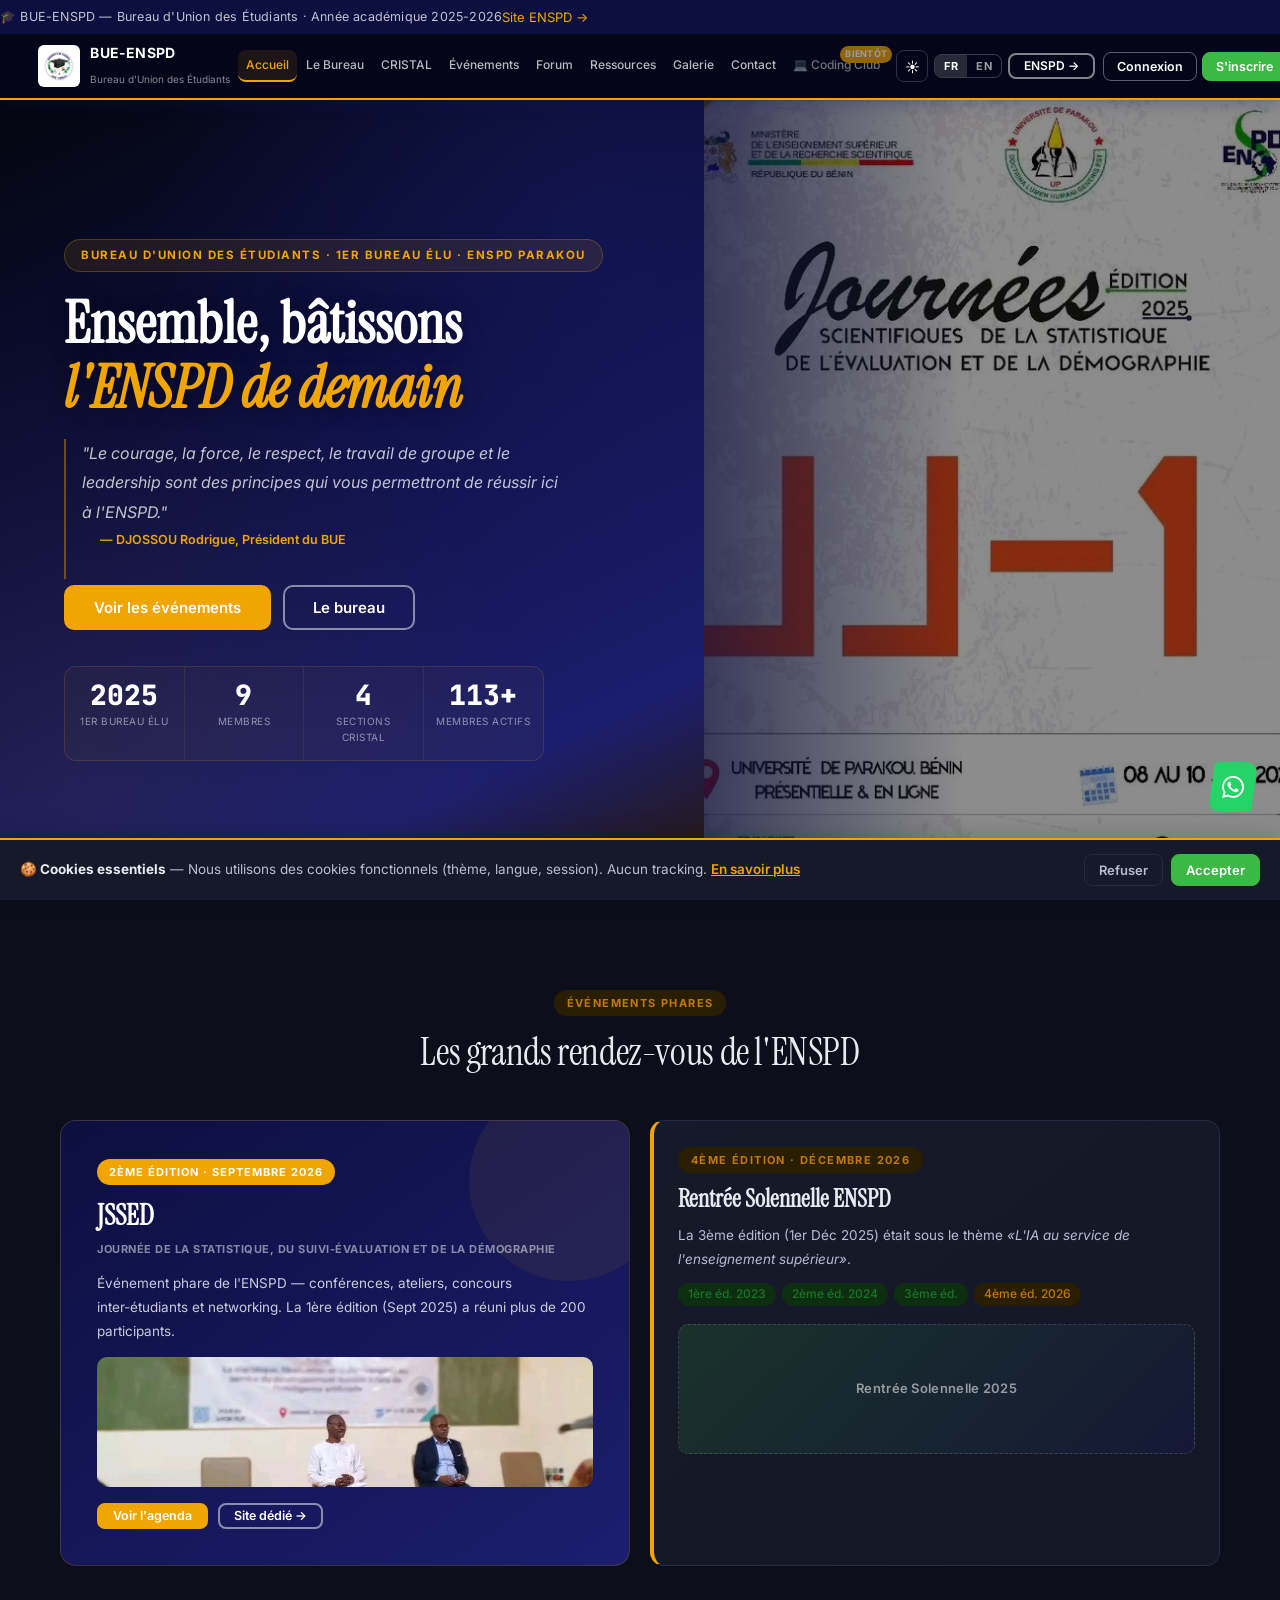
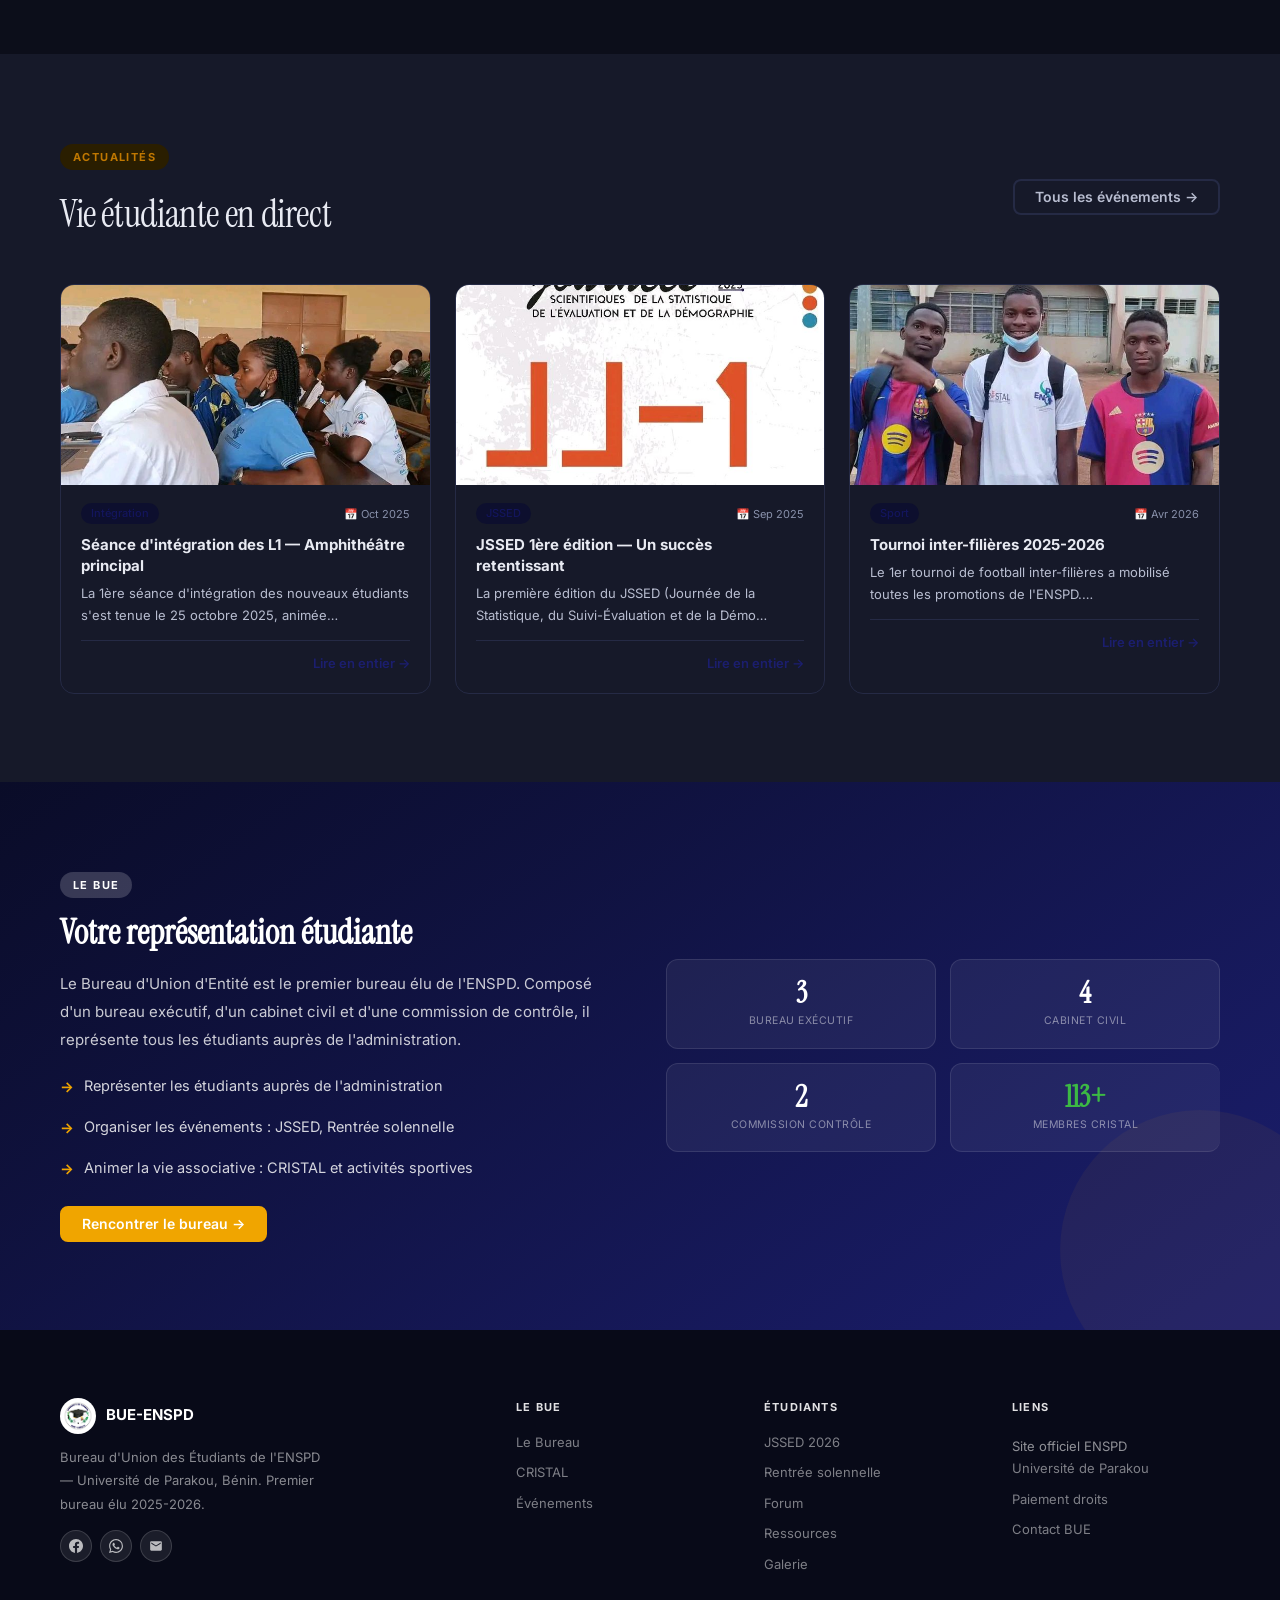
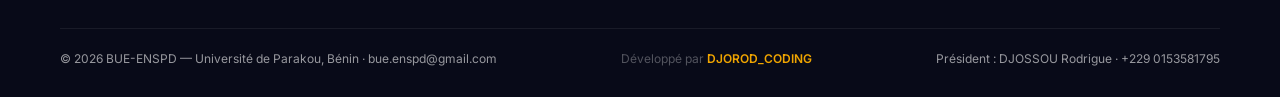
==== bue.html @ af39e99d "Initial commit" ====
<!DOCTYPE html>
<html lang="fr" data-theme="dark" class="bue-page">
<head>
  <meta charset="UTF-8">
  <meta name="viewport" content="width=device-width,initial-scale=1.0">
  <title>BUE-ENSPD — Bureau d'Union des Étudiants | Université de Parakou, Bénin</title>
  <meta name="description" content="Site officiel du BUE-ENSPD. Forum étudiant, galerie, événements, ressources et CRISTAL.">
  <meta name="theme-color" content="#0D0F40">
  <link rel="stylesheet" href="shared.css">
  <link rel="stylesheet" href="bue.css">

</head>

<body>

<!-- ── BARRE ADMIN BUE ─────────────────────────────────────── -->
<div id="bue-admin-bar" class="admin-bar"></div>

<!-- ── TOP BAR ────────────────────────────────────────────── -->
<div class="top-bar">
  <span>🎓 BUE-ENSPD — Bureau d'Union des Étudiants · Année académique 2025-2026</span>
  <button class="footer-link-btn" onclick="window.open('index.html');return false">Site ENSPD →</button>
</div>

<!-- ── NAVBAR BUE ──────────────────────────────────────────── -->
<nav class="nav" id="navbar">
  <a class="nav-brand" href="#" onclick="nav('accueil');return false">
    <img src="assets/logos/Logo_BUE.jpg" alt="BUE-ENSPD" class="nav-logo"
         width="42" height="42"
         onerror="this.style.display='none';this.nextSibling.style.display='flex'">
    <div class="nav-logo-ph" style="display:none"><span>BUE</span></div>
    <div class="nav-brand-txt">
      <strong>BUE-ENSPD</strong>
      <small>Bureau d'Union des Étudiants</small>
    </div>
  </a>

  <div class="nav-links" id="nav-links">
    <a href="#" data-p="accueil" class="act">Accueil</a>
    <a href="#" data-p="bureau">Le Bureau</a>
    <a href="#" data-p="cristal">CRISTAL</a>
    <a href="#" data-p="evenements">Événements</a>
    <a href="#" data-p="forum">Forum</a>
    <a href="#" data-p="ressources">Ressources</a>
    <a href="#" data-p="galerie">Galerie</a>
    <a href="#" data-p="contact">Contact</a>
    <a href="#" data-p="coding-club"
   style="position:relative;opacity:.6"
   title="Bientôt disponible">
  💻 Coding Club
  <span style="position:absolute;top:-4px;right:-4px;background:var(--or);
               color:#fff;font-size:9px;font-weight:700;padding:1px 5px;
               border-radius:100px;letter-spacing:.3px">BIENTÔT</span> </a>
  </div>
<div class="nav-acts">
  <button class="nav-ib" id="dark-btn" onclick="toggleDark()" title="Thème">☀️</button>
  <!-- Sélecteur FR/EN -->
  <div class="lang-selector">
    <button class="lang-opt on" id="bue-lang-fr" onclick="setBueLang('fr')">FR</button>
    <button class="lang-opt" id="bue-lang-en" onclick="setBueLang('en')">EN</button>
  </div>
  <button class="btn b-sec b-sm" onclick="window.open('index.html');return false" style="font-size:12px" aria-label="Ouvrir le site ENSPD">ENSPD →</button>
</div>
  <div class="nav-auth" id="bue-nav-auth">
    <button class="btn-login" onclick="openBueAuthModal('login')">Connexion</button>
    <button class="btn-register" onclick="openBueAuthModal('register')">S'inscrire</button>
  </div>

  <button class="burger" id="burger" aria-label="Menu">
    <span></span><span></span><span></span>
  </button>
</nav>

<!-- ══════════════════════ PAGE : ACCUEIL ══════════════════════ -->
<div class="page act" id="p-accueil">

  <!-- HERO SPLIT : texte à gauche / photo à droite -->
  <section class="bue-hero-split">
    <!-- Côté gauche -->
    <div class="bue-hero-left">
      <div class="bue-eyebrow anim">
        Bureau d'Union des Étudiants · 1er Bureau élu · ENSPD Parakou
      </div>
      <h1 class="bue-hero-title anim d1">
        Ensemble, bâtissons<br>
        <em class="bue-accent">l'ENSPD de demain</em>
      </h1>
      <p class="bue-hero-desc anim d2">
        "Le courage, la force, le respect, le travail de groupe et le leadership
        sont des principes qui vous permettront de réussir ici à l'ENSPD."
        <span class="bue-hero-author">— DJOSSOU Rodrigue, Président du BUE</span>
      </p>
      <div class="bue-hero-ctas anim d3">
        <a href="#" onclick="nav('evenements');return false"
           class="btn b-lg bue-btn-primary">Voir les événements</a>
        <a href="#" onclick="nav('bureau');return false"
           class="btn b-sec b-lg">Le bureau</a>
      </div>
      <div class="bue-hero-stats anim d4">
        <div class="bue-hs-item">
          <div class="bue-hs-n">2025</div>
          <div class="bue-hs-l">1er bureau élu</div>
        </div>
        <div class="bue-hs-item">
          <div class="bue-hs-n">9</div>
          <div class="bue-hs-l">Membres</div>
        </div>
        <div class="bue-hs-item">
          <div class="bue-hs-n">4</div>
          <div class="bue-hs-l">Sections CRISTAL</div>
        </div>
        <div class="bue-hs-item">
          <div class="bue-hs-n">113+</div>
          <div class="bue-hs-l">Membres actifs</div>
        </div>
      </div>
    </div>

    <!-- Côté droit : photo + placeholder si image absente -->
    <div class="bue-hero-right">
      <div class="bue-hero-img-ph">
        <span>BUE-ENSPD · Parakou, Bénin</span>
      </div>
      <img
        src="assets/galerie/bue/jssed_1775853364124.jpg"
        alt="Étudiants ENSPD — JSSED"
        loading="lazy"
        onerror="this.style.display='none'"
      >
    </div>
  </section>

  <!-- ÉVÉNEMENTS PHARES -->
  <section class="sec bg-bg">
    <div class="wrap">
      <div class="sh c">
        <span class="stag or">Événements phares</span>
        <h2 class="sh-h2">Les grands rendez-vous de l'ENSPD</h2>
      </div>
      <div class="g2" style="gap:20px">
        <!-- JSSED -->
        <div class="bue-event-card bue-event-primary anim al">
          <div class="bue-event-badge">2ème édition · Septembre 2026</div>
          <h3 class="bue-event-title">JSSED</h3>
          <p class="bue-event-sub">Journée de la Statistique, du Suivi-Évaluation et de la Démographie</p>
          <p class="bue-event-desc">Événement phare de l'ENSPD — conférences, ateliers, concours inter-étudiants et networking. La 1ère édition (Sept 2025) a réuni plus de 200 participants.</p>
          <img src="assets/galerie/bue/jssed_1775853366762.jpg" alt="JSSED"
               class="bue-event-img"
               onerror="this.outerHTML='<div class=\'ev-card-img-ph\'><span>JSSED 2025</span></div>'">
          <div class="ev-card-acts mt16">
            <a href="#" onclick="nav('evenements');return false"
               class="btn b-sm bue-btn-primary">Voir l'agenda</a>
            <button class="btn b-sm b-sec"
                    onclick="toast('Site JSSED bientôt disponible','inf')">Site dédié →</button>
          </div>
        </div>
        <!-- Rentrée Solennelle -->
        <div class="card bue-event-secondary anim ar">
          <div class="cp">
            <span class="stag or mb10" style="display:inline-block">4ème édition · Décembre 2026</span>
            <h3 class="bue-ev-sec-h3">Rentrée Solennelle ENSPD</h3>
            <p class="bue-ev-sec-p">
              La 3ème édition (1er Déc 2025) était sous le thème
              <em>«L'IA au service de l'enseignement supérieur»</em>.
            </p>
            <div class="ev-badges">
              <span class="badge bv">1ère éd. 2023</span>
              <span class="badge bv">2ème éd. 2024</span>
              <span class="badge bv">3ème éd.</span>
              <span class="badge bor">4ème éd. 2026</span>
            </div>
            <img src="assets/galerie/enspd/rentree_1775854492374.jpg"
                 alt="Rentrée solennelle" class="ev-card-img"
                 onerror="this.outerHTML='<div class=\'ev-card-img-ph\'><span>Rentrée Solennelle 2025</span></div>'">
          </div>
        </div>
      </div>
    </div>
  </section>

  <!-- ACTUALITÉS BUE -->
  <section class="sec bg-w">
    <div class="wrap">
      <div class="sec-head-row mb24">
        <div>
          <span class="stag or">Actualités</span>
          <h2 class="sh-h2 mt8">Vie étudiante en direct</h2>
        </div>
        <a href="#" onclick="nav('evenements');return false" class="btn b-gh">Tous les événements →</a>
      </div>
      <div class="g3" id="bue-actus-home"></div>
    </div>
  </section>

  <!-- PRÉSENTATION BUE -->
  <section class="bue-pres-section">
    <div class="wrap">
      <div class="bue-pres-grid">
        <div>
          <span class="stag w mb14" style="display:inline-block">Le BUE</span>
          <h2 class="bue-pres-h2">Votre représentation étudiante</h2>
          <p class="bue-pres-desc">
            Le Bureau d'Union d'Entité est le premier bureau élu de l'ENSPD. Composé d'un bureau exécutif,
            d'un cabinet civil et d'une commission de contrôle, il représente tous les étudiants auprès de l'administration.
          </p>
          <div class="col-stack mb26">
            <div class="bue-pres-point">
              <span class="bue-pres-arrow">→</span>
              Représenter les étudiants auprès de l'administration
            </div>
            <div class="bue-pres-point">
              <span class="bue-pres-arrow">→</span>
              Organiser les événements : JSSED, Rentrée solennelle
            </div>
            <div class="bue-pres-point">
              <span class="bue-pres-arrow">→</span>
              Animer la vie associative : CRISTAL et activités sportives
            </div>
          </div>
          <a href="#" onclick="nav('bureau');return false" class="btn b-or">
            Rencontrer le bureau →
          </a>
        </div>
        <div class="bue-stat-grid">
          <div class="bue-stat-box">
            <div class="bue-stat-n">3</div>
            <div class="bue-stat-l">Bureau exécutif</div>
          </div>
          <div class="bue-stat-box">
            <div class="bue-stat-n">4</div>
            <div class="bue-stat-l">Cabinet civil</div>
          </div>
          <div class="bue-stat-box">
            <div class="bue-stat-n">2</div>
            <div class="bue-stat-l">Commission contrôle</div>
          </div>
          <div class="bue-stat-box bue-stat-green">
            <div class="bue-stat-n">113+</div>
            <div class="bue-stat-l">Membres CRISTAL</div>
          </div>
        </div>
      </div>
    </div>
  </section>

</div><!-- /accueil -->

<!-- ══════════════════════ PAGE : LE BUREAU ══════════════════════ -->
<div class="page" id="p-bureau">
  <div class="pg-hero">
    <div class="wi wrap">
      <div class="bc">Accueil / Le Bureau</div>
      <h1>Bureau Exécutif BUE-ENSPD</h1>
      <p>Année académique 2025-2026 — Premier bureau élu de l'ENSPD.</p>
    </div>
  </div>
  <section class="sec bg-w">
    <div class="wrap">
      <div class="alert a-mn mb24">
        <span>ℹ</span>
        <div>Le bureau est renouvelé chaque année académique par élection démocratique.</div>
      </div>
      <div class="sh c mb28">
        <span class="stag">Bureau 2025-2026</span>
        <h2 class="sh-h2">Le Président du BUE-ENSPD</h2>
      </div>

      <!-- Carte Président -->
      <div class="bue-pres-wrap">
        <div class="bue-pres-card anim">
          <div class="bue-pres-av" id="bue-pres-avatar">DR</div>
          <div class="bue-pres-txt">
            <div class="bue-pres-role">Président du BUE-ENSPD</div>
            <div class="bue-pres-name">DJOSSOU Rodrigue</div>
            <p class="bue-pres-quote">
              "Le courage, la force, le respect, le travail de groupe et le leadership
              sont des principes qui vous permettront de réussir ici à l'ENSPD."
            </p>
            <div class="bue-pres-btns">
              <a href="tel:+22953587895" class="btn b-sm bue-btn-primary">
                📞 +229 0153581795
              </a>
              <a href="mailto:bue.enspd@gmail.com" class="btn b-sec b-sm"
                 style="border-color:rgba(255,255,255,.35)">
                ✉️ bue.enspd@gmail.com
              </a>
            </div>
            <!-- Bouton upload photo (admin uniquement) -->
            <div id="pres-photo-upload" style="display:none;margin-top:12px">
              <label class="bue-upload-btn">
                📷 Changer la photo du Président
                <input type="file" accept="image/*" onchange="uploadPresPhoto(this)" style="display:none">
              </label>
            </div>
          </div>
        </div>
      </div>

      <p class="bue-bureau-note">Les autres membres du bureau sont présentés lors des événements officiels.</p>
    </div>
  </section>
</div>

<!-- ══════════════════════ PAGE : CRISTAL ══════════════════════ -->
<div class="page" id="p-cristal">
  <div class="pg-hero bue-pg-hero-cristal">
    <div class="wi wrap">
      <div class="bc">Accueil / CRISTAL</div>
      <h1>CRISTAL</h1>
      <p>Collectif de Recherche et d'Innovation en Statistique · 4 sections actives · 113+ membres</p>
    </div>
  </div>
  <section class="sec bg-w">
    <div class="wrap">
      <div class="bue-cristal-intro">
        <div class="bue-cristal-grow">
          <span class="stag mb10" style="display:inline-block">Association principale</span>
          <h2 class="sh-h2">CRISTAL</h2>
          <p class="bue-cristal-acro">
            Collectif de Recherche et d'Innovation en Statistique,<br>
            de Travail et d'Application sur les Logiciels
          </p>
          <p class="bue-cristal-desc">
            Mission : promouvoir l'auto-formation, l'innovation et la recherche en statistique
            au sein de ses membres, en complément des cours dispensés à l'ENSPD.
          </p>
          <p class="bue-cristal-note">
            Le CRISTAL dispose de <strong>4 sections actives</strong>.
            La section Études et Travaux Statistiques (ETS) est en cours de démarrage.
          </p>
          <button class="btn b-vt" onclick="rejoindreCristal()">Rejoindre le CRISTAL →</button>
        </div>
        <div class="bue-cristal-stats">
          <div>
            <div class="bue-stat-big" style="color:var(--mn)">113+</div>
            <div class="bue-stat-sub">membres actifs</div>
          </div>
          <div class="divider-line" style="margin:16px 0"></div>
          <div>
            <div class="bue-stat-big" style="color:var(--vt)">4</div>
            <div class="bue-stat-sub">sections actives</div>
          </div>
        </div>
      </div>
      <div class="sh c mb22">
        <span class="stag">4 sections actives</span>
        <h2 class="sh-h2">Les sections du CRISTAL</h2>
      </div>
      <div id="cristal-list"></div>
    </div>
  </section>
</div>

<!-- ══════════════════════ PAGE : ÉVÉNEMENTS ══════════════════════ -->
<div class="page" id="p-evenements">
  <div class="pg-hero">
    <div class="wi wrap">
      <div class="bc">Accueil / Événements</div>
      <h1>Agenda BUE-ENSPD</h1>
      <p>JSSED, Rentrée solennelle, matches, gala — toutes les activités du BUE.</p>
    </div>
  </div>
  <section class="sec bg-bg">
    <div class="wrap">
      <div class="sec-head-row mb22">
        <h2 class="page-h2">Agenda 2025-2026</h2>
        <button class="btn b-vt b-sm" id="btn-add-event" hidden
                onclick="ajouterEvenementAdmin()">+ Ajouter un événement</button>
      </div>
      <div id="bue-events-list"></div>
    </div>
  </section>
</div>

<!-- ══════════════════════ PAGE : FORUM ══════════════════════ -->
<div class="page" id="p-forum">
  <div class="pg-hero">
    <div class="wi wrap">
      <div class="bc">Accueil / Forum</div>
      <h1>Forum Étudiant ENSPD</h1>
      <p>Posez vos questions, partagez vos ressources, discutez avec vos camarades.</p>
    </div>
  </div>
  <section class="sec bg-bg">
    <div class="wrap">
      <!-- Bannière connexion requise -->
      <div id="forum-auth-banner" class="alert a-mn mb24" style="display:none">
        <span>💬</span>
        <div>Connectez-vous pour participer au forum.
          <button class="btn b-mn b-sm" style="margin-left:10px"
                  onclick="openBueAuthModal('login')">Se connecter</button>
          <button class="btn b-gh b-sm" style="margin-left:6px"
                  onclick="openBueAuthModal('register')">S'inscrire</button>
        </div>
      </div>

      <h3 class="bue-sub-h3">Catégories</h3>
      <div class="ga-s mb28" id="forum-cats"></div>

      <div class="sec-head-row mb14">
        <h3 class="bue-sub-h3" style="margin-bottom:0">Fils récents</h3>
        <div class="ev-card-acts">
          <button class="btn b-gh b-sm" onclick="renderFils()">Tout</button>
          <button class="btn b-vt b-sm" onclick="nouveauSujet()">+ Nouveau sujet</button>
        </div>
      </div>
      <div id="forum-fils"></div>
    </div>
  </section>
</div>

<!-- ══════════════════════ PAGE : RESSOURCES ══════════════════════ -->
<div class="page" id="p-ressources">
  <div class="pg-hero bue-pg-hero-ressources">
    <div class="wi wrap">
      <div class="bc">Accueil / Ressources</div>
      <h1>Ressources Étudiantes</h1>
      <p>Emplois du temps, modèles de demandes, guides pédagogiques et informations pratiques.</p>
    </div>
  </div>
  <section class="sec bg-bg">
    <div class="wrap">
      <div class="alert a-mn mb24">
        <span>🏦</span>
        <div>
          <strong>Paiement des droits</strong> — Plateforme :
          <strong>paiement.tresorbenin.bj</strong> · Compte ENSPD :
          <strong>01001 000001048692 20</strong>
          <button class="footer-link-btn" onclick="window.open('index.html');return false"
                  style="color:var(--mn);font-weight:600;margin-left:6px">Procédure complète →</button>
        </div>
      </div>

      <!-- Filtres ressources + bouton admin -->
      <div class="sec-head-row mb20">
        <div class="filter-bar" style="margin-bottom:0">
          <button class="btn b-vt b-sm rf" onclick="filterRes('',this)">Tout</button>
          <button class="btn b-gh b-sm rf" onclick="filterRes('EDT',this)">Emplois du temps</button>
          <button class="btn b-gh b-sm rf" onclick="filterRes('Administratif',this)">Administratif</button>
          <button class="btn b-gh b-sm rf" onclick="filterRes('Pédagogie',this)">Pédagogie</button>
        </div>
        <button class="btn b-mn b-sm" id="btn-add-res" hidden
                onclick="ajouterRessourceAdmin()">+ Ajouter une ressource</button>
      </div>
      <div id="res-list"></div>
    </div>
  </section>
</div>

<!-- ══════════════════════ PAGE : GALERIE ══════════════════════ -->
<div class="page" id="p-galerie">
  <div class="pg-hero">
    <div class="wi wrap">
      <div class="bc">Accueil / Galerie</div>
      <h1>Galerie BUE-ENSPD</h1>
      <p>JSSED, rentrée solennelle, matches, picnics — tous les moments en images.</p>
    </div>
  </div>
  <section class="sec bg-w">
    <div class="wrap">
      <div class="gal-categories" id="bue-gal-cats"></div>
      <div class="gal-grid" id="gal-bue"></div>
    </div>
  </section>
</div>

<!-- ══════════════════════ PAGE : CONTACT ══════════════════════ -->
<div class="page" id="p-contact">
  <div class="pg-hero">
    <div class="wi wrap">
      <div class="bc">Accueil / Contact</div>
      <h1>Contactez le BUE</h1>
      <p>Une question, une suggestion ? Le BUE vous répond sous 48h.</p>
    </div>
  </div>
  <section class="sec bg-w">
    <div class="wrap">
      <div class="bue-contact-grid">
        <!-- Formulaire -->
        <div class="anim al">
          <h2 class="page-h2 mb24" style="font-size:19px">Envoyer un message</h2>
          <form id="bue-contact-form" onsubmit="envoyerBueContact(event)">
            <div class="fg">
              <label>Nom complet *</label>
              <input id="bc-nom" type="text" class="fi" placeholder="Votre nom et prénoms" required>
            </div>
            <div class="fg">
              <label>Email *</label>
              <input id="bc-email" type="email" class="fi" placeholder="votre@email.com" required>
            </div>
            <div class="fg">
              <label>Filière</label>
              <select class="fs" id="bc-filiere">
                <option value="">Votre filière</option>
                <option>Licence SA</option><option>Licence PSE</option>
                <option>Master SSD</option><option>Master SAAV</option>
                <option>Master SESA</option><option>Master SE-MP</option><option>Master SILPD</option>
              </select>
            </div>
            <div class="fg">
              <label>Sujet</label>
              <select class="fs">
                <option>Question sur un événement BUE</option>
                <option>Rejoindre le CRISTAL</option>
                <option>Problème académique</option>
                <option>Suggestion pour le BUE</option>
                <option>Autre</option>
              </select>
            </div>
            <div class="fg">
              <label>Message *</label>
              <textarea id="bc-msg" class="ft" placeholder="Votre message…" required></textarea>
            </div>
            <button type="submit" class="btn b-vt b-full">Envoyer au BUE</button>
          </form>
        </div>

        <!-- Coordonnées -->
        <div class="anim ar col-stack-sm">
          <h2 class="page-h2" style="font-size:19px">Nous joindre directement</h2>

          <div class="card cp info-card-row">
            <div class="info-ico" aria-hidden="true">📞</div>
            <div class="info-txt">
              <strong>Téléphone / WhatsApp</strong>
              <a href="tel:+22953587895">+229 0153581795</a>
              <p style="font-size:12px;color:var(--txt3);margin-top:2px">Président DJOSSOU Rodrigue</p>
            </div>
          </div>

          <div class="card cp info-card-row">
            <div class="info-ico" aria-hidden="true">📧</div>
            <div class="info-txt">
              <strong>Email officiel</strong>
              <a href="mailto:bue.enspd@gmail.com">bue.enspd@gmail.com</a>
            </div>
          </div>

          <div class="card cp info-card-row">
            <div class="info-ico" aria-hidden="true">📍</div>
            <div class="info-txt">
              <strong>Adresse</strong>
              <p>Campus Université de Parakou<br>ENSPD — Secrétariat BUE<br>Parakou, Bénin</p>
            </div>
          </div>

          <!-- Réseaux sociaux avec vrais SVG -->
          <div class="ev-card-acts">
            <a href="https://www.facebook.com/BUE.ENSPD" target="_blank" rel="noopener noreferrer"
               class="btn b-mn b-sm" style="gap:8px">
              <svg width="15" height="15" viewBox="0 0 24 24" fill="currentColor">
                <path d="M24 12.073c0-6.627-5.373-12-12-12s-12 5.373-12 12c0 5.99 4.388 10.954 10.125 11.854v-8.385H7.078v-3.47h3.047V9.43c0-3.007 1.792-4.669 4.533-4.669 1.312 0 2.686.235 2.686.235v2.953H15.83c-1.491 0-1.956.925-1.956 1.874v2.25h3.328l-.532 3.47h-2.796v8.385C19.612 23.027 24 18.062 24 12.073z"/>
              </svg>
              Facebook BUE
            </a>
            <a href="https://wa.me/22953587895" target="_blank" rel="noopener noreferrer"
               class="btn b-sm" style="background:#25D366;color:#fff;border-color:#25D366;gap:8px">
              <svg width="15" height="15" viewBox="0 0 24 24" fill="currentColor">
                <path d="M17.472 14.382c-.297-.149-1.758-.867-2.03-.967-.273-.099-.471-.148-.67.15-.197.297-.767.966-.94 1.164-.173.199-.347.223-.644.075-.297-.15-1.255-.463-2.39-1.475-.883-.788-1.48-1.761-1.653-2.059-.173-.297-.018-.458.13-.606.134-.133.298-.347.446-.52.149-.174.198-.298.298-.497.099-.198.05-.371-.025-.52-.075-.149-.669-1.612-.916-2.207-.242-.579-.487-.5-.669-.51-.173-.008-.371-.01-.57-.01-.198 0-.52.074-.792.372-.272.297-1.04 1.016-1.04 2.479 0 1.462 1.065 2.875 1.213 3.074.149.198 2.096 3.2 5.077 4.487.709.306 1.262.489 1.694.625.712.227 1.36.195 1.871.118.571-.085 1.758-.719 2.006-1.413.248-.694.248-1.289.173-1.413-.074-.124-.272-.198-.57-.347m-5.421 7.403h-.004a9.87 9.87 0 01-5.031-1.378l-.361-.214-3.741.982.998-3.648-.235-.374a9.86 9.86 0 01-1.51-5.26c.001-5.45 4.436-9.884 9.888-9.884 2.64 0 5.122 1.03 6.988 2.898a9.825 9.825 0 012.893 6.994c-.003 5.45-4.437 9.884-9.885 9.884m8.413-18.297A11.815 11.815 0 0012.05 0C5.495 0 .16 5.335.157 11.892c0 2.096.547 4.142 1.588 5.945L.057 24l6.305-1.654a11.882 11.882 0 005.683 1.448h.005c6.554 0 11.89-5.335 11.893-11.893a11.821 11.821 0 00-3.48-8.413z"/>
              </svg>
              WhatsApp
            </a>
          </div>

          <div class="card cp card-mn">
            <strong class="bue-perm-h">Permanences BUE</strong>
            <p class="bue-perm-p">
              Lun–Ven : 08h–17h<br>
              Permanence fixe : Mercredi 10h–12h<br>
              Réponse garantie sous 48h
            </p>
          </div>

          <button class="btn b-mn b-lg bue-link-cta" onclick="window.open('index.html');return false">Site officiel ENSPD →</button>
        </div>
      </div>
    </div>
  </section>
</div>

<!-- ══════════════════════ PAGE : ADMIN BUE ══════════════════════ -->
<div class="page" id="p-bue-admin">
  <!-- Contenu rendu dynamiquement par JS -->
</div>

<!-- ══════════════════════ FOOTER BUE ══════════════════════ -->
<footer class="footer">
  <div class="footer-g">
    <div class="footer-brand">
      <div class="bue-footer-logo">
        <img src="assets/logos/Logo_BUE.jpg" alt="BUE" class="bue-footer-logo-img"
             width="34" height="34"
             onerror="this.hidden=true">
        <div class="bue-footer-name">BUE-ENSPD</div>
      </div>
      <p>Bureau d'Union des Étudiants de l'ENSPD — Université de Parakou, Bénin. Premier bureau élu 2025-2026.</p>
      <div class="social-links bue-social-links">
        <a class="social-btn"
           href="https://www.facebook.com/BUE.ENSPD" target="_blank" rel="noopener noreferrer" title="Facebook BUE" aria-label="BUE sur Facebook">
          <svg width="14" height="14" viewBox="0 0 24 24" fill="currentColor">
            <path d="M24 12.073c0-6.627-5.373-12-12-12s-12 5.373-12 12c0 5.99 4.388 10.954 10.125 11.854v-8.385H7.078v-3.47h3.047V9.43c0-3.007 1.792-4.669 4.533-4.669 1.312 0 2.686.235 2.686.235v2.953H15.83c-1.491 0-1.956.925-1.956 1.874v2.25h3.328l-.532 3.47h-2.796v8.385C19.612 23.027 24 18.062 24 12.073z"/>
          </svg>
        </a>
        <a class="social-btn"
           href="https://wa.me/22953587895" target="_blank" rel="noopener noreferrer" title="WhatsApp BUE" aria-label="BUE sur WhatsApp">
          <svg width="14" height="14" viewBox="0 0 24 24" fill="currentColor">
            <path d="M17.472 14.382c-.297-.149-1.758-.867-2.03-.967-.273-.099-.471-.148-.67.15-.197.297-.767.966-.94 1.164-.173.199-.347.223-.644.075-.297-.15-1.255-.463-2.39-1.475-.883-.788-1.48-1.761-1.653-2.059-.173-.297-.018-.458.13-.606.134-.133.298-.347.446-.52.149-.174.198-.298.298-.497.099-.198.05-.371-.025-.52-.075-.149-.669-1.612-.916-2.207-.242-.579-.487-.5-.669-.51-.173-.008-.371-.01-.57-.01-.198 0-.52.074-.792.372-.272.297-1.04 1.016-1.04 2.479 0 1.462 1.065 2.875 1.213 3.074.149.198 2.096 3.2 5.077 4.487.709.306 1.262.489 1.694.625.712.227 1.36.195 1.871.118.571-.085 1.758-.719 2.006-1.413.248-.694.248-1.289.173-1.413-.074-.124-.272-.198-.57-.347m-5.421 7.403h-.004a9.87 9.87 0 01-5.031-1.378l-.361-.214-3.741.982.998-3.648-.235-.374a9.86 9.86 0 01-1.51-5.26c.001-5.45 4.436-9.884 9.888-9.884 2.64 0 5.122 1.03 6.988 2.898a9.825 9.825 0 012.893 6.994c-.003 5.45-4.437 9.884-9.885 9.884m8.413-18.297A11.815 11.815 0 0012.05 0C5.495 0 .16 5.335.157 11.892c0 2.096.547 4.142 1.588 5.945L.057 24l6.305-1.654a11.882 11.882 0 005.683 1.448h.005c6.554 0 11.89-5.335 11.893-11.893a11.821 11.821 0 00-3.48-8.413z"/>
          </svg>
        </a>
        <a class="social-btn" href="mailto:bue.enspd@gmail.com" title="Email BUE">
          <svg width="14" height="14" viewBox="0 0 24 24" fill="currentColor">
            <path d="M20 4H4c-1.1 0-2 .9-2 2v12c0 1.1.9 2 2 2h16c1.1 0 2-.9 2-2V6c0-1.1-.9-2-2-2zm0 4l-8 5-8-5V6l8 5 8-5v2z"/>
          </svg>
        </a>
      </div>
    </div>
    <div class="fc-col">
      <h4>Le BUE</h4>
      <a href="#" data-p="bureau">Le Bureau</a>
      <a href="#" data-p="cristal">CRISTAL</a>
      <a href="#" data-p="evenements">Événements</a>
    </div>
    <div class="fc-col">
      <h4>Étudiants</h4>
      <a href="#" data-p="evenements">JSSED 2026</a>
      <a href="#" data-p="evenements">Rentrée solennelle</a>
      <a href="#" data-p="forum">Forum</a>
      <a href="#" data-p="ressources">Ressources</a>
      <a href="#" data-p="galerie">Galerie</a>
    </div>
    <div class="fc-col">
      <h4>Liens</h4>
      <button class="footer-link-btn" onclick="window.open('index.html');return false">Site officiel ENSPD</button>
      <a href="http://www.univ-parakou.bj" target="_blank" rel="noopener noreferrer">Université de Parakou</a>
      <a href="https://paiement.tresorbenin.bj" target="_blank" rel="noopener noreferrer">Paiement droits</a>
      <a href="#" data-p="contact">Contact BUE</a>
    </div>
  </div>
  <div class="footer-b">
    <span>© 2026 BUE-ENSPD — Université de Parakou, Bénin · bue.enspd@gmail.com</span>
    <span class="footer-credit">Développé par <span>DJOROD_CODING</span></span>
    <span>Président : DJOSSOU Rodrigue · +229 0153581795</span>
  </div>
</footer>

<!-- ── LIGHTBOX ────────────────────────────────────────────── -->
<div id="lightbox" class="lightbox">
  <div class="lb-inner">
    <button class="lb-close" onclick="closeLightbox()">✕</button>
    <button class="lb-nav lb-prev" onclick="lbNav(-1)">‹</button>
    <button class="lb-nav lb-next" onclick="lbNav(1)">›</button>
    <img id="lb-img" class="lb-img" src="" alt="">
    <div class="lb-caption" id="lb-caption"></div>
    <div style="display:flex;align-items:center;gap:10px;justify-content:center;margin-top:12px">
      <a id="lb-dl-btn" href="#" download class="btn b-vt b-sm">⬇ Télécharger</a>
      <span id="lb-counter" style="color:rgba(255,255,255,.5);font-size:12px"></span>
    </div>
  </div>
</div>

<!-- ── MODAL ──────────────────────────────────────────────── -->
<div id="modal" class="modal-overlay">
  <div id="modal-box" class="modal-box">
    <div class="modal-head">
      <h2 id="m-titre"></h2>
      <button class="modal-close" onclick="closeModal()">✕</button>
    </div>
    <div id="m-body" class="modal-body"></div>
  </div>
</div>

<!-- ── TOASTS + BTT ────────────────────────────────────────── -->
<div id="toasts" class="toasts"></div>
<button id="btt" title="Retour en haut">↑</button>

<div class="page" id="p-coding-club">
  <div style="min-height:80vh;display:flex;align-items:center;justify-content:center;
              background:linear-gradient(145deg,#04060F,#0D0F40)">
    <div style="text-align:center;padding:48px 24px;max-width:520px">
      <div style="font-size:64px;margin-bottom:20px">💻</div>
      <h1 style="font-family:var(--fs);font-size:clamp(26px,4vw,42px);color:#fff;
                 margin-bottom:14px;font-weight:800">Coding Club ENSPD</h1>
      <p style="font-size:15px;color:rgba(255,255,255,.65);line-height:1.8;margin-bottom:28px">
        Un espace de programmation, de challenges et de projets collaboratifs est en cours de développement.
        Défis de code, hackathons internes et formations pratiques — restez connectés.
      </p>
      <div style="display:flex;flex-wrap:wrap;gap:10px;justify-content:center;margin-bottom:28px">
        <span style="background:rgba(240,165,0,.12);border:1px solid rgba(240,165,0,.25);
                     color:#F0A500;font-size:12px;font-weight:700;padding:5px 14px;
                     border-radius:100px">Python</span>
        <span style="background:rgba(240,165,0,.12);border:1px solid rgba(240,165,0,.25);
                     color:#F0A500;font-size:12px;font-weight:700;padding:5px 14px;
                     border-radius:100px">R / Data Science</span>
        <span style="background:rgba(240,165,0,.12);border:1px solid rgba(240,165,0,.25);
                     color:#F0A500;font-size:12px;font-weight:700;padding:5px 14px;
                     border-radius:100px">Challenges</span>
        <span style="background:rgba(240,165,0,.12);border:1px solid rgba(240,165,0,.25);
                     color:#F0A500;font-size:12px;font-weight:700;padding:5px 14px;
                     border-radius:100px">Hackathon</span>
      </div>
      <div style="background:rgba(255,255,255,.06);border:1px solid rgba(255,255,255,.1);
                  border-radius:12px;padding:18px 24px;margin-bottom:24px">
        <div style="font-size:12px;color:rgba(255,255,255,.45);margin-bottom:6px;
                    text-transform:uppercase;letter-spacing:.8px">Lancement prévu</div>
        <div style="font-size:22px;font-weight:800;color:#F0A500">Bientôt...</div>
      </div>
      <button class="btn b-sec" onclick="nav('accueil')">← Retour à l'accueil</button>
    </div>
  </div>
</div>
<!-- WHATSAPP FLOAT -->
<a href="https://wa.me/22953587895" target="_blank" rel="noopener noreferrer"
   class="wa-float" aria-label="Contact WhatsApp BUE">
  <svg width="22" height="22" viewBox="0 0 24 24" fill="currentColor" aria-hidden="true">
    <path d="M17.472 14.382c-.297-.149-1.758-.867-2.03-.967-.273-.099-.471-.148-.67.15-.197.297-.767.966-.94 1.164-.173.199-.347.223-.644.075-.297-.15-1.255-.463-2.39-1.475-.883-.788-1.48-1.761-1.653-2.059-.173-.297-.018-.458.13-.606.134-.133.298-.347.446-.52.149-.174.198-.298.298-.497.099-.198.05-.371-.025-.52-.075-.149-.669-1.612-.916-2.207-.242-.579-.487-.5-.669-.51-.173-.008-.371-.01-.57-.01-.198 0-.52.074-.792.372-.272.297-1.04 1.016-1.04 2.479 0 1.462 1.065 2.875 1.213 3.074.149.198 2.096 3.2 5.077 4.487.709.306 1.262.489 1.694.625.712.227 1.36.195 1.871.118.571-.085 1.758-.719 2.006-1.413.248-.694.248-1.289.173-1.413-.074-.124-.272-.198-.57-.347m-5.421 7.403h-.004a9.87 9.87 0 01-5.031-1.378l-.361-.214-3.741.982.998-3.648-.235-.374a9.86 9.86 0 01-1.51-5.26c.001-5.45 4.436-9.884 9.888-9.884 2.64 0 5.122 1.03 6.988 2.898a9.825 9.825 0 012.893 6.994c-.003 5.45-4.437 9.884-9.885 9.884m8.413-18.297A11.815 11.815 0 0012.05 0C5.495 0 .16 5.335.157 11.892c0 2.096.547 4.142 1.588 5.945L.057 24l6.305-1.654a11.882 11.882 0 005.683 1.448h.005c6.554 0 11.89-5.335 11.893-11.893a11.821 11.821 0 00-3.48-8.413z"/>
  </svg>
</a>

<script src="bue.js" defer></script>
</body>
</html>
---- shared.css ----
/* ==========================================================================
   ENSPD / BUE — Design System v8
   Cormorant Garant (titres) · DM Sans (corps) · JetBrains Mono (chiffres)
   Brand : Vert #3CB944 · Marine #1B1E6E · Or #F0A500
   Dark mode par défaut · Zéro !important · Zéro bug clip-path
   DJOROD_CODING × Claude Code — Mai 2026
   ========================================================================== */

/* ━━━━━━━━━━━━━━━━━━━━━━━━━━━━━━━━━━━━━━━━━━━━━━━━━━━━━━━━━━━━━━━━━━━━━━━━
   1. POLICES GOOGLE FONTS
   ━━━━━━━━━━━━━━━━━━━━━━━━━━━━━━━━━━━━━━━━━━━━━━━━━━━━━━━━━━━━━━━━━━━━━━━━ */
@import url('https://fonts.googleapis.com/css2?family=Inter:wght@300;400;500;600;700;800&family=Instrument+Serif:ital@0;1&family=JetBrains+Mono:wght@400;500;700&display=swap');

/* ━━━━━━━━━━━━━━━━━━━━━━━━━━━━━━━━━━━━━━━━━━━━━━━━━━━━━━━━━━━━━━━━━━━━━━━━
   2. TOKENS CSS — bloc :root unique, zéro doublon
   ━━━━━━━━━━━━━━━━━━━━━━━━━━━━━━━━━━━━━━━━━━━━━━━━━━━━━━━━━━━━━━━━━━━━━━━━ */
:root {
  /* Couleurs marque */
  --vt     : #3CB944;
  --vt-d   : #2E9A38;   /* contraste 5.2:1 / blanc — texte vert accessible */
  --vt-dd  : #1a7526;
  --vt-m   : #5DD663;   /* vivid — dark mode */
  --vt-l   : #EBF9ED;
  --vt-p   : #F4FDF5;

  --mn     : #1B1E6E;
  --mn-d   : #13155C;
  --mn-dd  : #0D0F44;
  --mn-l   : #EAEBF7;
  --mn-p   : #F4F4FC;

  --or     : #F0A500;
  --or-d   : #c07800;
  --or-l   : #FEF6E4;

  --er     : #E53935;
  --er-l   : #FFEBEE;

  /* Texte */
  --txt    : #111827;
  --txt2   : #374151;
  --txt3   : #6B7280;
  --txt4   : #9CA3AF;

  /* Surfaces */
  --bg     : #F9FAFB;
  --bg2    : #F1F3F6;
  --bg3    : #E4E7EF;
  --wh     : #FFFFFF;
  --brd    : #E5E7EB;
  --brd2   : #D1D5DB;

  /* Ombres */
  --sh-xs  : 0 1px 3px rgba(0,0,0,.06);
  --sh-s   : 0 2px 8px rgba(0,0,0,.08);
  --sh     : 0 6px 24px rgba(0,0,0,.10);
  --sh-l   : 0 16px 48px rgba(0,0,0,.14);
  --sh-xl  : 0 28px 72px rgba(0,0,0,.18);

  /* Typographie */
  --f      : 'Inter', system-ui, -apple-system, 'Segoe UI', sans-serif;
  --fs     : 'Instrument Serif', Georgia, 'Times New Roman', serif;
  --fm     : 'JetBrains Mono', 'Courier New', monospace;

  /* Dimensions */
  --nh     : 66px;
  --tb     : 34px;
  --mw     : 1200px;
  --r      : 8px;
  --rl     : 14px;
  --rxl    : 22px;
  --e      : .22s ease;

  /* ── Design System v1.0 — couche sémantique (alias rétro-compatibles) ── */
  /* Marque ENSPD */
  --enspd-navy  : var(--mn);
  --enspd-green : var(--vt);
  --enspd-gold  : var(--or);

  /* Échelle slate (neutres pro — remplace les gris génériques) */
  --slate-50  : #F8FAFC;
  --slate-100 : #F1F5F9;
  --slate-200 : #E2E8F0;
  --slate-300 : #CBD5E1;
  --slate-400 : #94A3B8;
  --slate-500 : #64748B;
  --slate-600 : #475569;
  --slate-700 : #334155;
  --slate-800 : #1E293B;
  --slate-900 : #0F172A;

  /* Palette data-viz (graphiques, KPI, stats) */
  --data-1 : #3CB944;
  --data-2 : #1B6EE0;
  --data-3 : #F0A500;
  --data-4 : #8B5CF6;
  --data-5 : #E5484D;
  --data-6 : #0EA5A4;

  /* ── Unique ENSPD geometric / data-grid design tokens ── */
  --data-dot-pattern : radial-gradient(circle, rgba(60,185,68,.08) 1px, transparent 1px);
  --data-dot-size    : 28px 28px;
  --diag-angle       : polygon(0 0, 100% 0, 100% 92%, 0 100%);
  --diag-angle-rev   : polygon(0 8%, 100% 0, 100% 100%, 0 100%);
  --para-cut         : polygon(12px 0, 100% 0, calc(100% - 12px) 100%, 0 100%);
}

/* ━━━━━━━━━━━━━━━━━━━━━━━━━━━━━━━━━━━━━━━━━━━━━━━━━━━━━━━━━━━━━━━━━━━━━━━━
   3. DARK MODE — surcharge complète
   ━━━━━━━━━━━━━━━━━━━━━━━━━━━━━━━━━━━━━━━━━━━━━━━━━━━━━━━━━━━━━━━━━━━━━━━━ */
[data-theme="dark"] {
  --txt    : #E8EAF2;
  --txt2   : #B8BDD0;
  --txt3   : #8890AA;
  --txt4   : #555A72;

  --bg     : #0C0E1A;
  --bg2    : #141726;
  --bg3    : #1C2035;
  --wh     : #161929;
  --brd    : #252A45;
  --brd2   : #313660;

  --vt-l   : #0D2E11;
  --vt-p   : #0A2110;
  --mn-l   : #0D0F2E;
  --mn-p   : #0A0C20;
  --or-l   : #2A1E00;
  --er-l   : #2A0A0A;

  --sh-xs  : 0 1px 3px rgba(0,0,0,.5);
  --sh-s   : 0 2px 8px rgba(0,0,0,.6);
  --sh     : 0 6px 24px rgba(0,0,0,.7);
  --sh-l   : 0 16px 48px rgba(0,0,0,.82);
  --sh-xl  : 0 28px 72px rgba(0,0,0,.9);
}

[data-theme="dark"] .nav {
  background: rgba(5,6,24,.96);
  backdrop-filter: blur(16px);
  -webkit-backdrop-filter: blur(16px);
}

/* ━━━━━━━━━━━━━━━━━━━━━━━━━━━━━━━━━━━━━━━━━━━━━━━━━━━━━━━━━━━━━━━━━━━━━━━━
   4. RESET
   ━━━━━━━━━━━━━━━━━━━━━━━━━━━━━━━━━━━━━━━━━━━━━━━━━━━━━━━━━━━━━━━━━━━━━━━━ */
*,*::before,*::after { box-sizing:border-box; margin:0; padding:0; }
html  { scroll-behavior:smooth; font-size:16px; -webkit-text-size-adjust:100%; }
body  {
  font-family:var(--f);
  background:var(--bg);
  color:var(--txt);
  line-height:1.65;
  -webkit-font-smoothing:antialiased;
  -moz-osx-font-smoothing:grayscale;
  transition:background .3s,color .3s;
  overflow-x:hidden;
}
img    { max-width:100%; height:auto; display:block; }
a      { text-decoration:none; color:inherit; }
button,input,select,textarea { font-family:var(--f); }

/* Instrument Serif n'existe qu'en 400 + italique : on neutralise le faux-gras
   synthétique pour conserver le rendu éditorial épuré du Design System v1.0 */
.hero-title,.pg-hero h1,.sh-h2,.ev-card-title,.ev-card-title-dark,
.welcome-box h2,.tq,.dir-q,.modal-head h2 {
  font-synthesis-weight:none;
  letter-spacing:0;
}
::-webkit-scrollbar       { width:4px; height:4px; }
::-webkit-scrollbar-track { background:var(--bg2); }
::-webkit-scrollbar-thumb { background:var(--vt); border-radius:3px; }
::selection { background:rgba(60,185,68,.22); color:var(--txt); }

/* ━━━━━━━━━━━━━━━━━━━━━━━━━━━━━━━━━━━━━━━━━━━━━━━━━━━━━━━━━━━━━━━━━━━━━━━━
   5. SKIP LINK (accessibilité)
   ━━━━━━━━━━━━━━━━━━━━━━━━━━━━━━━━━━━━━━━━━━━━━━━━━━━━━━━━━━━━━━━━━━━━━━━━ */
.skip-link {
  position:absolute;
  top:-60px;
  left:20px;
  background:var(--vt);
  color:#fff;
  padding:10px 20px;
  border-radius:var(--r);
  font-size:14px;
  font-weight:600;
  z-index:9999;
  transition:top .2s ease;
}
.skip-link:focus { top:20px; outline:3px solid var(--or); outline-offset:2px; }

/* ━━━━━━━━━━━━━━━━━━━━━━━━━━━━━━━━━━━━━━━━━━━━━━━━━━━━━━━━━━━━━━━━━━━━━━━━
   6. PHOTO PLACEHOLDER
   ━━━━━━━━━━━━━━━━━━━━━━━━━━━━━━━━━━━━━━━━━━━━━━━━━━━━━━━━━━━━━━━━━━━━━━━━ */
.ph {
  background:var(--bg2);
  border:1.5px dashed var(--brd);
  border-radius:var(--r);
  display:flex;
  flex-direction:column;
  align-items:center;
  justify-content:center;
  color:var(--txt3);
  font-size:12px;
  gap:6px;
  text-align:center;
  padding:14px;
  width:100%;
  height:100%;
}
.ph-ico { font-size:24px; opacity:.4; }
.ph-txt { font-size:11px; opacity:.7; line-height:1.4; }

/* ━━━━━━━━━━━━━━━━━━━━━━━━━━━━━━━━━━━━━━━━━━━━━━━━━━━━━━━━━━━━━━━━━━━━━━━━
   7. TOP BAR DÉFILANTE
   ━━━━━━━━━━━━━━━━━━━━━━━━━━━━━━━━━━━━━━━━━━━━━━━━━━━━━━━━━━━━━━━━━━━━━━━━ */
.top-bar {
  background:var(--mn-d);
  color:rgba(255,255,255,.78);
  font-size:12.5px;
  letter-spacing:.2px;
  position:sticky;
  top:0;
  z-index:201;
  height:var(--tb);
  display:flex;
  align-items:center;
  overflow:hidden;
}
.top-bar a      { color:var(--vt-m); font-weight:600; margin-left:6px; transition:opacity .2s; }
.top-bar a:hover{ opacity:.8; }
.top-bar strong { color:#fff; }
.top-bar-scroller {
  display:flex;
  width:max-content;
  animation:marquee 18s linear infinite;
  gap:60px;
}
.top-bar-scroller:hover { animation-play-state:paused; }
.top-bar-content {
  flex-shrink:0;
  display:inline-flex;
  align-items:center;
  white-space:nowrap;
  padding:0 20px;
  gap:6px;
}
@keyframes marquee {
  from { transform:translateX(0); }
  to   { transform:translateX(-50%); }
}

/* ━━━━━━━━━━━━━━━━━━━━━━━━━━━━━━━━━━━━━━━━━━━━━━━━━━━━━━━━━━━━━━━━━━━━━━━━
   8. ADMIN BAR
   ━━━━━━━━━━━━━━━━━━━━━━━━━━━━━━━━━━━━━━━━━━━━━━━━━━━━━━━━━━━━━━━━━━━━━━━━ */
.admin-bar {
  background:linear-gradient(90deg,#5c3d00,#9a6800);
  padding:7px 20px;
  display:none;
  align-items:center;
  gap:10px;
  flex-wrap:wrap;
  font-size:12.5px;
  color:#fff;
}
.admin-bar.show { display:flex; }
.admin-action {
  padding:4px 12px;
  border-radius:6px;
  border:1.5px solid rgba(255,255,255,.35);
  background:transparent;
  color:#fff;
  font-size:12px;
  font-weight:600;
  cursor:pointer;
  transition:var(--e);
  font-family:var(--f);
}
.admin-action:hover { background:rgba(255,255,255,.15); }

/* ━━━━━━━━━━━━━━━━━━━━━━━━━━━━━━━━━━━━━━━━━━━━━━━━━━━━━━━━━━━━━━━━━━━━━━━━
   9. NAVBAR
   ━━━━━━━━━━━━━━━━━━━━━━━━━━━━━━━━━━━━━━━━━━━━━━━━━━━━━━━━━━━━━━━━━━━━━━━━ */
.nav {
  position:sticky;
  top:var(--tb);
  z-index:200;
  height:var(--nh);
  background:var(--mn);
  display:flex;
  align-items:center;
  padding:0 clamp(12px,3vw,44px);
  gap:8px;
  border-bottom:2px solid var(--vt);
  box-shadow:0 2px 16px rgba(19,21,92,.35);
  transition:box-shadow .25s,background .3s;
}
.nav.scrolled { box-shadow:0 4px 28px rgba(0,0,0,.38); }

/* Brand */
.nav-brand { display:flex; align-items:center; gap:10px; flex-shrink:0; cursor:pointer; }
.nav-logo  {
  height:42px; width:auto; border-radius:6px;
  object-fit:contain; background:#fff; padding:3px;
}
.nav-logo-ph {
  width:42px; height:42px; border-radius:6px;
  border:2px dashed rgba(255,255,255,.3);
  background:rgba(255,255,255,.06);
  display:flex; flex-direction:column; align-items:center; justify-content:center;
  font-size:8px; color:rgba(255,255,255,.6); text-align:center; flex-shrink:0;
}
.nav-brand-txt strong { display:block; color:#fff; font-size:14px; font-weight:700; letter-spacing:.2px; }
.nav-brand-txt small  { color:rgba(255,255,255,.52); font-size:10px; }

/* Liens — bug #1 fixé : overflow:visible, une seule déclaration */
.nav-links {
  display:flex;
  align-items:center;
  gap:1px;
  flex:1;
  overflow:visible;
  flex-wrap:nowrap;
  justify-content:center;
}
.nav-links a {
  color:rgba(255,255,255,.72);
  font-size:12px;
  font-weight:500;
  padding:5px 8px;
  border-radius:var(--r);
  transition:var(--e);
  white-space:nowrap;
  flex-shrink:0;
  cursor:pointer;
  border-bottom:2px solid transparent;
}
.nav-links a:hover   { color:#fff; background:rgba(255,255,255,.09); }
.nav-links a.act     { color:var(--vt-m); background:rgba(60,185,68,.12); border-bottom-color:var(--vt); }
.nav-mobile-auth     { display:none; }

/* Outils droite */
.nav-acts { display:flex; gap:6px; align-items:center; flex-shrink:0; }
.nav-ib {
  width:32px; height:32px; border-radius:var(--r);
  border:1px solid rgba(255,255,255,.18); background:transparent;
  color:#fff; display:flex; align-items:center; justify-content:center;
  font-size:14px; transition:var(--e); cursor:pointer;
}
.nav-ib:hover { background:rgba(255,255,255,.1); }

/* Sélecteur de langue */
.lang-selector {
  display:flex;
  border-radius:8px;
  overflow:hidden;
  border:1px solid rgba(255,255,255,.22);
}
.lang-opt {
  padding:4px 9px;
  font-size:11px;
  font-weight:700;
  letter-spacing:.5px;
  background:transparent;
  color:rgba(255,255,255,.6);
  border:none;
  cursor:pointer;
  transition:var(--e);
  font-family:var(--f);
}
.lang-opt.on,.lang-opt:hover { background:rgba(255,255,255,.14); color:#fff; }

/* Auth zone */
.nav-auth { display:flex; gap:5px; align-items:center; flex-shrink:0; }

.btn-login {
  font-size:12.5px; font-weight:600; padding:6px 13px;
  border-radius:var(--r); border:1.5px solid rgba(255,255,255,.35);
  background:transparent; color:#fff; transition:var(--e); cursor:pointer;
}
.btn-login:hover { background:rgba(255,255,255,.1); }

.btn-register {
  font-size:12.5px; font-weight:600; padding:6px 13px;
  border-radius:var(--r); border:1.5px solid var(--vt);
  background:var(--vt); color:#fff; transition:var(--e); cursor:pointer;
}
.btn-register:hover { background:var(--vt-d); border-color:var(--vt-d); }

/* Utilisateur connecté */
.nav-user {
  display:flex; align-items:center; gap:7px; cursor:pointer;
  padding:4px 10px; border-radius:var(--r);
  border:1px solid rgba(255,255,255,.2); transition:var(--e); position:relative;
}
.nav-user:hover { background:rgba(255,255,255,.08); }
.nav-avatar {
  width:28px; height:28px; border-radius:50%; background:var(--vt);
  color:#fff; display:flex; align-items:center; justify-content:center;
  font-size:11px; font-weight:700; flex-shrink:0; overflow:hidden;
}
.nav-avatar img { width:100%; height:100%; object-fit:cover; }
.nav-user > span { font-size:12px; color:#fff; font-weight:500; max-width:80px; overflow:hidden; text-overflow:ellipsis; white-space:nowrap; }
.nav-user-menu {
  position:absolute; top:calc(100% + 8px); right:0;
  background:var(--wh); border:1px solid var(--brd);
  border-radius:var(--rl); padding:8px; min-width:165px;
  box-shadow:var(--sh-l); opacity:0; pointer-events:none;
  transform:translateY(-8px); transition:opacity .2s,transform .2s; z-index:300;
}
.nav-user.open .nav-user-menu { opacity:1; pointer-events:all; transform:none; }
.nav-user-menu a,
.nav-user-menu button {
  display:flex; align-items:center; gap:8px; padding:8px 10px;
  border-radius:var(--r); font-size:13px; color:var(--txt2);
  width:100%; border:none; background:none; text-align:left;
  transition:var(--e); cursor:pointer;
}
.nav-user-menu a:hover,
.nav-user-menu button:hover { background:var(--bg2); color:var(--txt); }
.nav-user-menu .logout { color:var(--er); }

/* Role badges (dans le dropdown user) */
.role-badge {
  font-size:10px; font-weight:700; text-transform:uppercase;
  letter-spacing:.5px; padding:2px 7px; border-radius:100px;
}
.role-admin    { background:#FFF3CD; color:#6B4F00; }
.role-etudiant { background:var(--vt-l); color:var(--vt-dd); }
.role-visiteur { background:var(--bg3); color:var(--txt3); }
.role-enseignant { background:var(--mn-l); color:var(--mn-d); }

/* Burger */
.burger { display:none; background:none; border:none; padding:4px; cursor:pointer; flex-shrink:0; }
.burger span {
  display:block; width:20px; height:2px; background:#fff;
  margin:4px 0; border-radius:1px; transition:var(--e);
}
.burger.open span:nth-child(1) { transform:translateY(6px) rotate(45deg); }
.burger.open span:nth-child(2) { opacity:0; transform:scaleX(0); }
.burger.open span:nth-child(3) { transform:translateY(-6px) rotate(-45deg); }

/* ━━━━━━━━━━━━━━━━━━━━━━━━━━━━━━━━━━━━━━━━━━━━━━━━━━━━━━━━━━━━━━━━━━━━━━━━
   10. BOUTONS
   ━━━━━━━━━━━━━━━━━━━━━━━━━━━━━━━━━━━━━━━━━━━━━━━━━━━━━━━━━━━━━━━━━━━━━━━━ */
.btn {
  display:inline-flex;
  align-items:center;
  justify-content:center;
  gap:6px;
  padding:9px 20px;
  border-radius:var(--r);
  font-size:14px;
  font-weight:600;
  cursor:pointer;
  border:2px solid transparent;
  font-family:var(--f);
  transition:var(--e);
  white-space:nowrap;
  line-height:1;
  text-decoration:none;
}
.btn:focus-visible { outline:3px solid var(--or); outline-offset:2px; }

.b-vt  { background:var(--vt);    color:#fff; border-color:var(--vt); }
.b-vt:hover  { background:var(--vt-d); border-color:var(--vt-d); transform:translateY(-1px); box-shadow:0 4px 12px rgba(60,185,68,.35); }

.b-mn  { background:var(--mn);    color:#fff; border-color:var(--mn); }
.b-mn:hover  { background:var(--mn-d); border-color:var(--mn-d); transform:translateY(-1px); }

.b-or  { background:var(--or);    color:#fff; border-color:var(--or); }
.b-or:hover  { background:var(--or-d); border-color:var(--or-d); transform:translateY(-1px); box-shadow:0 4px 12px rgba(240,165,0,.35); }

.b-er  { background:var(--er);    color:#fff; border-color:var(--er); }
.b-er:hover  { background:#c62828; border-color:#c62828; }

.b-sec { background:transparent;  color:#fff; border-color:rgba(255,255,255,.5); }
.b-sec:hover { background:rgba(255,255,255,.12); border-color:rgba(255,255,255,.7); }

.b-ovt { background:transparent;  color:var(--vt-d); border-color:var(--vt); }
.b-ovt:hover { background:var(--vt); color:#fff; }

.b-omn { background:transparent;  color:var(--mn);    border-color:var(--mn); }
.b-omn:hover { background:var(--mn); color:#fff; }

.b-gh  { background:transparent;  color:var(--txt2);  border-color:var(--brd); }
.b-gh:hover  { background:var(--bg2); border-color:var(--brd2); }

.b-sm  { padding:5px 14px; font-size:12.5px; }
.b-lg  { padding:13px 28px; font-size:15px; border-radius:10px; }
.b-full { width:100%; }
.btn + .btn { /* spacing when side by side is managed by flexbox gap */ }

/* ━━━━━━━━━━━━━━━━━━━━━━━━━━━━━━━━━━━━━━━━━━━━━━━━━━━━━━━━━━━━━━━━━━━━━━━━
   11. SPA — PAGES
   ━━━━━━━━━━━━━━━━━━━━━━━━━━━━━━━━━━━━━━━━━━━━━━━━━━━━━━━━━━━━━━━━━━━━━━━━ */
.page     { display:none; min-height:calc(100vh - var(--nh) - var(--tb)); }
.page.act { display:block; }

/* ━━━━━━━━━━━━━━━━━━━━━━━━━━━━━━━━━━━━━━━━━━━━━━━━━━━━━━━━━━━━━━━━━━━━━━━━
   12. HERO ENSPD — Photo plein écran avec overlay
   ━━━━━━━━━━━━━━━━━━━━━━━━━━━━━━━━━━━━━━━━━━━━━━━━━━━━━━━━━━━━━━━━━━━━━━━━ */
.hero {
  position:relative;
  min-height:100vh;
  display:flex;
  align-items:center;
  overflow:hidden;
}

.hero-bg {
  position:absolute;
  inset:0;
  z-index:0;
}
.hero-bg img {
  width:100%;
  height:100%;
  object-fit:cover;
  object-position:center 30%;
  transition:transform 8s ease;
}
.hero:hover .hero-bg img { transform:scale(1.03); }
.hero-bg::after {
  content:'';
  position:absolute;
  inset:0;
  background:
    linear-gradient(to bottom, rgba(13,15,68,.5) 0%, rgba(13,15,68,.75) 100%),
    linear-gradient(135deg, rgba(13,15,68,.88) 0%, rgba(27,30,110,.72) 55%, rgba(10,37,14,.6) 100%);
}

.hero-in {
  position:relative;
  z-index:1;
  max-width:var(--mw);
  margin:0 auto;
  padding:clamp(80px,12vw,140px) clamp(20px,5vw,60px) clamp(100px,14vw,160px);
  width:100%;
}

.hero-eyebrow {
  display:inline-flex;
  align-items:center;
  gap:10px;
  color:rgba(255,255,255,.8);
  font-family:var(--fm);
  font-size:11.5px;
  font-weight:500;
  letter-spacing:2px;
  text-transform:uppercase;
  margin-bottom:28px;
}
.hero-eyebrow-dot {
  width:8px; height:8px; border-radius:50%;
  background:var(--vt-m);
  animation:pulse 2.4s ease-in-out infinite;
  flex-shrink:0;
}
@keyframes pulse {
  0%,100% { opacity:1; transform:scale(1); }
  50%      { opacity:.55; transform:scale(.8); }
}

.hero-title {
  font-family:var(--fs);
  font-size:clamp(38px,7vw,92px);
  font-weight:700;
  color:#fff;
  line-height:1.08;
  letter-spacing:-.01em;
  margin-bottom:26px;
  max-width:750px;
  text-rendering:optimizeLegibility;
}
.ht-accent {
  color:var(--vt-m);
  font-style:italic;
  font-weight:600;
}

.hero-desc {
  font-size:clamp(15px,1.8vw,18px);
  color:rgba(255,255,255,.82);
  max-width:560px;
  line-height:1.85;
  margin-bottom:44px;
}

.hero-ctas {
  display:flex;
  gap:14px;
  flex-wrap:wrap;
}

/* ━━━━━━━━━━━━━━━━━━━━━━━━━━━━━━━━━━━━━━━━━━━━━━━━━━━━━━━━━━━━━━━━━━━━━━━━
   13. PAGE HERO — sous-pages
   ━━━━━━━━━━━━━━━━━━━━━━━━━━━━━━━━━━━━━━━━━━━━━━━━━━━━━━━━━━━━━━━━━━━━━━━━ */
.pg-hero {
  background:linear-gradient(135deg,var(--mn-d),var(--mn));
  padding:clamp(40px,6vw,68px) clamp(16px,5vw,60px) clamp(36px,5vw,60px);
  position:relative;
  overflow:hidden;
}
.pg-hero::before {
  content:'';
  position:absolute;
  width:320px; height:320px;
  border-radius:50%;
  background:radial-gradient(circle,rgba(60,185,68,.1) 0%,transparent 70%);
  top:-80px; right:60px;
  pointer-events:none;
}
.pg-hero::after {
  content:'';
  position:absolute;
  bottom:-1px; left:0; right:0;
  height:44px;
  background:var(--bg);
  clip-path:ellipse(55% 100% at 50% 100%);
}
[data-theme="dark"] .pg-hero::after { background:var(--bg); }
.pg-hero .wi { position:relative; z-index:1; }
.pg-hero .bc {
  font-size:12px;
  color:rgba(255,255,255,.5);
  margin-bottom:12px;
  display:flex;
  align-items:center;
  gap:6px;
}
.pg-hero h1 {
  font-family:var(--fs);
  font-size:clamp(24px,4vw,44px);
  color:#fff;
  margin-bottom:12px;
  font-weight:700;
  letter-spacing:-.01em;
}
.pg-hero p {
  font-size:clamp(14px,1.6vw,16px);
  color:rgba(255,255,255,.75);
  max-width:520px;
  line-height:1.75;
}

/* ━━━━━━━━━━━━━━━━━━━━━━━━━━━━━━━━━━━━━━━━━━━━━━━━━━━━━━━━━━━━━━━━━━━━━━━━
   14. LAYOUT
   ━━━━━━━━━━━━━━━━━━━━━━━━━━━━━━━━━━━━━━━━━━━━━━━━━━━━━━━━━━━━━━━━━━━━━━━━ */
.wrap  { max-width:var(--mw); margin:0 auto; width:100%; }
.wi    { max-width:var(--mw); margin:0 auto; width:100%; }
.sec   { padding:clamp(48px,8vw,88px) clamp(16px,5vw,60px); }
.sec-s { padding:clamp(28px,4vw,52px) clamp(16px,5vw,60px); }
.sec-divider { height:1px; background:var(--brd); margin:0 clamp(16px,5vw,60px); }

.bg-w  { background:var(--wh); }
.bg-bg { background:var(--bg); }
.bg-dk { background:#080A18; }
.bg-vt { background:var(--vt-p); }
.bg-mn { background:var(--mn-p); }

/* Grilles */
.g2 { display:grid; grid-template-columns:repeat(2,1fr); gap:24px; }
.g3 { display:grid; grid-template-columns:repeat(3,1fr); gap:24px; }
.g4 { display:grid; grid-template-columns:repeat(4,1fr); gap:20px; }
.ga { display:grid; grid-template-columns:repeat(auto-fill,minmax(280px,1fr)); gap:24px; }

/* ━━━━━━━━━━━━━━━━━━━━━━━━━━━━━━━━━━━━━━━━━━━━━━━━━━━━━━━━━━━━━━━━━━━━━━━━
   15. EN-TÊTES DE SECTION
   ━━━━━━━━━━━━━━━━━━━━━━━━━━━━━━━━━━━━━━━━━━━━━━━━━━━━━━━━━━━━━━━━━━━━━━━━ */
.sh    { margin-bottom:44px; }
.sh.c  { text-align:center; }
.sh.c .sh-sub { margin:0 auto; }

.stag {
  display:inline-block;
  background:var(--vt-l);
  color:var(--vt-dd);
  font-size:11px;
  font-weight:700;
  text-transform:uppercase;
  letter-spacing:1.4px;
  padding:4px 13px;
  border-radius:100px;
  margin-bottom:14px;
}
.stag.mn { background:var(--mn-l); color:var(--mn-d); }
.stag.or { background:var(--or-l); color:var(--or-d); }
.stag.w  { background:rgba(255,255,255,.18); color:#fff; }

.sh-h2 {
  font-family:var(--fs);
  font-size:clamp(24px,3.5vw,38px);
  color:var(--txt);
  line-height:1.2;
  letter-spacing:-.01em;
  margin-bottom:14px;
}
.sh-h2.w  { color:#fff; }
.sh-sub   { font-size:15px; color:var(--txt2); line-height:1.75; max-width:540px; }
.sh-sub.w { color:rgba(255,255,255,.75); }

/* ━━━━━━━━━━━━━━━━━━━━━━━━━━━━━━━━━━━━━━━━━━━━━━━━━━━━━━━━━━━━━━━━━━━━━━━━
   16. STATS BAND
   ━━━━━━━━━━━━━━━━━━━━━━━━━━━━━━━━━━━━━━━━━━━━━━━━━━━━━━━━━━━━━━━━━━━━━━━━ */
.stats-band { background:#080A18; padding:clamp(32px,5vw,52px) clamp(16px,5vw,60px); }
.stats-in   {
  max-width:var(--mw);
  margin:0 auto;
  display:grid;
  grid-template-columns:repeat(4,1fr);
  gap:16px;
}
.sbox {
  text-align:center;
  padding:20px 10px;
  border-right:1px solid rgba(255,255,255,.07);
}
.sbox:last-child { border-right:none; }
.sval {
  font-family:var(--fm);
  font-size:clamp(32px,4vw,52px);
  font-weight:700;
  color:var(--vt-m);
  line-height:1;
}
.slbl {
  font-size:11px;
  color:rgba(255,255,255,.6);
  margin-top:7px;
  text-transform:uppercase;
  letter-spacing:.6px;
}

/* ━━━━━━━━━━━━━━━━━━━━━━━━━━━━━━━━━━━━━━━━━━━━━━━━━━━━━━━━━━━━━━━━━━━━━━━━
   17. CARDS — base + variants
   ━━━━━━━━━━━━━━━━━━━━━━━━━━━━━━━━━━━━━━━━━━━━━━━━━━━━━━━━━━━━━━━━━━━━━━━━ */
.card {
  background:var(--wh);
  border-radius:var(--rl);
  border:1px solid var(--brd);
  overflow:hidden;
  transition:transform var(--e),box-shadow var(--e);
}
.card:hover { transform:translateY(-5px); box-shadow:var(--sh-l); }
.cp  { padding:24px; }

/* FILIÈRES — fil-card */
.fil-card {
  background:var(--wh);
  border-radius:var(--rl);
  border:1px solid var(--brd);
  overflow:hidden;
  cursor:pointer;
  transition:transform var(--e),box-shadow var(--e),border-color var(--e);
  display:flex;
  flex-direction:column;
}
.fil-card:hover { transform:translateY(-6px); box-shadow:var(--sh-l); border-color:var(--vt); }
.fil-top {
  height:4px;
  background:linear-gradient(90deg,var(--mn),var(--vt));
  flex-shrink:0;
}
.fil-body {
  padding:20px 18px 14px;
  flex:1;
}
.fil-sigle {
  display:inline-block;
  font-family:var(--fm);
  font-size:11px;
  font-weight:700;
  letter-spacing:.8px;
  padding:2px 10px;
  border-radius:100px;
  background:var(--mn-l);
  color:var(--mn-d);
  margin-bottom:10px;
}
.fil-level {
  font-size:11px;
  font-weight:600;
  color:var(--txt3);
  text-transform:uppercase;
  letter-spacing:.5px;
  margin-bottom:6px;
}
.fil-name {
  font-size:15px;
  font-weight:700;
  color:var(--txt);
  line-height:1.3;
  margin-bottom:8px;
}
.fil-desc {
  font-size:13px;
  color:var(--txt2);
  line-height:1.65;
}
.fil-foot {
  padding:12px 18px 16px;
  display:flex;
  justify-content:space-between;
  align-items:center;
  border-top:1px solid var(--brd);
  background:var(--bg);
  margin-top:auto;
}
.fil-dur { font-size:12px; color:var(--txt3); }
.fil-cta { font-size:12.5px; font-weight:600; color:var(--vt-d); }
.fil-card:hover .fil-cta { color:var(--mn); }

/* POURQUOI — why-item */
.why-item {
  display:flex;
  flex-direction:column;
  gap:6px;
  padding:16px;
  background:var(--wh);
  border-radius:var(--rl);
  border:1px solid var(--brd);
  transition:var(--e);
}
.why-item:hover { border-color:var(--vt); transform:translateY(-3px); box-shadow:var(--sh-s); }
.why-ico   { font-size:22px; }
.why-title { font-size:14px; font-weight:700; color:var(--txt); }
.why-desc  { font-size:12.5px; color:var(--txt2); line-height:1.55; }

/* JSSED / RENTRÉE — sections événements phares */
.ev-feature-jssed {
  background:linear-gradient(135deg,#0D0F40,#1B1E6E);
  border-radius:16px;
  padding:clamp(24px,4vw,40px);
  position:relative;
  overflow:hidden;
  border:1px solid rgba(60,185,68,.22);
}
.ev-feature-jssed::before {
  content:'';
  position:absolute;
  top:-60px; right:-60px;
  width:250px; height:250px;
  border-radius:50%;
  background:rgba(60,185,68,.06);
  pointer-events:none;
}
.ev-feature-rs {
  border-left:4px solid var(--or);
  background:linear-gradient(to bottom right,var(--wh),var(--bg));
}

/* ━━━━━━━━━━━━━━━━━━━━━━━━━━━━━━━━━━━━━━━━━━━━━━━━━━━━━━━━━━━━━━━━━━━━━━━━
   18. BADGES
   ━━━━━━━━━━━━━━━━━━━━━━━━━━━━━━━━━━━━━━━━━━━━━━━━━━━━━━━━━━━━━━━━━━━━━━━━ */
.badge {
  display:inline-flex;
  align-items:center;
  font-size:12px;
  font-weight:500;
  padding:3px 10px;
  border-radius:100px;
  line-height:1.4;
}
.bv  { background:var(--vt-l); color:var(--vt-dd); }
.bmn { background:var(--mn-l); color:var(--mn-d); }
.bor { background:var(--or-l); color:var(--or-d); }
.ber { background:var(--er-l); color:var(--er); }
.bgr { background:var(--bg2);  color:var(--txt2); }

/* ━━━━━━━━━━━━━━━━━━━━━━━━━━━━━━━━━━━━━━━━━━━━━━━━━━━━━━━━━━━━━━━━━━━━━━━━
   19. GALERIE MOSAÏQUE
   ━━━━━━━━━━━━━━━━━━━━━━━━━━━━━━━━━━━━━━━━━━━━━━━━━━━━━━━━━━━━━━━━━━━━━━━━ */
.gal-cats {
  display:flex;
  gap:8px;
  flex-wrap:wrap;
  margin-bottom:24px;
}
.gal-cat-btn {
  padding:6px 16px;
  border-radius:100px;
  border:1.5px solid var(--brd);
  background:transparent;
  color:var(--txt2);
  font-size:12.5px;
  font-weight:500;
  cursor:pointer;
  transition:var(--e);
  font-family:var(--f);
}
.gal-cat-btn.on,.gal-cat-btn:hover { background:var(--vt); border-color:var(--vt); color:#fff; }

.gal-grid {
  display:grid;
  grid-template-columns:repeat(auto-fill,minmax(200px,1fr));
  gap:10px;
}
.gal-item {
  border-radius:var(--r);
  overflow:hidden;
  aspect-ratio:4/3;
  position:relative;
  cursor:pointer;
}
.gal-item img {
  width:100%; height:100%;
  object-fit:cover;
  transition:transform .42s ease;
}
.gal-item:hover img { transform:scale(1.06); }
.gal-ov {
  position:absolute;
  inset:0;
  background:rgba(13,15,68,.76);
  display:flex;
  flex-direction:column;
  align-items:center;
  justify-content:center;
  opacity:0;
  transition:var(--e);
  padding:12px;
  text-align:center;
}
.gal-item:hover .gal-ov { opacity:1; }
.gal-ov span  { font-size:12px; font-weight:600; color:#fff; }
.gal-ov small { font-size:10px; color:rgba(255,255,255,.7); margin-top:4px; }

/* Galerie mosaïque accueil (5 photos) */
.gal-mosaic {
  display:grid;
  grid-template-columns:2fr 1fr 1fr;
  grid-template-rows:200px 200px;
  gap:10px;
  border-radius:var(--rl);
  overflow:hidden;
}
.gal-mosaic .gal-item:first-child {
  grid-row:span 2;
}

/* ━━━━━━━━━━━━━━━━━━━━━━━━━━━━━━━━━━━━━━━━━━━━━━━━━━━━━━━━━━━━━━━━━━━━━━━━
   20. ACTUALITÉS CARDS
   ━━━━━━━━━━━━━━━━━━━━━━━━━━━━━━━━━━━━━━━━━━━━━━━━━━━━━━━━━━━━━━━━━━━━━━━━ */
.ac-card { cursor:pointer; }
.ac-img  { height:200px; overflow:hidden; position:relative; background:var(--bg2); }
.ac-img img {
  width:100%; height:100%;
  object-fit:cover;
  transition:transform .42s ease;
}
.ac-card:hover .ac-img img { transform:scale(1.05); }
.ac-body { padding:18px 20px; }
.ac-body h3 {
  font-size:15px;
  font-weight:700;
  margin:10px 0 7px;
  line-height:1.4;
  color:var(--txt);
}
.ac-body p  { font-size:13px; color:var(--txt2); line-height:1.65; }
.ac-foot    {
  display:flex;
  justify-content:space-between;
  align-items:center;
  margin-top:14px;
  padding-top:12px;
  border-top:1px solid var(--brd);
  font-size:12px;
  color:var(--txt3);
}

/* ━━━━━━━━━━━━━━━━━━━━━━━━━━━━━━━━━━━━━━━━━━━━━━━━━━━━━━━━━━━━━━━━━━━━━━━━
   21. ÉVÉNEMENTS AGENDA
   ━━━━━━━━━━━━━━━━━━━━━━━━━━━━━━━━━━━━━━━━━━━━━━━━━━━━━━━━━━━━━━━━━━━━━━━━ */
.ev-item {
  display:flex;
  gap:18px;
  align-items:flex-start;
  padding:18px 22px;
  background:var(--wh);
  border:1px solid var(--brd);
  border-radius:var(--rl);
  margin-bottom:12px;
  cursor:pointer;
  transition:var(--e);
}
.ev-item:hover { border-color:var(--vt); box-shadow:var(--sh); transform:translateX(4px); }
.ev-dt {
  min-width:56px; height:56px;
  border-radius:var(--r);
  background:var(--mn);
  color:#fff;
  display:flex;
  flex-direction:column;
  align-items:center;
  justify-content:center;
  flex-shrink:0;
}
.ev-dt .dd { font-family:var(--fm); font-size:20px; font-weight:700; line-height:1; }
.ev-dt .dm { font-size:10px; text-transform:uppercase; opacity:.8; letter-spacing:.5px; }
.ev-info { flex:1; }
.ev-info h4 { font-size:15px; font-weight:700; margin-bottom:5px; color:var(--txt); }
.ev-info p  { font-size:13px; color:var(--txt2); line-height:1.6; }
.ev-meta {
  display:flex;
  gap:14px;
  margin-top:9px;
  font-size:12px;
  color:var(--txt3);
  flex-wrap:wrap;
  align-items:center;
}

/* ━━━━━━━━━━━━━━━━━━━━━━━━━━━━━━━━━━━━━━━━━━━━━━━━━━━━━━━━━━━━━━━━━━━━━━━━
   22. TÉMOIGNAGES SLIDER
   ━━━━━━━━━━━━━━━━━━━━━━━━━━━━━━━━━━━━━━━━━━━━━━━━━━━━━━━━━━━━━━━━━━━━━━━━ */
.temo-wrap {
  overflow:hidden;
  position:relative;
}
.temo-slider {
  display:flex;
  transition:transform .48s cubic-bezier(.25,.46,.45,.94);
  will-change:transform;
}
.temo-card {
  flex:0 0 33.333%;
  padding:0 12px;
}
.temo-card-inner {
  background:rgba(255,255,255,.07);
  border:1px solid rgba(255,255,255,.12);
  border-radius:var(--rxl);
  padding:clamp(20px,3vw,32px);
  height:100%;
}
.temo-dots {
  display:flex;
  justify-content:center;
  gap:8px;
  margin-top:24px;
}
.temo-dot {
  width:8px; height:8px;
  border-radius:100px;
  background:rgba(255,255,255,.25);
  cursor:pointer;
  transition:all .3s ease;
  border:none;
}
.temo-dot.on {
  background:var(--vt-m);
  width:24px;
}
.tq {
  font-family:var(--fs);
  font-size:52px;
  color:var(--vt-m);
  line-height:.4;
  margin-bottom:16px;
  display:block;
  opacity:.55;
}
.temo-card-inner p { font-size:14px; color:rgba(255,255,255,.82); line-height:1.85; font-style:italic; margin-bottom:20px; }
.ta  { display:flex; align-items:center; gap:12px; }
.tav {
  width:42px; height:42px; border-radius:50%;
  background:rgba(255,255,255,.18);
  color:#fff;
  display:flex; align-items:center; justify-content:center;
  font-weight:700; font-size:13px; flex-shrink:0;
  overflow:hidden;
}
.ti .n { font-size:14px; font-weight:700; color:#fff; }
.ti .p { font-size:12px; color:var(--vt-m); margin-top:1px; }

/* ━━━━━━━━━━━━━━━━━━━━━━━━━━━━━━━━━━━━━━━━━━━━━━━━━━━━━━━━━━━━━━━━━━━━━━━━
   23. ADMINISTRATION HIÉRARCHIE
   ━━━━━━━━━━━━━━━━━━━━━━━━━━━━━━━━━━━━━━━━━━━━━━━━━━━━━━━━━━━━━━━━━━━━━━━━ */
.adm-dir {
  background:linear-gradient(135deg,var(--mn-d),var(--mn));
  border-radius:var(--rxl);
  padding:28px 32px;
  display:flex;
  align-items:center;
  gap:22px;
  border:2px solid rgba(60,185,68,.28);
  box-shadow:var(--sh-l);
  transition:var(--e);
}
.adm-dir:hover { transform:translateY(-3px); }
.adm-dir-ico {
  width:68px; height:68px;
  border-radius:14px;
  background:rgba(255,255,255,.14);
  display:flex; align-items:center; justify-content:center;
  font-size:30px; flex-shrink:0;
  overflow:hidden;
}
.adm-dir-ico img { width:100%; height:100%; object-fit:cover; border-radius:12px; }
.adm-dir h3 { font-size:16px; color:#fff; font-weight:700; margin-bottom:3px; }
.adm-dir .n { font-size:15px; color:rgba(255,255,255,.9); font-weight:600; margin:3px 0; }
.adm-dir p  { font-size:13px; color:rgba(255,255,255,.68); line-height:1.6; }

.adm-grid {
  display:grid;
  grid-template-columns:repeat(4,1fr);
  gap:14px;
}
.adm-card {
  background:var(--wh);
  border-radius:var(--rl);
  border:1px solid var(--brd);
  padding:20px;
  text-align:center;
  transition:var(--e);
}
.adm-card:hover { border-color:var(--vt); box-shadow:var(--sh); transform:translateY(-3px); }
.adm-ico {
  width:52px; height:52px;
  border-radius:12px;
  background:var(--vt-l);
  font-size:22px;
  display:flex; align-items:center; justify-content:center;
  margin:0 auto 12px;
}
.adm-card h3 { font-size:14px; font-weight:700; margin-bottom:6px; color:var(--txt); }
.adm-card p  { font-size:12.5px; color:var(--txt2); line-height:1.6; }

/* ━━━━━━━━━━━━━━━━━━━━━━━━━━━━━━━━━━━━━━━━━━━━━━━━━━━━━━━━━━━━━━━━━━━━━━━━
   24. ADMIN DASHBOARD
   ━━━━━━━━━━━━━━━━━━━━━━━━━━━━━━━━━━━━━━━━━━━━━━━━━━━━━━━━━━━━━━━━━━━━━━━━ */
.adm-kpi-grid {
  display:grid;
  grid-template-columns:repeat(4,1fr);
  gap:16px;
  margin-bottom:32px;
}
.adm-kpi {
  background:var(--wh);
  border-radius:var(--rl);
  border:1px solid var(--brd);
  padding:20px;
  position:relative;
  overflow:hidden;
}
.adm-kpi-bar {
  position:absolute;
  top:0; left:0; right:0;
  height:3px;
  background:var(--accent,var(--vt));
}
.adm-kpi-n {
  font-family:var(--fm);
  font-size:36px;
  font-weight:700;
  line-height:1;
  margin-bottom:4px;
}
.adm-kpi-l { font-size:12px; color:var(--txt3); }

.adm-section-title {
  font-size:15px;
  font-weight:700;
  margin-bottom:14px;
  color:var(--txt);
}
.adm-quick-grid {
  display:grid;
  grid-template-columns:repeat(4,1fr);
  gap:12px;
  margin-bottom:32px;
}
.adm-qa {
  display:flex;
  flex-direction:column;
  align-items:center;
  gap:8px;
  padding:16px 12px;
  background:var(--wh);
  border:1.5px solid var(--brd);
  border-radius:var(--rl);
  cursor:pointer;
  transition:var(--e);
  text-align:center;
}
.adm-qa:hover { border-color:var(--vt); background:var(--vt-p); transform:translateY(-2px); }
.adm-qa-ico { font-size:24px; }
.adm-qa-lbl { font-size:12px; font-weight:600; color:var(--txt); }

.adm-two-col { display:grid; grid-template-columns:1fr 1fr; gap:24px; }
.adm-col-head {
  display:flex;
  justify-content:space-between;
  align-items:center;
  margin-bottom:12px;
}
.adm-col-title { font-size:14px; font-weight:700; color:var(--txt); }
.adm-panel {
  background:var(--wh);
  border:1px solid var(--brd);
  border-radius:var(--rl);
  padding:12px 16px;
  max-height:320px;
  overflow-y:auto;
}
.adm-row {
  display:flex;
  align-items:center;
  justify-content:space-between;
  gap:8px;
  padding:9px 0;
  border-bottom:1px solid var(--brd);
}
.adm-row:last-child { border-bottom:none; }
.adm-row-left { flex:1; min-width:0; }
.adm-row-title {
  font-size:13px;
  font-weight:500;
  color:var(--txt);
  overflow:hidden;
  text-overflow:ellipsis;
  white-space:nowrap;
}
.adm-row-sub { font-size:11.5px; color:var(--txt3); margin-top:2px; }

/* ━━━━━━━━━━━━━━━━━━━━━━━━━━━━━━━━━━━━━━━━━━━━━━━━━━━━━━━━━━━━━━━━━━━━━━━━
   25. DIRECTEUR
   ━━━━━━━━━━━━━━━━━━━━━━━━━━━━━━━━━━━━━━━━━━━━━━━━━━━━━━━━━━━━━━━━━━━━━━━━ */
.dir-box {
  display:flex;
  gap:36px;
  align-items:flex-start;
  flex-wrap:wrap;
  background:var(--wh);
  border-radius:var(--rxl);
  padding:clamp(24px,4vw,48px);
  border:1px solid rgba(60,185,68,.15);
  box-shadow:var(--sh);
}
.dir-ph {
  width:100px; height:100px;
  border-radius:50%;
  flex-shrink:0;
  border:2.5px solid var(--vt);
  background:linear-gradient(135deg,var(--vt-l),var(--mn-l));
  display:flex;
  flex-direction:column;
  align-items:center;
  justify-content:center;
  font-size:20px;
  color:var(--vt-dd);
  text-align:center;
  line-height:1.3;
  gap:3px;
  overflow:hidden;
  box-shadow:0 0 0 4px var(--vt-p);
}
.dir-ph img { width:100%; height:100%; object-fit:cover; border-radius:50%; }
.dir-q {
  font-family:var(--fs);
  font-size:56px;
  color:var(--vt);
  line-height:.35;
  margin-bottom:16px;
  display:block;
  opacity:.45;
}
.dir-txt blockquote {
  font-size:15px;
  color:var(--txt2);
  line-height:1.9;
  font-style:italic;
  margin-bottom:18px;
}
.dir-sign .n { font-weight:700; font-size:15px; color:var(--mn); }
.dir-sign .r { font-size:13px; color:var(--vt-d); margin-top:2px; }

/* ━━━━━━━━━━━━━━━━━━━━━━━━━━━━━━━━━━━━━━━━━━━━━━━━━━━━━━━━━━━━━━━━━━━━━━━━
   26. FORMULAIRES
   ━━━━━━━━━━━━━━━━━━━━━━━━━━━━━━━━━━━━━━━━━━━━━━━━━━━━━━━━━━━━━━━━━━━━━━━━ */
.fg { display:flex; flex-direction:column; gap:5px; margin-bottom:16px; }
.fg label { font-size:13px; font-weight:600; color:var(--txt); }
.fi,.fs,.ft {
  padding:10px 14px;
  border-radius:var(--r);
  font-size:14px;
  border:1.5px solid var(--brd);
  background:var(--wh);
  font-family:var(--f);
  color:var(--txt);
  transition:var(--e);
  width:100%;
}
.fi:focus,.fs:focus,.ft:focus {
  outline:none;
  border-color:var(--vt);
  box-shadow:0 0 0 3px rgba(60,185,68,.12);
}
.ft { min-height:120px; resize:vertical; }

/* Alertes */
.alert {
  padding:12px 16px;
  border-radius:var(--r);
  font-size:13.5px;
  display:flex;
  gap:10px;
  align-items:flex-start;
  line-height:1.65;
}
.a-vt { background:var(--vt-l); border-left:4px solid var(--vt);  color:var(--vt-dd); }
.a-mn { background:var(--mn-l); border-left:4px solid var(--mn);  color:var(--mn-d); }
.a-or { background:var(--or-l); border-left:4px solid var(--or);  color:var(--or-d); }
.a-er { background:var(--er-l); border-left:4px solid var(--er);  color:var(--er); }

/* Ressources (docs officiels) */
.res-item {
  display:flex;
  gap:14px;
  align-items:center;
  padding:14px 18px;
  background:var(--wh);
  border:1px solid var(--brd);
  border-radius:var(--r);
  margin-bottom:10px;
  transition:var(--e);
  cursor:pointer;
}
.res-item:hover { border-color:var(--vt); transform:translateX(4px); }
.res-ico {
  width:40px; height:40px;
  border-radius:var(--r);
  display:flex; align-items:center; justify-content:center;
  font-size:18px;
  flex-shrink:0;
}

/* ━━━━━━━━━━━━━━━━━━━━━━━━━━━━━━━━━━━━━━━━━━━━━━━━━━━━━━━━━━━━━━━━━━━━━━━━
   27. MODAL
   ━━━━━━━━━━━━━━━━━━━━━━━━━━━━━━━━━━━━━━━━━━━━━━━━━━━━━━━━━━━━━━━━━━━━━━━━ */
.modal-overlay {
  position:fixed;
  inset:0;
  z-index:500;
  background:rgba(10,12,40,.76);
  backdrop-filter:blur(6px);
  -webkit-backdrop-filter:blur(6px);
  display:flex;
  align-items:center;
  justify-content:center;
  padding:20px;
  opacity:0;
  pointer-events:none;
  transition:opacity .22s ease;
}
.modal-overlay.on { opacity:1; pointer-events:all; }
.modal-box {
  background:var(--wh);
  border-radius:var(--rxl);
  max-width:620px;
  width:100%;
  max-height:88vh;
  overflow-y:auto;
  transform:translateY(18px) scale(.97);
  transition:transform .22s ease;
}
.modal-overlay.on .modal-box { transform:none; }
.modal-box.xl { max-width:860px; }
.modal-head {
  padding:22px 24px 0;
  display:flex;
  justify-content:space-between;
  align-items:flex-start;
  position:sticky;
  top:0;
  background:var(--wh);
  z-index:1;
  border-bottom:1px solid var(--brd);
  padding-bottom:16px;
}
.modal-head h2 { font-size:17px; font-weight:700; line-height:1.3; color:var(--txt); }
.modal-close {
  width:32px; height:32px;
  border-radius:var(--r);
  background:var(--bg2);
  border:none; cursor:pointer;
  font-size:14px;
  transition:var(--e);
  flex-shrink:0;
  display:flex; align-items:center; justify-content:center;
  color:var(--txt3);
}
.modal-close:hover { background:var(--brd); color:var(--txt); }
.modal-body { padding:20px 24px 24px; }

/* Sections internes de modal */
.m-sec { margin-bottom:20px; }
.m-sec:last-child { margin-bottom:0; }
.m-sec-h {
  font-size:12px;
  font-weight:700;
  text-transform:uppercase;
  letter-spacing:.8px;
  color:var(--txt3);
  margin-bottom:10px;
  padding-bottom:8px;
  border-bottom:1px solid var(--brd);
}

/* ━━━━━━━━━━━━━━━━━━━━━━━━━━━━━━━━━━━━━━━━━━━━━━━━━━━━━━━━━━━━━━━━━━━━━━━━
   28. AUTH MODAL
   ━━━━━━━━━━━━━━━━━━━━━━━━━━━━━━━━━━━━━━━━━━━━━━━━━━━━━━━━━━━━━━━━━━━━━━━━ */
.auth-tabs {
  display:flex;
  border-bottom:1px solid var(--brd);
  margin-bottom:20px;
}
.auth-tab {
  flex:1;
  padding:10px;
  text-align:center;
  font-size:14px;
  font-weight:600;
  border:none;
  background:none;
  color:var(--txt3);
  cursor:pointer;
  border-bottom:2px solid transparent;
  margin-bottom:-1px;
  transition:var(--e);
  font-family:var(--f);
}
.auth-tab.on { color:var(--vt-d); border-bottom-color:var(--vt); }
.auth-tab:hover:not(.on) { color:var(--txt); }

.auth-panel { display:none; }
.auth-panel.on { display:block; }

.auth-role-grid {
  display:grid;
  grid-template-columns:repeat(3,1fr);
  gap:8px;
  margin-bottom:16px;
}
.role-card {
  padding:12px 8px;
  border-radius:var(--r);
  border:1.5px solid var(--brd);
  cursor:pointer;
  text-align:center;
  transition:var(--e);
}
.role-card.on,.role-card:hover { border-color:var(--vt); background:var(--vt-p); }
.role-ico { font-size:22px; margin-bottom:5px; }
.role-lbl { font-size:12px; font-weight:600; color:var(--txt); }

/* ━━━━━━━━━━━━━━━━━━━━━━━━━━━━━━━━━━━━━━━━━━━━━━━━━━━━━━━━━━━━━━━━━━━━━━━━
   29. LIGHTBOX — bug #2 fixé : position:fixed sur lb-prev/lb-next
   ━━━━━━━━━━━━━━━━━━━━━━━━━━━━━━━━━━━━━━━━━━━━━━━━━━━━━━━━━━━━━━━━━━━━━━━━ */
.lightbox {
  position:fixed;
  inset:0;
  z-index:600;
  background:rgba(0,0,0,.92);
  backdrop-filter:blur(4px);
  -webkit-backdrop-filter:blur(4px);
  display:flex;
  align-items:center;
  justify-content:center;
  padding:20px;
  opacity:0;
  pointer-events:none;
  transition:opacity .25s ease;
}
.lightbox.on { opacity:1; pointer-events:all; }
.lb-inner {
  position:relative;
  max-width:900px;
  width:100%;
  text-align:center;
}
.lb-img {
  max-height:75vh;
  width:auto;
  max-width:100%;
  border-radius:var(--rl);
  object-fit:contain;
  box-shadow:var(--sh-xl);
}
.lb-caption {
  color:rgba(255,255,255,.78);
  font-size:13px;
  margin-top:12px;
}
.lb-close {
  position:fixed;
  top:20px; right:20px;
  width:40px; height:40px;
  border-radius:50%;
  background:rgba(255,255,255,.12);
  border:1px solid rgba(255,255,255,.22);
  color:#fff; font-size:18px; cursor:pointer;
  display:flex; align-items:center; justify-content:center;
  transition:var(--e); z-index:601;
}
.lb-close:hover { background:rgba(255,255,255,.22); }
.lb-nav {
  position:fixed;
  top:50%; transform:translateY(-50%);
  width:44px; height:44px;
  border-radius:50%;
  background:rgba(255,255,255,.12);
  border:1px solid rgba(255,255,255,.22);
  color:#fff; font-size:22px; cursor:pointer;
  display:flex; align-items:center; justify-content:center;
  transition:var(--e); z-index:601;
}
.lb-nav:hover { background:rgba(255,255,255,.22); }
.lb-prev { left:16px; }
.lb-next { right:16px; }

/* ━━━━━━━━━━━━━━━━━━━━━━━━━━━━━━━━━━━━━━━━━━━━━━━━━━━━━━━━━━━━━━━━━━━━━━━━
   30. COOKIE BANNER
   ━━━━━━━━━━━━━━━━━━━━━━━━━━━━━━━━━━━━━━━━━━━━━━━━━━━━━━━━━━━━━━━━━━━━━━━━ */
.cookie-banner {
  position:fixed;
  bottom:0; left:0; right:0;
  background:var(--wh);
  border-top:1px solid var(--brd);
  padding:14px clamp(16px,5vw,40px);
  display:flex;
  align-items:center;
  gap:16px;
  flex-wrap:wrap;
  justify-content:space-between;
  z-index:450;
  box-shadow:0 -4px 20px rgba(0,0,0,.1);
  transform:translateY(100%);
  transition:transform .35s ease;
}
.cookie-banner.show { transform:none; }
.cookie-banner p { font-size:13px; color:var(--txt2); flex:1; min-width:200px; line-height:1.6; }
.cookie-banner a { color:var(--vt-d); font-weight:600; text-decoration:underline; }
.cookie-btns { display:flex; gap:8px; flex-shrink:0; }

/* ━━━━━━━━━━━━━━━━━━━━━━━━━━━━━━━━━━━━━━━━━━━━━━━━━━━━━━━━━━━━━━━━━━━━━━━━
   31. WELCOME OVERLAY
   ━━━━━━━━━━━━━━━━━━━━━━━━━━━━━━━━━━━━━━━━━━━━━━━━━━━━━━━━━━━━━━━━━━━━━━━━ */
.welcome-overlay {
  position:fixed;
  inset:0;
  z-index:550;
  background:rgba(10,12,40,.88);
  backdrop-filter:blur(8px);
  -webkit-backdrop-filter:blur(8px);
  display:flex;
  align-items:center;
  justify-content:center;
  padding:24px;
  opacity:0;
  pointer-events:none;
  transition:opacity .3s ease;
}
.welcome-overlay.show { opacity:1; pointer-events:all; }
.welcome-box {
  background:var(--wh);
  border-radius:var(--rxl);
  padding:clamp(28px,5vw,48px);
  max-width:480px;
  width:100%;
  text-align:center;
  transform:scale(.95);
  transition:transform .3s ease;
  box-shadow:var(--sh-xl);
}
.welcome-overlay.show .welcome-box { transform:none; }
.welcome-logo {
  height:60px; width:auto;
  border-radius:8px;
  margin:0 auto 20px;
  background:#fff;
  padding:4px;
}
.welcome-box h2 {
  font-family:var(--fs);
  font-size:clamp(20px,3vw,26px);
  color:var(--txt);
  margin-bottom:10px;
  font-weight:700;
}
.welcome-box p { font-size:14px; color:var(--txt2); margin-bottom:28px; line-height:1.65; }
.welcome-choices { display:flex; gap:12px; margin-bottom:18px; }
.wc-btn {
  flex:1; padding:18px 12px;
  border-radius:var(--rl);
  border:2px solid var(--brd);
  background:var(--bg);
  cursor:pointer;
  transition:var(--e);
  font-family:var(--f);
  text-align:center;
}
.wc-btn:hover { border-color:var(--vt); background:var(--vt-p); transform:translateY(-3px); }
.wc-btn .ico { font-size:28px; margin-bottom:8px; }
.wc-btn strong { display:block; font-size:14px; color:var(--txt); margin-bottom:4px; }
.wc-btn span { font-size:12px; color:var(--txt3); }
.welcome-skip {
  background:none; border:none; cursor:pointer;
  font-size:13px; color:var(--txt3); font-family:var(--f);
  transition:var(--e);
}
.welcome-skip:hover { color:var(--txt); }

/* ━━━━━━━━━━━━━━━━━━━━━━━━━━━━━━━━━━━━━━━━━━━━━━━━━━━━━━━━━━━━━━━━━━━━━━━━
   32. TOASTS
   ━━━━━━━━━━━━━━━━━━━━━━━━━━━━━━━━━━━━━━━━━━━━━━━━━━━━━━━━━━━━━━━━━━━━━━━━ */
.toasts {
  position:fixed;
  bottom:clamp(72px,8vh,90px);
  right:20px;
  z-index:600;
  display:flex;
  flex-direction:column;
  gap:8px;
  pointer-events:none;
}
.toast {
  padding:12px 16px;
  border-radius:var(--r);
  font-size:13px;
  font-weight:500;
  max-width:320px;
  display:flex;
  align-items:center;
  gap:8px;
  box-shadow:var(--sh-l);
  transform:translateX(110%);
  transition:transform .3s cubic-bezier(.34,1.56,.64,1);
  pointer-events:all;
}
.toast.on { transform:none; }
.t-ok   { background:var(--vt);  color:#fff; }
.t-err  { background:var(--er);  color:#fff; }
.t-warn { background:var(--or);  color:#fff; }
.t-inf  { background:var(--mn);  color:#fff; }

/* ━━━━━━━━━━━━━━━━━━━━━━━━━━━━━━━━━━━━━━━━━━━━━━━━━━━━━━━━━━━━━━━━━━━━━━━━
   33. BACK TO TOP
   ━━━━━━━━━━━━━━━━━━━━━━━━━━━━━━━━━━━━━━━━━━━━━━━━━━━━━━━━━━━━━━━━━━━━━━━━ */
#btt {
  position:fixed;
  bottom:22px; right:22px;
  z-index:400;
  width:44px; height:44px;
  border-radius:50%;
  background:var(--vt);
  color:#fff;
  border:none;
  font-size:18px;
  cursor:pointer;
  display:flex; align-items:center; justify-content:center;
  box-shadow:0 4px 16px rgba(60,185,68,.4);
  opacity:0;
  transform:translateY(12px) scale(.88);
  transition:opacity .25s,transform .25s;
  pointer-events:none;
}
#btt.on { opacity:1; transform:none; pointer-events:all; }
#btt:hover { background:var(--vt-d); transform:translateY(-2px); }

/* ━━━━━━━━━━━━━━━━━━━━━━━━━━━━━━━━━━━━━━━━━━━━━━━━━━━━━━━━━━━━━━━━━━━━━━━━
   34. FOOTER
   ━━━━━━━━━━━━━━━━━━━━━━━━━━━━━━━━━━━━━━━━━━━━━━━━━━━━━━━━━━━━━━━━━━━━━━━━ */
.footer {
  background:#080A18;
  color:rgba(255,255,255,.58);
  padding:clamp(44px,6vw,68px) clamp(16px,5vw,60px) 28px;
}
.footer-g {
  display:grid;
  grid-template-columns:2fr 1fr 1fr 1fr;
  gap:40px;
  margin-bottom:44px;
}
.footer-brand p {
  font-size:13px;
  line-height:1.8;
  max-width:260px;
  margin-top:12px;
  color:rgba(255,255,255,.52);
}
.fc-col h4 {
  color:rgba(255,255,255,.88);
  font-size:11px;
  font-weight:700;
  text-transform:uppercase;
  letter-spacing:1.2px;
  margin-bottom:16px;
}
.fc-col a {
  display:block;
  font-size:13px;
  color:rgba(255,255,255,.48);
  margin-bottom:9px;
  transition:var(--e);
  cursor:pointer;
}
.fc-col a:hover { color:var(--vt-m); }

/* Réseaux sociaux */
.social-links { display:flex; gap:8px; margin-top:16px; }
.social-btn {
  width:34px; height:34px;
  border-radius:8px;
  border:1px solid rgba(255,255,255,.15);
  background:rgba(255,255,255,.06);
  color:rgba(255,255,255,.7);
  display:flex; align-items:center; justify-content:center;
  transition:var(--e);
  cursor:pointer;
}
.social-btn:hover { background:rgba(255,255,255,.15); color:#fff; }
.social-btn.fb:hover { background:#1877F2; border-color:#1877F2; }
.social-btn.li:hover { background:#0A66C2; border-color:#0A66C2; }
.social-btn.em:hover { background:var(--vt); border-color:var(--vt); }

.footer-legal {
  border-top:1px solid rgba(255,255,255,.07);
  padding:14px 0;
  display:flex;
  gap:20px;
  flex-wrap:wrap;
}
.footer-legal a {
  font-size:12px;
  color:rgba(255,255,255,.38);
  transition:var(--e);
  cursor:pointer;
}
.footer-legal a:hover { color:rgba(255,255,255,.7); }
.footer-b {
  border-top:1px solid rgba(255,255,255,.07);
  padding-top:20px;
  display:flex;
  justify-content:space-between;
  align-items:center;
  font-size:12px;
  flex-wrap:wrap;
  gap:8px;
}
.footer-b a { color:var(--vt-m); }
.footer-credit span { font-weight:700; color:rgba(255,255,255,.7); }

/* ━━━━━━━━━━━━━━━━━━━━━━━━━━━━━━━━━━━━━━━━━━━━━━━━━━━━━━━━━━━━━━━━━━━━━━━━
   35. ANIMATIONS
   ━━━━━━━━━━━━━━━━━━━━━━━━━━━━━━━━━━━━━━━━━━━━━━━━━━━━━━━━━━━━━━━━━━━━━━━━ */
.anim    { opacity:0; transform:translateY(24px); transition:opacity .55s ease,transform .55s ease; }
.anim.al { transform:translateX(-24px); }
.anim.ar { transform:translateX(24px); }
.anim.vis { opacity:1; transform:none; }
.d1  { transition-delay:.08s; }
.d2  { transition-delay:.18s; }
.d3  { transition-delay:.28s; }
.d4  { transition-delay:.38s; }
.d5  { transition-delay:.48s; }

@media (prefers-reduced-motion: reduce) {
  .anim,.anim.al,.anim.ar { transition:none; }
  .hero-bg img { transition:none; }
  @keyframes marquee { from,to { transform:none; } }
  @keyframes pulse   { from,to { opacity:1; transform:none; } }
}

/* ━━━━━━━━━━━━━━━━━━━━━━━━━━━━━━━━━━━━━━━━━━━━━━━━━━━━━━━━━━━━━━━━━━━━━━━━
   36. UTILITAIRES
   ━━━━━━━━━━━━━━━━━━━━━━━━━━━━━━━━━━━━━━━━━━━━━━━━━━━━━━━━━━━━━━━━━━━━━━━━ */
.tc   { text-align:center; }
.tl   { text-align:left; }
.divider { height:1px; background:var(--brd); margin:20px 0; }
/* Marges */
.mt8  { margin-top:8px; }
.mt12 { margin-top:12px; }
.mt16 { margin-top:16px; }
.mt24 { margin-top:24px; }
.mt32 { margin-top:32px; }
.mt48 { margin-top:48px; }
.mb8  { margin-bottom:8px; }
.mb16 { margin-bottom:16px; }
.mb24 { margin-bottom:24px; }
.mb28 { margin-bottom:28px; }
.mb32 { margin-bottom:32px; }
.mb48 { margin-bottom:48px; }
/* Couleurs texte */
.cv   { color:var(--vt-d); }
.cm   { color:var(--mn); }
.c2   { color:var(--txt2); }
.c3   { color:var(--txt3); }
/* Taille texte */
.f12  { font-size:12px; }
.f13  { font-size:13px; }
.f14  { font-size:14px; }
.f7   { font-weight:700; }
.fw6  { font-weight:600; }

/* ━━━━━━━━━━━━━━━━━━━━━━━━━━━━━━━━━━━━━━━━━━━━━━━━━━━━━━━━━━━━━━━━━━━━━━━━
   37. RESPONSIVE
   ━━━━━━━━━━━━━━━━━━━━━━━━━━━━━━━━━━━━━━━━━━━━━━━━━━━━━━━━━━━━━━━━━━━━━━━━ */
/* Nav collapse à 1100px — 8 liens + brand + actions dépassent sous cette taille */
@media (max-width:1100px) {
  .adm-kpi-grid    { grid-template-columns:repeat(2,1fr); }
  .adm-quick-grid  { grid-template-columns:repeat(4,1fr); }
  .footer-g        { grid-template-columns:1fr 1fr; gap:28px; }

  .nav-links { display:none; }
  .nav-links.open {
    display:flex;
    flex-direction:column;
    position:fixed;
    top:calc(var(--tb) + var(--nh));
    left:0; right:0;
    background:var(--mn-d);
    padding:12px 16px;
    z-index:199;
    box-shadow:var(--sh-l);
    max-height:calc(100vh - var(--nh) - var(--tb));
    overflow-y:auto;
  }
  .nav-links.open a { padding:10px 8px; border-radius:var(--r); }
  .nav-mobile-auth { display:block; padding-top:12px; border-top:1px solid rgba(255,255,255,.12); margin-top:8px; }
  .burger          { display:block; }
  .nav-auth        { display:none; }
}

@media (max-width:1024px) {
  .g4     { grid-template-columns:repeat(2,1fr); }
  .stats-in { grid-template-columns:repeat(2,1fr); }
  .adm-grid { grid-template-columns:repeat(2,1fr); }
}

@media (max-width:768px) {
  /* Grilles */
  .g2,.g3        { grid-template-columns:1fr; }
  .footer-g      { grid-template-columns:1fr; gap:24px; }
  .stats-in      { grid-template-columns:repeat(2,1fr); }
  .adm-dir       { flex-direction:column; text-align:center; }
  .adm-grid      { grid-template-columns:1fr 1fr; }
  .adm-two-col   { grid-template-columns:1fr; }
  .adm-kpi-grid  { grid-template-columns:repeat(2,1fr); }
  .adm-quick-grid { grid-template-columns:repeat(4,1fr); }

  /* Hero */
  .hero-ctas { flex-direction:column; }
  .hero-ctas .btn { width:100%; justify-content:center; }

  /* Galerie mosaïque */
  .gal-mosaic { grid-template-columns:1fr 1fr; grid-template-rows:auto; }
  .gal-mosaic .gal-item:first-child { grid-row:span 1; }

  /* Temos */
  .temo-card { flex:0 0 100%; }

  /* Divers */
  .pg-hero::after,.hero::after { display:none; }
}

@media (max-width:600px) {
  .adm-quick-grid { grid-template-columns:repeat(2,1fr); }
  .adm-kpi-grid   { grid-template-columns:1fr 1fr; }
  .welcome-choices { flex-direction:column; }
}

@media (max-width:480px) {
  .adm-grid       { grid-template-columns:1fr; }
  .auth-role-grid { grid-template-columns:1fr; }
  .gal-mosaic     { grid-template-columns:1fr; }
}

/* ━━━━━━━━━━━━━━━━━━━━━━━━━━━━━━━━━━━━━━━━━━━━━━━━━━━━━━━━━━━━━━━━━━━━━━━━
   38. INDEX PAGE — SEMANTIC LAYOUT CLASSES (Phase 1.2)
   ━━━━━━━━━━━━━━━━━━━━━━━━━━━━━━━━━━━━━━━━━━━━━━━━━━━━━━━━━━━━━━━━━━━━━━━━ */

/* Director section background */
.sec-dir { background:var(--vt-p); }
[data-theme="dark"] .sec-dir { background:rgba(60,185,68,.07); }

/* Formations aperçu grid */
.form-apercu-grid {
  display:grid;
  grid-template-columns:repeat(auto-fill,minmax(230px,1fr));
  gap:16px;
}

/* "Pourquoi l'ENSPD" two-column layout */
.why-layout {
  display:grid;
  grid-template-columns:1fr 1fr;
  gap:56px;
  align-items:center;
}
.why-grid-2 {
  display:grid;
  grid-template-columns:1fr 1fr;
  gap:12px;
  margin-top:20px;
}
.why-imgs { display:flex; flex-direction:column; gap:12px; }
.why-img-main {
  width:100%;
  border-radius:16px;
  object-fit:cover;
  max-height:220px;
  box-shadow:var(--sh-l);
}
.why-img-sub {
  width:100%;
  border-radius:12px;
  object-fit:cover;
  max-height:150px;
  box-shadow:var(--sh);
}

/* Event cards */
.ev-card {
  border-radius:16px;
  padding:clamp(24px,4vw,36px);
  position:relative;
  overflow:hidden;
  border:1px solid rgba(60,185,68,.2);
}
.ev-card-jssed {
  background:linear-gradient(135deg,#0D0F40,#1B1E6E);
}
.ev-card-deco {
  position:absolute;
  top:-40px;
  right:-40px;
  width:200px;
  height:200px;
  border-radius:50%;
  background:rgba(60,185,68,.06);
  pointer-events:none;
}
.ev-badge { position:relative; z-index:1; }
.ev-card-title {
  font-size:clamp(20px,2.5vw,28px);
  color:#fff;
  font-family:var(--fs);
  margin-bottom:8px;
  position:relative;
  z-index:1;
}
.ev-card-sub {
  font-size:12px;
  font-weight:700;
  color:rgba(255,255,255,.65);
  text-transform:uppercase;
  letter-spacing:.5px;
  margin-bottom:12px;
  position:relative;
  z-index:1;
}
.ev-card-desc {
  font-size:14px;
  color:rgba(255,255,255,.78);
  line-height:1.8;
  margin-bottom:18px;
  position:relative;
  z-index:1;
}
.ev-card-img {
  width:100%;
  border-radius:10px;
  height:130px;
  object-fit:cover;
  margin-bottom:18px;
  position:relative;
  z-index:1;
}
.ev-card-img-ph {
  width:100%;
  height:130px;
  border-radius:10px;
  margin-bottom:18px;
  background:linear-gradient(135deg,rgba(46,170,56,.18),rgba(27,30,110,.22));
  border:1.5px dashed rgba(255,255,255,.15);
  display:flex;
  align-items:center;
  justify-content:center;
  font-size:13px;
  font-weight:600;
  color:rgba(255,255,255,.55);
  letter-spacing:.3px;
  position:relative;
  z-index:1;
}
.ev-card-acts { display:flex; gap:10px; flex-wrap:wrap; position:relative; z-index:1; }
.ev-card-rentree {
  padding:clamp(24px,4vw,36px);
  border-left:4px solid var(--or);
  background:linear-gradient(to bottom right,var(--wh),var(--bg));
}
[data-theme="dark"] .ev-card-rentree {
  background:linear-gradient(to bottom right,var(--bg),var(--bg2));
}
.ev-card-title-dark {
  font-family:var(--fs);
  font-size:clamp(20px,2.5vw,26px);
  margin-bottom:12px;
  line-height:1.3;
  color:var(--txt);
}
.ev-card-desc-dark { font-size:14px; color:var(--txt2); line-height:1.8; margin-bottom:16px; }
.ev-badges { display:flex; gap:6px; flex-wrap:wrap; margin-bottom:18px; }

/* Section header row — space-between layout */
.sec-head-row {
  display:flex;
  justify-content:space-between;
  align-items:center;
  flex-wrap:wrap;
  gap:16px;
  margin-bottom:32px;
}
.sec-head-row.mb28 { margin-bottom:28px; }

/* Loose two-column grid (wider gap) */
.g2-loose {
  display:grid;
  grid-template-columns:1fr 1fr;
  gap:52px;
}

/* Spacing */
.mb56 { margin-bottom:56px; }

/* Timeline vertical */
.timeline-vt {
  border-left:3px solid var(--vt);
  padding-left:20px;
  margin-top:24px;
  display:flex;
  flex-direction:column;
  gap:16px;
}
.tl-date {
  font-size:11px;
  font-weight:700;
  color:var(--vt-dd);
  text-transform:uppercase;
  letter-spacing:.5px;
  margin-bottom:4px;
}
[data-theme="dark"] .tl-date { color:var(--vt-m); }
.tl-desc { font-size:14px; color:var(--txt2); }

/* School mini stats */
.sch-stats-mini {
  background:var(--bg2);
  border-radius:var(--rl);
  padding:18px;
  display:grid;
  grid-template-columns:1fr 1fr;
  gap:14px;
}
.sch-stat-n { font-size:28px; font-weight:700; }
.sch-stat-l { font-size:12px; color:var(--txt3); }

/* Filter button bars */
.filter-bar { display:flex; gap:8px; flex-wrap:wrap; margin-bottom:28px; }

/* Débouchés grid */
.debouches-grid {
  display:grid;
  grid-template-columns:repeat(auto-fill,minmax(180px,1fr));
  gap:10px;
}

/* Page hero color variants */
.pg-hero-mn { background:linear-gradient(135deg,#0D0F40,#1B1E6E); }
.pg-hero-vt { background:linear-gradient(135deg,#0A2E0C,#207A2A); }
.pg-hero-deep { background-color:#1B1E6E; }

/* Partners box */
.partners-box {
  background:var(--vt-p);
  border-radius:var(--rl);
  padding:28px;
  border:1px solid rgba(60,185,68,.15);
}
[data-theme="dark"] .partners-box { background:rgba(60,185,68,.07); }
.partners-title { font-size:17px; font-weight:700; margin-bottom:14px; color:var(--mn); }
[data-theme="dark"] .partners-title { color:var(--vt-m); }
.partners-tags { display:flex; flex-wrap:wrap; gap:8px; }

/* Legal content layout */
.legal-content { display:flex; flex-direction:column; gap:36px; }

/* Footer button styled as link */
.footer-link-btn {
  background:none;
  border:none;
  padding:0;
  color:rgba(255,255,255,.55);
  font-size:13px;
  cursor:pointer;
  text-align:left;
  font-family:inherit;
  transition:color var(--e);
}
.footer-link-btn:hover { color:#fff; }

/* Responsive overrides for new classes */
@media (max-width:768px) {
  .why-layout   { grid-template-columns:1fr; gap:32px; }
  .g2-loose     { grid-template-columns:1fr; gap:32px; }
  .why-grid-2   { grid-template-columns:1fr; }
  .form-apercu-grid { grid-template-columns:repeat(auto-fill,minmax(180px,1fr)); }
}
@media (max-width:600px) {
  .debouches-grid { grid-template-columns:repeat(auto-fill,minmax(140px,1fr)); }
}

/* ━━━━━━━━━━━━━━━━━━━━━━━━━━━━━━━━━━━━━━━━━━━━━━━━━━━━━━━━━━━━━━━━━━━━━━━━
   39. COMPOSANTS MANQUANTS — audit JS (Phase 1.4)
   ━━━━━━━━━━━━━━━━━━━━━━━━━━━━━━━━━━━━━━━━━━━━━━━━━━━━━━━━━━━━━━━━━━━━━━━━ */

/* Petite grille auto-fill (forum catégories, etc.) */
.ga-s {
  display:grid;
  grid-template-columns:repeat(auto-fill,minmax(140px,1fr));
  gap:12px;
}

/* Admin bar separator */
.admin-sep {
  display:inline-block;
  width:1px;
  height:16px;
  background:rgba(255,255,255,.25);
  margin:0 4px;
  vertical-align:middle;
  flex-shrink:0;
}

/* Resource info text block (enspd.js renderDocs + bue.js renderRes) */
.res-info h4 { font-size:14px; font-weight:600; color:var(--txt); margin-bottom:3px; }
.res-info p  { font-size:12px; color:var(--txt3); line-height:1.5; }

/* Forum thread card */
.thread {
  background:var(--wh);
  border:1px solid var(--brd);
  border-radius:var(--rl);
  padding:16px 20px;
  cursor:pointer;
  transition:border-color var(--e), box-shadow var(--e), transform var(--e);
  margin-bottom:10px;
}
.thread:last-child { margin-bottom:0; }
.thread:hover { border-color:var(--vt); box-shadow:var(--sh); transform:translateX(3px); }
[data-theme="dark"] .thread { background:var(--bg2); }

/* Thread header row — title + badge */
.th-top {
  display:flex;
  justify-content:space-between;
  align-items:flex-start;
  gap:12px;
  margin-bottom:8px;
}
.th-top h4 {
  font-size:14.5px;
  font-weight:700;
  color:var(--txt);
  flex:1;
  line-height:1.4;
}
/* Thread metadata row */
.th-meta {
  display:flex;
  flex-wrap:wrap;
  gap:6px 14px;
  font-size:12px;
  color:var(--txt3);
}

@media (max-width:480px) {
  .ga-s { grid-template-columns:repeat(auto-fill,minmax(110px,1fr)); }
}

/* ━━━━━━━━━━━━━━━━━━━━━━━━━━━━━━━━━━━━━━━━━━━━━━━━━━━━━━━━━━━━━━━━━━━━━━━━
   40. PHASE 2 — INLINE STYLE MIGRATION & RESPONSIVE COMPLETENESS
   ━━━━━━━━━━━━━━━━━━━━━━━━━━━━━━━━━━━━━━━━━━━━━━━━━━━━━━━━━━━━━━━━━━━━━━━━ */

/* Timeline item — missing definition used in p-ecole */
.tl-item { display:flex; flex-direction:column; }

/* School page: color-accented mission/vision cards */
.card-vt { background:var(--vt-p); border-left:4px solid var(--vt); }
.card-mn { background:var(--mn-p); border-left:4px solid var(--mn); }
.card-p  { font-size:14px; color:var(--txt2); line-height:1.8; margin-top:4px; }

/* Flexible column stacks */
.col-stack    { display:flex; flex-direction:column; gap:18px; }
.col-stack-sm { display:flex; flex-direction:column; gap:16px; }

/* Contact info card — icon + text row */
.info-card-row { display:flex; gap:14px; align-items:flex-start; }
.info-ico { font-size:20px; flex-shrink:0; line-height:1.3; }
.info-txt strong { display:block; margin-bottom:4px; color:var(--txt); }
.info-txt p,
.info-txt a { font-size:14px; color:var(--txt2); }
.info-txt a { color:var(--vt-dd); text-decoration:none; }
.info-txt a:hover { text-decoration:underline; }

/* Page subsection h2 — used in contact, events, etc. */
.page-h2 { font-size:20px; font-weight:700; color:var(--txt); }

/* Horaires card text (contact page) */
.info-hours-lbl { font-size:14px; display:block; margin-bottom:8px; color:var(--txt); font-weight:700; }
.info-hours-p   { font-size:13px; color:var(--txt2); line-height:1.7; }

/* Organisation chart connector + director container */
.adm-dir-wrap { max-width:520px; margin:0 auto 24px; }
.org-conn { width:2px; height:24px; background:var(--brd); margin:0 auto 24px; }

/* Photo placeholder label (tiny text below icon) */
.ph-lbl {
  font-size:8px;
  line-height:1.4;
  text-align:center;
  color:rgba(255,255,255,.6);
}

/* Submit button full-width */
.btn-full { width:100%; }

/* Utility margins (not yet in section 29) */
.mt4  { margin-top:4px; }
.mb10 { margin-bottom:10px; }
.mb14 { margin-bottom:14px; }
.mb20 { margin-bottom:20px; }
.mb22 { margin-bottom:22px; }
.mb26 { margin-bottom:26px; }

/* Responsive: small-screen adjustments for Phase 2 components */
@media (max-width:768px) {
  .col-stack, .col-stack-sm { gap:12px; }
  .info-card-row { align-items:flex-start; }
  .sch-stats-mini { grid-template-columns:1fr 1fr; }
}
@media (max-width:480px) {
  .adm-dir-wrap { max-width:100%; }
  .sch-stats-mini { grid-template-columns:1fr; gap:10px; }
}

/* ━━━━━━━━━━━━━━━━━━━━━━━━━━━━━━━━━━━━━━━━━━━━━━━━
   PARA-ACCENT (replaces ellipse decoration)
━━━━━━━━━━━━━━━━━━━━━━━━━━━━━━━━━━━━━━━━━━━━━━━━ */
.para-accent {
  display: inline-block;
  width: 36px;
  height: 4px;
  background: var(--vt);
  clip-path: polygon(8px 0, 100% 0, calc(100% - 8px) 100%, 0 100%);
  margin-bottom: 10px;
}
.para-accent--or  { background: var(--or); }
.para-accent--mn  { background: var(--mn); }
.para-accent--w   { background: rgba(255,255,255,.6); }

/* ━━━━━━━━━━━━━━━━━━━━━━━━━━━━━━━━━━━━━━━━━━━━━━━━
   DOT-GRID BACKGROUND TEXTURE (replaces orbs)
━━━━━━━━━━━━━━━━━━━━━━━━━━━━━━━━━━━━━━━━━━━━━━━━ */
.dot-bg {
  background-image: radial-gradient(circle, rgba(60,185,68,.07) 1px, transparent 1px);
  background-size: 28px 28px;
}
[data-theme="dark"] .dot-bg {
  background-image: radial-gradient(circle, rgba(60,185,68,.12) 1px, transparent 1px);
}

/* ━━━━━━━━━━━━━━━━━━━━━━━━━━━━━━━━━━━━━━━━━━━━━━━━
   QUICK ACTIONS STRIP
━━━━━━━━━━━━━━━━━━━━━━━━━━━━━━━━━━━━━━━━━━━━━━━━ */
.quick-actions-strip {
  background: var(--wh);
  border-bottom: 1px solid var(--brd);
  position: relative;
  z-index: 2;
}
.qa-wrap {
  max-width: var(--mw);
  margin: 0 auto;
  display: grid;
  grid-template-columns: repeat(4, 1fr);
  padding: 0 clamp(14px,4vw,52px);
}
.qa-card {
  display: flex;
  align-items: center;
  gap: 12px;
  padding: 20px 18px;
  border-right: 1px solid var(--brd);
  text-decoration: none;
  transition: background var(--e), border-color var(--e);
  position: relative;
}
.qa-card::before {
  content: '';
  position: absolute;
  left: 0; top: 0; bottom: 0;
  width: 3px;
  background: var(--vt);
  clip-path: var(--para-cut, none);
  transform: scaleY(0);
  transition: transform var(--e);
  transform-origin: bottom;
}
.qa-card:hover::before { transform: scaleY(1); }
.qa-card:last-child { border-right: none; }
.qa-card:hover { background: var(--bg2); }
.qa-ico { font-size: 22px; flex-shrink: 0; }
.qa-body { flex: 1; min-width: 0; }
.qa-body strong { display: block; font-size: 13.5px; font-weight: 700; color: var(--txt); line-height: 1.2; margin-bottom: 2px; }
.qa-body span { font-size: 11.5px; color: var(--txt3); }
.qa-arr { color: var(--vt); font-weight: 700; font-size: 16px; flex-shrink: 0; transition: transform var(--e); }
.qa-card:hover .qa-arr { transform: translateX(4px); }
[data-theme="dark"] .qa-card:hover { background: var(--bg2); }
@media (max-width: 768px) {
  .qa-wrap { grid-template-columns: 1fr 1fr; }
  .qa-card:nth-child(2) { border-right: none; }
}
@media (max-width: 480px) {
  .qa-wrap { grid-template-columns: 1fr; }
  .qa-card { border-right: none; border-bottom: 1px solid var(--brd); }
  .qa-card:last-child { border-bottom: none; }
}

/* ━━━━━━━━━━━━━━━━━━━━━━━━━━━━━━━━━━━━━━━━━━━━━━━━
   PARTNER LOGOS WALL
━━━━━━━━━━━━━━━━━━━━━━━━━━━━━━━━━━━━━━━━━━━━━━━━ */
.partners-logo-wall {
  display: flex;
  flex-wrap: wrap;
  gap: 12px;
  justify-content: center;
  margin-top: 32px;
}
.partner-logo-chip {
  display: flex;
  align-items: center;
  gap: 8px;
  padding: 10px 20px;
  background: var(--wh);
  border: 1px solid var(--brd);
  border-radius: 8px;
  font-size: 13.5px;
  font-weight: 700;
  color: var(--txt);
  transition: border-color var(--e), box-shadow var(--e), transform var(--e);
  cursor: default;
  position: relative;
}
.partner-logo-chip::after {
  content: '';
  position: absolute;
  bottom: 0; left: 0; right: 0;
  height: 2px;
  background: var(--vt);
  clip-path: var(--para-cut, none);
  transform: scaleX(0);
  transition: transform var(--e);
  transform-origin: left;
}
.partner-logo-chip:hover { border-color: var(--vt); box-shadow: var(--sh-s); transform: translateY(-2px); }
.partner-logo-chip:hover::after { transform: scaleX(1); }
.plc-icon { font-size: 18px; }
.plc-name { font-size: 13px; font-weight: 700; }
[data-theme="dark"] .partner-logo-chip { background: var(--bg2); border-color: var(--brd); }

/* ━━━━━━━━━━━━━━━━━━━━━━━━━━━━━━━━━━━━━━━━━━━━━━━━
   FAQ ACCORDION
━━━━━━━━━━━━━━━━━━━━━━━━━━━━━━━━━━━━━━━━━━━━━━━━ */
.faq-wrap { max-width: 820px; margin: 0 auto; }
.faq-item {
  border: 1px solid var(--brd);
  border-radius: var(--rl);
  margin-bottom: 10px;
  overflow: hidden;
  transition: border-color var(--e);
}
.faq-item:focus-within { border-color: var(--vt); }
.faq-q {
  width: 100%;
  display: flex;
  align-items: center;
  justify-content: space-between;
  gap: 12px;
  padding: 16px 20px;
  background: var(--wh);
  border: none;
  text-align: left;
  font-size: 14.5px;
  font-weight: 600;
  color: var(--txt);
  cursor: pointer;
  font-family: var(--f);
  transition: background var(--e);
}
.faq-q:hover { background: var(--bg2); }
.faq-q[aria-expanded="true"] { color: var(--vt); background: var(--vt-p); }
[data-theme="dark"] .faq-q[aria-expanded="true"] { background: var(--vt-l); color: var(--vt-m); }
.faq-chevron {
  font-size: 16px;
  flex-shrink: 0;
  transition: transform .25s ease;
  color: var(--txt3);
}
.faq-a {
  padding: 0 20px 18px;
  background: var(--wh);
}
.faq-a[hidden] { display: none; }
.faq-a p { font-size: 14px; color: var(--txt2); line-height: 1.85; margin: 0; }
[data-theme="dark"] .faq-q { background: var(--bg2); }
[data-theme="dark"] .faq-a  { background: var(--bg2); }

/* ━━━━━━━━━━━━━━━━━━━━━━━━━━━━━━━━━━━━━━━━━━━━━━━━
   PUBLICATIONS LIST
━━━━━━━━━━━━━━━━━━━━━━━━━━━━━━━━━━━━━━━━━━━━━━━━ */
.pub-list { display: flex; flex-direction: column; gap: 14px; }
.pub-item {
  background: var(--wh);
  border: 1px solid var(--brd);
  border-radius: var(--rl);
  padding: 20px 22px;
  transition: border-color var(--e), box-shadow var(--e), transform var(--e);
  position: relative;
}
.pub-item::before {
  content: '';
  position: absolute;
  left: 0; top: 0; bottom: 0;
  width: 4px;
  background: linear-gradient(180deg, var(--vt) 0%, var(--mn) 100%);
  clip-path: polygon(0 0, 100% 0, 100% 100%, 0 100%);
}
.pub-item:hover { border-color: var(--vt); box-shadow: var(--sh-s); transform: translateX(3px); }
.pub-meta { display: flex; align-items: center; gap: 8px; flex-wrap: wrap; margin-bottom: 8px; }
.pub-badge {
  font-size: 11px; font-weight: 700;
  padding: 2px 10px; border-radius: 4px;
  border: 1px solid;
  text-transform: uppercase; letter-spacing: .5px;
}
.pub-type { font-size: 11.5px; color: var(--txt3); font-weight: 600; }
.pub-year { font-size: 12px; color: var(--txt4); margin-left: auto; font-family: var(--fm); }
.pub-titre { font-size: 14.5px; font-weight: 700; color: var(--txt); margin-bottom: 5px; line-height: 1.45; }
.pub-auteurs { font-size: 12.5px; color: var(--txt3); font-style: italic; }
.pub-soon { font-size: 12px; color: var(--txt4); display: block; margin-top: 8px; }
[data-theme="dark"] .pub-item { background: var(--bg2); }

/* ━━━━━━━━━━━━━━━━━━━━━━━━━━━━━━━━━━━━━━━━━━━━━━━━
   WHATSAPP FLOAT
━━━━━━━━━━━━━━━━━━━━━━━━━━━━━━━━━━━━━━━━━━━━━━━━ */
.wa-float {
  position: fixed;
  bottom: 88px;
  right: 22px;
  z-index: 800;
  width: 50px;
  height: 50px;
  border-radius: 14px;
  background: #25D366;
  color: #fff;
  display: flex;
  align-items: center;
  justify-content: center;
  box-shadow: 0 4px 20px rgba(37,211,102,.45);
  transition: transform var(--e), box-shadow var(--e);
  clip-path: polygon(14% 0, 100% 0, 86% 100%, 0 100%);
}
.wa-float:hover {
  transform: translateY(-3px) scale(1.07);
  box-shadow: 0 8px 28px rgba(37,211,102,.6);
}
---- bue.css ----
/* ==========================================================================
   BUE-ENSPD — CSS v8 · DJOROD_CODING
   Design institutionnel premium · Marine #1B1E6E + Or #F0A500
   Zéro !important — scoped via .bue-page sur <html>
   ========================================================================== */

/* ─── OVERRIDES COULEURS BUE (scoped — zéro !important) ─────── */
.bue-page .nav { border-bottom-color: #F0A500; }
.bue-page .nav-links a.act {
  color: #F0A500;
  border-bottom-color: #F0A500;
  background: rgba(240,165,0,.1);
}
.bue-page ::-webkit-scrollbar-thumb { background: var(--mn); }

/* ─── TOP BAR BUE ────────────────────────────────────────────── */
.bue-top-bar {
  background: #0D0F40;
  color: rgba(255,255,255,.78);
  font-size: 12.5px;
  height: 34px;
  display: flex;
  align-items: center;
  justify-content: space-between;
  padding: 0 clamp(14px,3.5vw,48px);
  position: sticky;
  top: 0;
  z-index: 201;
  border-bottom: 1px solid rgba(240,165,0,.2);
}
.bue-top-bar a {
  color: #F0A500;
  font-weight: 600;
  font-size: 12px;
  transition: opacity .2s;
}
.bue-top-bar a:hover { opacity: .8; }

/* ─── HERO BUE — gradient premium sans photo ─────────────────── */
.bue-hero {
  min-height: 90vh;
  position: relative;
  display: flex;
  align-items: center;
  padding: clamp(72px,10vw,110px) clamp(16px,5vw,72px) clamp(64px,8vw,96px);
  overflow: hidden;
}
.bue-hero-bg {
  position: absolute;
  inset: 0;
  z-index: 0;
  background: linear-gradient(
    155deg,
    #04060F 0%,
    #0D0F40 30%,
    #1B1E6E 65%,
    #2C1A00 100%
  );
}
/* Texture subtile */
.bue-hero-bg::before {
  content: '';
  position: absolute;
  inset: 0;
  background-image: radial-gradient(circle at 20% 80%, rgba(240,165,0,.06) 0%, transparent 50%),
                    radial-gradient(circle at 80% 20%, rgba(60,185,68,.05) 0%, transparent 50%);
}
/* Forme décorative droite */
.bue-hero-bg::after {
  content: '';
  position: absolute;
  top: -80px;
  right: -80px;
  width: 480px;
  height: 480px;
  border-radius: 50%;
  border: 1px solid rgba(240,165,0,.08);
  background: radial-gradient(circle, rgba(240,165,0,.06) 0%, transparent 65%);
}
/* Séparateur bas */
.bue-hero::after {
  content: '';
  position: absolute;
  bottom: -1px;
  left: 0;
  right: 0;
  height: 56px;
  background: var(--bg);
  clip-path: ellipse(55% 100% at 50% 100%);
  z-index: 2;
}
.bue-hero-in {
  position: relative;
  z-index: 3;
  max-width: 720px;
  width: 100%;
}

/* Quote hero */
.bue-hero-quote {
  font-family: var(--fs);
  font-size: clamp(11px,1.2vw,14px);
  color: rgba(255,255,255,.55);
  letter-spacing: 2px;
  text-transform: uppercase;
  margin-bottom: 20px;
  display: flex;
  align-items: center;
  gap: 10px;
}
.bue-hero-quote::before {
  content: '';
  width: 28px;
  height: 1px;
  background: #F0A500;
  flex-shrink: 0;
}

/* Titre hero */
.bue-hero-title {
  font-family: var(--fs);
  font-size: clamp(34px,5.5vw,68px);
  color: #fff;
  line-height: 1.1;
  margin-bottom: 20px;
  font-weight: 700;
  text-shadow: 0 2px 20px rgba(0,0,0,.4);
}
.bue-ht-accent { color: #F0A500; font-style: italic; }
.bue-hero-desc {
  font-size: clamp(14px,1.5vw,16.5px);
  color: rgba(255,255,255,.75);
  line-height: 1.85;
  max-width: 540px;
  margin-bottom: 10px;
  border-left: 2px solid rgba(240,165,0,.4);
  padding-left: 16px;
  font-style: italic;
}
.bue-hero-attribution {
  font-size: 13px;
  color: #F0A500;
  font-weight: 600;
  margin-bottom: 32px;
  padding-left: 18px;
}
.hero-ctas { display: flex; gap: 12px; flex-wrap: wrap; margin-bottom: 44px; }

/* Stat boxes hero */
.bue-stats-row {
  display: grid;
  grid-template-columns: repeat(4,1fr);
  border: 1px solid rgba(240,165,0,.15);
  border-radius: 12px;
  overflow: hidden;
  background: rgba(240,165,0,.04);
  backdrop-filter: blur(10px);
  max-width: 560px;
}
.bue-stat-box {
  padding: 14px 12px;
  border-right: 1px solid rgba(240,165,0,.1);
  text-align: center;
}
.bue-stat-box:last-child { border-right: none; }
.bue-stat-n {
  font-size: clamp(20px,2.5vw,30px);
  font-weight: 700;
  color: #fff;
  line-height: 1;
  font-family: var(--fs);
}
.bue-stat-l {
  font-size: 10px;
  color: rgba(255,255,255,.52);
  margin-top: 4px;
  text-transform: uppercase;
  letter-spacing: .5px;
}

/* ─── SECTION ÉVÉNEMENTS PHARES ──────────────────────────────── */
/* JSSED card */
.jssed-card {
  background: linear-gradient(135deg, #0D0F40 0%, #1B1E6E 100%);
  border-radius: 16px;
  border: 1px solid rgba(240,165,0,.2);
  overflow: hidden;
  position: relative;
}
.jssed-card::before {
  content: '';
  position: absolute;
  top: -40px;
  right: -40px;
  width: 200px;
  height: 200px;
  border-radius: 50%;
  background: rgba(240,165,0,.07);
  pointer-events: none;
}
.jssed-badge {
  display: inline-block;
  background: #F0A500;
  color: #fff;
  font-size: 11px;
  font-weight: 700;
  text-transform: uppercase;
  letter-spacing: 1px;
  padding: 4px 12px;
  border-radius: 100px;
  margin-bottom: 14px;
  position: relative;
  z-index: 1;
}

/* Rentrée solennelle card */
.bue-page .rs-card {
  border-left: 4px solid #F0A500;
  background: linear-gradient(to bottom right, var(--wh), var(--bg));
}
.bue-page[data-theme="dark"] .rs-card {
  background: linear-gradient(to bottom right, var(--wh), var(--bg2));
}

/* ─── CTA SECTION BUE ─────────────────────────────────────────── */
.bue-cta-section {
  background: linear-gradient(135deg, #0A0C28 0%, #1B1E6E 100%);
  padding: clamp(56px,8vw,88px) clamp(16px,5vw,60px);
  position: relative;
  overflow: hidden;
}
.bue-cta-section::before {
  content: '';
  position: absolute;
  bottom: -60px;
  right: -60px;
  width: 300px;
  height: 300px;
  border-radius: 50%;
  background: rgba(240,165,0,.05);
  pointer-events: none;
}
.bue-cta-arrow {
  color: #F0A500;
  font-weight: 700;
  flex-shrink: 0;
}

/* ─── PRÉSIDENT CARD ─────────────────────────────────────────── */
.bue-pres-card {
  background: linear-gradient(135deg, #0D0F40 0%, #1B1E6E 100%);
  border: 1px solid rgba(240,165,0,.25);
  border-radius: var(--rxl);
  padding: 32px 36px;
  display: flex;
  align-items: flex-start;
  gap: 24px;
  box-shadow: var(--sh-l);
  transition: var(--e);
}
.bue-pres-card:hover { transform: translateY(-3px); }
.bue-pres-av {
  width: 72px;
  height: 72px;
  border-radius: 50%;
  background: linear-gradient(135deg, #F0A500, #c59100);
  color: #fff;
  display: flex;
  align-items: center;
  justify-content: center;
  font-weight: 800;
  font-size: 20px;
  flex-shrink: 0;
  border: 3px solid rgba(240,165,0,.35);
}
.bue-pres-av img {
  width: 100%;
  height: 100%;
  border-radius: 50%;
  object-fit: cover;
}
.bue-pres-role {
  font-size: 11px;
  font-weight: 700;
  color: #F0A500;
  text-transform: uppercase;
  letter-spacing: .8px;
  margin-bottom: 4px;
}
.bue-pres-nom {
  font-size: 20px;
  font-weight: 700;
  color: #fff;
  margin-bottom: 8px;
  font-family: var(--fs);
}
.bue-pres-quote {
  font-size: 13.5px;
  color: rgba(255,255,255,.72);
  line-height: 1.75;
  font-style: italic;
  margin-bottom: 14px;
  border-left: 2px solid rgba(240,165,0,.3);
  padding-left: 12px;
}
.bue-pres-contacts {
  display: flex;
  gap: 8px;
  flex-wrap: wrap;
}

/* ─── CRISTAL SECTIONS ────────────────────────────────────────── */
.cristal-sections-grid {
  display: grid;
  grid-template-columns: repeat(auto-fill, minmax(260px,1fr));
  gap: 16px;
}
.cristal-sec {
  padding: 22px 20px;
  border-radius: var(--rl);
  border: 1px solid var(--brd);
  background: var(--wh);
  transition: var(--e);
}
.cristal-sec:hover { border-color: var(--mn); box-shadow: var(--sh); transform: translateY(-3px); }
.cristal-sec.inactive { opacity: .6; }
.cs-header {
  display: flex;
  align-items: flex-start;
  gap: 12px;
  margin-bottom: 10px;
}
.cs-ico {
  width: 42px;
  height: 42px;
  border-radius: 10px;
  background: var(--mn-l);
  display: flex;
  align-items: center;
  justify-content: center;
  font-size: 20px;
  flex-shrink: 0;
}
[data-theme="dark"] .cs-ico { background: rgba(27,30,110,.3); }
.cs-body { flex: 1; }
.cs-name { font-size: 14.5px; font-weight: 700; color: var(--txt); display: block; margin-bottom: 2px; }
.cs-sigle { font-size: 11px; font-weight: 700; color: var(--mn); }
[data-theme="dark"] .cs-sigle { color: rgba(180,190,255,.9); }
.cs-members { font-size: 12px; color: var(--txt3); margin-top: 3px; }
.cristal-sec p { font-size: 13px; color: var(--txt2); line-height: 1.65; margin-top: 6px; }
.cs-badge-inactive {
  display: inline-block;
  font-size: 11px;
  background: var(--or-l);
  color: #7a5000;
  padding: 2px 8px;
  border-radius: 100px;
  font-weight: 600;
  margin-top: 8px;
}
[data-theme="dark"] .cs-badge-inactive { color: var(--or); }

/* ─── MEMBRES BUREAU ──────────────────────────────────────────── */
.membre-card {
  text-align: center;
  padding: 28px 20px;
  position: relative;
  background: var(--wh);
  border-radius: 16px;
  border: 1px solid var(--brd);
  transition: var(--e);
}
.membre-card:hover { transform: translateY(-4px); box-shadow: var(--sh-l); }
.m-av {
  width: 76px;
  height: 76px;
  border-radius: 50%;
  margin: 0 auto 14px;
  display: flex;
  align-items: center;
  justify-content: center;
  font-weight: 700;
  font-size: 22px;
  border: 3px solid var(--wh);
  box-shadow: var(--sh);
  overflow: hidden;
  cursor: pointer;
  transition: var(--e);
}
.m-av:hover { transform: scale(1.05); }
.m-av img { width:100%; height:100%; object-fit:cover; border-radius:50%; }
.m-ph-overlay {
  position: absolute;
  inset: 0;
  background: rgba(0,0,0,.5);
  display: flex;
  align-items: center;
  justify-content: center;
  border-radius: 50%;
  opacity: 0;
  transition: var(--e);
  font-size: 12px;
  color: #fff;
  font-weight: 600;
}
.m-av:hover .m-ph-overlay { opacity: 1; }
.m-nom  { font-size: 14.5px; font-weight: 700; margin-bottom: 4px; color: var(--txt); }
.m-role { font-size: 12.5px; color: var(--mn); font-weight: 600; margin-bottom: 5px; }
[data-theme="dark"] .m-role { color: rgba(180,190,255,.9); }
.m-desc { font-size: 12px; color: var(--txt3); line-height: 1.6; }
.pres-badge {
  position: absolute;
  top: 10px;
  right: 10px;
  background: #F0A500;
  color: #fff;
  font-size: 10px;
  font-weight: 700;
  padding: 2px 8px;
  border-radius: 100px;
}
.m-photo-input { display: none; }

/* ─── GALERIE ─────────────────────────────────────────────────── */
.gal-categories {
  display: flex;
  gap: 8px;
  flex-wrap: wrap;
  margin-bottom: 20px;
}
.gal-cat-btn {
  padding: 6px 14px;
  border-radius: 100px;
  border: 2px solid var(--brd);
  background: transparent;
  color: var(--txt2);
  font-size: 13px;
  font-weight: 600;
  cursor: pointer;
  transition: var(--e);
  font-family: var(--f);
}
.gal-cat-btn:hover { border-color: var(--mn); color: var(--mn); }
.gal-cat-btn.on { background: var(--mn); border-color: var(--mn); color: #fff; }

/* ─── LIGHTBOX ────────────────────────────────────────────────── */
.lightbox {
  position: fixed;
  inset: 0;
  z-index: 900;
  background: rgba(0,0,0,.95);
  display: flex;
  align-items: center;
  justify-content: center;
  opacity: 0;
  pointer-events: none;
  transition: opacity .3s ease;
}
.lightbox.on { opacity: 1; pointer-events: all; }
.lb-inner {
  position: relative;
  max-width: 92vw;
  max-height: 92vh;
  display: flex;
  flex-direction: column;
  align-items: center;
}
.lb-img {
  max-width: 90vw;
  max-height: 75vh;
  border-radius: 8px;
  object-fit: contain;
  box-shadow: 0 0 60px rgba(0,0,0,.8);
}
.lb-close {
  position: fixed;
  top: 16px;
  right: 20px;
  width: 40px;
  height: 40px;
  border-radius: 50%;
  background: rgba(255,255,255,.1);
  border: 1px solid rgba(255,255,255,.2);
  color: #fff;
  font-size: 18px;
  cursor: pointer;
  transition: var(--e);
  display: flex;
  align-items: center;
  justify-content: center;
}
.lb-close:hover { background: rgba(255,255,255,.22); }
.lb-nav {
  position: fixed;
  top: 50%;
  transform: translateY(-50%);
  width: 44px;
  height: 44px;
  border-radius: 50%;
  background: rgba(255,255,255,.1);
  border: 1px solid rgba(255,255,255,.18);
  color: #fff;
  font-size: 24px;
  cursor: pointer;
  transition: var(--e);
  display: flex;
  align-items: center;
  justify-content: center;
}
.lb-nav:hover { background: rgba(255,255,255,.22); }
.lb-prev { left: 16px; }
.lb-next { right: 16px; }
.lb-caption {
  color: rgba(255,255,255,.8);
  font-size: 14px;
  text-align: center;
  margin-top: 12px;
  font-weight: 600;
  max-width: 600px;
}

/* ─── SOCIAL LINKS ────────────────────────────────────────────── */
.social-links { display: flex; gap: 8px; }
.social-btn {
  width: 32px;
  height: 32px;
  border-radius: 50%;
  background: rgba(255,255,255,.08);
  border: 1px solid rgba(255,255,255,.15);
  display: flex;
  align-items: center;
  justify-content: center;
  color: rgba(255,255,255,.7);
  font-size: 13px;
  transition: var(--e);
}
.social-btn:hover {
  background: #F0A500;
  border-color: #F0A500;
  color: #fff;
}

/* ─── FORUM ───────────────────────────────────────────────────── */
.bue-page .fc:hover,
.bue-page .fc.on { border-color: var(--mn); background: var(--mn-p); }
.fc .fi { font-size: 26px; margin-bottom: 8px; }
.bue-page .thread:hover   { border-color: var(--mn); }
.bue-page .res-item:hover { border-color: var(--mn); }

/* ─── ADMIN PANEL BUE ─────────────────────────────────────────── */
.bue-admin-page {
  padding: clamp(20px,3vw,40px) clamp(16px,5vw,60px);
  min-height: 100vh;
  background: var(--bg);
}
.bue-admin-header {
  background: linear-gradient(135deg, #0D0F40, #1B1E6E);
  border-radius: var(--rl);
  padding: 28px 32px;
  margin-bottom: 24px;
  display: flex;
  justify-content: space-between;
  align-items: center;
  flex-wrap: wrap;
  gap: 16px;
}
.bue-admin-header h1 {
  font-family: var(--fs);
  font-size: clamp(20px,3vw,30px);
  color: #fff;
  font-weight: 700;
}
.bue-admin-header p { font-size: 13px; color: rgba(255,255,255,.65); margin-top: 4px; }
.bue-kpi-grid {
  display: grid;
  grid-template-columns: repeat(auto-fill, minmax(160px,1fr));
  gap: 14px;
  margin-bottom: 28px;
}
.bue-kpi {
  background: var(--wh);
  border: 1px solid var(--brd);
  border-radius: var(--rl);
  padding: 18px 20px;
  text-align: center;
  transition: var(--e);
}
.bue-kpi:hover { border-color: var(--mn); box-shadow: var(--sh); }
.bue-kpi-n { font-size: 28px; font-weight: 700; color: var(--mn); line-height: 1; font-family: var(--fs); }
.bue-kpi-l { font-size: 11.5px; color: var(--txt3); margin-top: 5px; font-weight: 600; text-transform: uppercase; letter-spacing: .5px; }
.admin-tabs {
  display: flex;
  gap: 0;
  border-bottom: 2px solid var(--brd);
  margin-bottom: 22px;
  overflow-x: auto;
}
.admin-tab-btn {
  padding: 10px 18px;
  border: none;
  background: none;
  font-size: 13.5px;
  font-weight: 600;
  color: var(--txt3);
  cursor: pointer;
  border-bottom: 3px solid transparent;
  transition: var(--e);
  font-family: var(--f);
  white-space: nowrap;
  margin-bottom: -2px;
}
.admin-tab-btn.on,.admin-tab-btn:hover { color: var(--mn); border-bottom-color: var(--mn); }
.admin-tab-panel { display: none; }
.admin-tab-panel.on { display: block; }
.admin-table { width: 100%; border-collapse: collapse; font-size: 13px; }
.admin-table th {
  background: var(--bg2);
  padding: 10px 12px;
  text-align: left;
  font-weight: 700;
  color: var(--txt);
  border-bottom: 2px solid var(--brd);
}
.admin-table td {
  padding: 10px 12px;
  border-bottom: 1px solid var(--brd);
  color: var(--txt2);
  vertical-align: middle;
}
.admin-table tr:hover td { background: var(--bg); }
.tbl-actions { display: flex; gap: 6px; }
[data-theme="dark"] .admin-table th { background: var(--bg2); color: var(--txt); }
[data-theme="dark"] .admin-table td { color: var(--txt2); }
[data-theme="dark"] .admin-table tr:hover td { background: var(--bg2); }

/* ─── FOOTER CREDIT ───────────────────────────────────────────── */
.footer-credit {
  color: rgba(255,255,255,.3);
  font-size: 12px;
}
.footer-credit span { color: #F0A500; font-weight: 600; }

/* ─── PASSWORD VISIBILITY TOGGLE ─────────────────────────────── */
.pass-wrap { position: relative; }
.pass-wrap .fi { padding-right: 40px; }
.pass-toggle {
  position: absolute;
  right: 10px;
  top: 50%;
  transform: translateY(-50%);
  background: none;
  border: none;
  cursor: pointer;
  color: var(--txt3);
  font-size: 16px;
  padding: 4px;
  transition: var(--e);
}
.pass-toggle:hover { color: var(--txt); }

/* ─── RESPONSIVE ──────────────────────────────────────────────── */
@media(max-width: 768px) {
  .bue-hero { min-height: auto; text-align: center; }
  .bue-hero-desc { text-align: left; }
  .hero-ctas { justify-content: center; }
  .bue-stats-row { grid-template-columns: repeat(2,1fr); }
  .bue-hero-bg::after { display: none; }
  .bue-pres-card { flex-direction: column; align-items: center; text-align: center; }
  .bue-admin-header { text-align: center; justify-content: center; }
  .bue-cta-section { padding: 44px 16px; }
  .lb-nav { display: none; }
}
@media(max-width: 480px) {
  .bue-stats-row { grid-template-columns: 1fr 1fr; }
  .cristal-sections-grid { grid-template-columns: 1fr; }
  .bue-kpi-grid { grid-template-columns: 1fr 1fr; }
}
/* ═══════════════════════════════════════════════════════
   HERO SPLIT — 2 colonnes : texte gauche / photo droite
   ═══════════════════════════════════════════════════════ */
.bue-hero-split {
  display: grid;
  grid-template-columns: 55% 45%;
  min-height: calc(100vh - var(--nh) - var(--tb, 34px));
  overflow: hidden;
}

/* ── Côté gauche ── */
.bue-hero-left {
  background: linear-gradient(155deg, #04060F 0%, #0D0F40 40%, #1B1E6E 80%, #2A1800 100%);
  padding: clamp(52px,8vw,96px) clamp(20px,5vw,64px) clamp(64px,8vw,96px);
  display: flex;
  flex-direction: column;
  justify-content: center;
  position: relative;
  overflow: hidden;
}
.bue-hero-left::before {
  content: '';
  position: absolute; inset: 0;
  background-image:
    radial-gradient(circle at 10% 85%, rgba(240,165,0,.06) 0%, transparent 50%),
    radial-gradient(circle at 85% 15%, rgba(27,30,110,.4) 0%, transparent 50%);
  pointer-events: none;
}
.bue-hero-left > * { position: relative; z-index: 1; }

/* Eyebrow badge */
.bue-eyebrow {
  display: inline-flex;
  align-items: center;
  gap: 8px;
  background: rgba(240,165,0,.1);
  border: 1px solid rgba(240,165,0,.25);
  color: #F0A500;
  font-size: 11.5px;
  font-weight: 700;
  text-transform: uppercase;
  letter-spacing: 1.5px;
  padding: 6px 16px;
  border-radius: 100px;
  margin-bottom: 20px;
  width: fit-content;
}

/* Titre hero */
.bue-hero-title {
  font-family: var(--fs);
  font-size: clamp(30px,4.5vw,58px);
  color: #fff;
  line-height: 1.1;
  margin-bottom: 20px;
  font-weight: 800;
  text-shadow: 0 2px 20px rgba(0,0,0,.4);
}
.bue-accent { color: #F0A500; font-style: italic; }

/* Description / citation */
.bue-hero-desc {
  font-size: clamp(13.5px,1.4vw,16px);
  color: rgba(255,255,255,.75);
  line-height: 1.85;
  max-width: 500px;
  margin-bottom: 6px;
  border-left: 2px solid rgba(240,165,0,.4);
  padding-left: 16px;
  font-style: italic;
}
.bue-hero-author {
  display: block;
  font-size: 12.5px;
  color: #F0A500;
  font-weight: 600;
  font-style: normal;
  padding-left: 18px;
  margin-bottom: 28px;
}

/* Boutons CTA */
.bue-hero-ctas {
  display: flex;
  gap: 12px;
  flex-wrap: wrap;
  margin-bottom: 36px;
}
.bue-page .bue-btn-primary {
  background: #F0A500;
  color: #fff;
  border-color: #F0A500;
}
.bue-page .bue-btn-primary:hover {
  background: #c07800;
  border-color: #c07800;
  transform: translateY(-2px);
  box-shadow: 0 6px 20px rgba(240,165,0,.35);
}

/* Stats hero — GRILLE horizontale */
.bue-hero-stats {
  display: grid;
  grid-template-columns: repeat(4, 1fr);
  border: 1px solid rgba(240,165,0,.15);
  border-radius: 12px;
  overflow: hidden;
  background: rgba(240,165,0,.04);
  backdrop-filter: blur(10px);
  max-width: 480px;
}
.bue-hs-item {
  padding: 14px 10px;
  border-right: 1px solid rgba(240,165,0,.1);
  text-align: center;
}
.bue-hs-item:last-child { border-right: none; }
.bue-hs-n {
  font-size: clamp(20px,2.2vw,28px);
  font-weight: 800;
  color: #fff;
  line-height: 1;
  font-family: var(--fm, monospace);
}
.bue-hs-l {
  font-size: 10px;
  color: rgba(255,255,255,.5);
  margin-top: 4px;
  text-transform: uppercase;
  letter-spacing: .5px;
}

/* ── Côté droit : photo ── */
.bue-hero-right {
  position: relative;
  overflow: hidden;
}
/* Placeholder toujours présent en arrière-plan */
.bue-hero-img-ph {
  position: absolute;
  inset: 0;
  display: flex;
  align-items: center;
  justify-content: center;
  background: linear-gradient(145deg, #0A0C20 0%, #1B1E6E 55%, #0F2A18 100%);
  z-index: 0;
}
.bue-hero-img-ph span {
  color: rgba(255,255,255,.15);
  font-size: 11px;
  text-transform: uppercase;
  letter-spacing: 3px;
  font-weight: 600;
  text-align: center;
}
.bue-hero-right img {
  position: relative;
  z-index: 1;
  width: 100%; height: 100%;
  object-fit: cover; object-position: center top;
  filter: brightness(.55) saturate(1.2);
  display: block;
  transition: filter .6s ease, transform .6s ease;
}
.bue-hero-right:hover img {
  filter: brightness(.65) saturate(1.3);
  transform: scale(1.03);
}
/* Gradient latéral gauche pour la transition avec la colonne texte */
.bue-hero-right::before {
  content: '';
  position: absolute; inset: 0;
  background: linear-gradient(90deg, rgba(13,15,64,.65) 0%, transparent 45%);
  z-index: 2;
  pointer-events: none;
}

/* Badge flottant photo */
.bue-photo-badge {
  position: absolute;
  bottom: 28px; left: 28px;
  z-index: 2;
  background: rgba(6,8,20,.88);
  backdrop-filter: blur(14px);
  border: 1px solid rgba(240,165,0,.22);
  border-radius: 12px;
  padding: 12px 18px;
  display: flex;
  align-items: center;
  gap: 12px;
  max-width: 220px;
  transition: transform .2s, box-shadow .2s;
}
.bue-photo-badge:hover {
  transform: translateY(-3px);
  box-shadow: 0 8px 24px rgba(240,165,0,.2);
}
.bue-photo-badge strong {
  font-size: 13px; font-weight: 700; color: #fff; display: block;
}
.bue-photo-badge span {
  font-size: 10.5px; color: rgba(255,255,255,.52);
}

/* ═══════════════════════════════════════════════════════
   BANDE INFO — sous le hero
   ═══════════════════════════════════════════════════════ */
.bue-strip {
  background: #06080D;
  border-top: 1px solid rgba(240,165,0,.12);
  border-bottom: 1px solid rgba(240,165,0,.07);
}
.bue-strip-in {
  max-width: var(--mw);
  margin: 0 auto;
  padding: 0 clamp(14px,4vw,52px);
  display: grid;
  grid-template-columns: repeat(4,1fr);
}
.bue-strip-item {
  display: flex;
  align-items: center;
  gap: 14px;
  padding: 22px 16px;
  border-right: 1px solid rgba(255,255,255,.06);
  transition: background .2s;
}
.bue-strip-item:last-child { border-right: none; }
.bue-strip-item:hover { background: rgba(255,255,255,.02); }
.bue-strip-ico {
  font-size: 22px;
  flex-shrink: 0;
}
.bue-strip-val {
  font-size: 17px;
  font-weight: 800;
  color: #F0A500;
  line-height: 1;
  font-family: var(--fm, monospace);
}
.bue-strip-lbl {
  font-size: 10.5px;
  color: rgba(255,255,255,.42);
  text-transform: uppercase;
  letter-spacing: .6px;
  margin-top: 3px;
}

/* ═══════════════════════════════════════════════════════
   ÉVÉNEMENTS PHARES — cards
   ═══════════════════════════════════════════════════════ */
.bue-event-card {
  border-radius: 16px;
  overflow: hidden;
  transition: transform .22s, box-shadow .22s;
}
.bue-event-card:hover { transform: translateY(-4px); box-shadow: 0 16px 48px rgba(0,0,0,.18); }

.bue-event-primary {
  background: linear-gradient(145deg, #0D0F40 0%, #1B1E6E 100%);
  border: 1px solid rgba(240,165,0,.2);
  padding: clamp(22px,4vw,36px);
  position: relative;
}
.bue-event-primary::before {
  content: '';
  position: absolute; top: -40px; right: -40px;
  width: 200px; height: 200px; border-radius: 50%;
  background: rgba(240,165,0,.07);
  pointer-events: none;
}
.bue-page .bue-event-secondary {
  border-left: 4px solid #F0A500;
  background: linear-gradient(to bottom right, var(--wh), var(--bg));
}
.bue-page[data-theme="dark"] .bue-event-secondary {
  background: linear-gradient(to bottom right, var(--wh), var(--bg2));
}
.bue-event-badge {
  display: inline-block;
  background: #F0A500; color: #fff;
  font-size: 11px; font-weight: 700;
  text-transform: uppercase; letter-spacing: 1px;
  padding: 4px 12px; border-radius: 100px;
  margin-bottom: 14px; position: relative; z-index: 1;
}
.bue-event-title {
  font-family: var(--fs);
  font-size: clamp(20px,2.5vw,28px);
  font-weight: 800;
  color: #fff;
  margin-bottom: 8px;
  position: relative; z-index: 1;
  line-height: 1.2;
}
.bue-event-sub {
  font-size: 11px; font-weight: 700;
  color: rgba(255,255,255,.5);
  text-transform: uppercase; letter-spacing: .5px;
  margin-bottom: 12px;
  position: relative; z-index: 1;
}
.bue-event-desc {
  font-size: 13.5px;
  color: rgba(255,255,255,.78);
  line-height: 1.78;
  margin-bottom: 14px;
  position: relative; z-index: 1;
}
.bue-event-img {
  width: 100%; border-radius: 10px;
  height: 130px; object-fit: cover;
  display: block;
  position: relative; z-index: 1;
}

/* ═══════════════════════════════════════════════════════
   SECTION PRÉSENTATION BUE — fond marine
   ═══════════════════════════════════════════════════════ */
.bue-pres-section {
  background: linear-gradient(145deg, #0A0C28 0%, #1B1E6E 100%);
  padding: clamp(52px,8vw,88px) clamp(16px,5vw,60px);
  position: relative;
  overflow: hidden;
}
.bue-pres-section::after {
  content: '';
  position: absolute; bottom: -60px; right: -60px;
  width: 280px; height: 280px; border-radius: 50%;
  background: rgba(240,165,0,.05);
  pointer-events: none;
}
.bue-pres-point {
  display: flex;
  align-items: flex-start;
  gap: 10px;
  font-size: 14.5px;
  color: rgba(255,255,255,.82);
  line-height: 1.5;
}
.bue-pres-arrow { color: #F0A500; font-weight: 700; flex-shrink: 0; margin-top: 1px; }

/* Stat box avec variante verte */
.bue-stat-green .bue-stat-n { color: #3CB944; }
.bue-stat-box {
  background: rgba(255,255,255,.06);
  border: 1px solid rgba(255,255,255,.1);
  border-radius: 12px; padding: 18px;
  text-align: center;
}
.bue-stat-n { font-size: clamp(22px,2.5vw,30px); font-weight: 800; color: #fff; line-height: 1; }
.bue-stat-l { font-size: 10.5px; color: rgba(255,255,255,.48); margin-top: 4px; text-transform: uppercase; letter-spacing: .5px; }

/* ═══════════════════════════════════════════════════════
   PRÉSIDENT — nom (alias)
   ═══════════════════════════════════════════════════════ */
.bue-pres-name {
  font-size: 20px; font-weight: 800;
  color: #fff; margin-bottom: 10px;
  font-family: var(--fs);
}

/* Upload photo admin */
.bue-upload-btn {
  display: inline-flex; align-items: center; gap: 7px;
  cursor: pointer; font-size: 12.5px; font-weight: 600;
  padding: 7px 14px; border-radius: 7px;
  border: 1.5px solid rgba(255,255,255,.25);
  color: rgba(255,255,255,.75);
  transition: .2s; background: transparent;
}
.bue-upload-btn:hover {
  background: rgba(255,255,255,.08);
  border-color: rgba(255,255,255,.4); color: #fff;
}

/* ═══════════════════════════════════════════════════════
   PAGE HEROES — variantes CRISTAL + RESSOURCES
   ═══════════════════════════════════════════════════════ */
.bue-page .bue-pg-hero-cristal    { background: linear-gradient(145deg, #072210 0%, #1a6b22 100%); }
.bue-page .bue-pg-hero-ressources { background: linear-gradient(145deg, var(--mn-d) 0%, #186020 100%); }

/* Stats CRISTAL */
.bue-cristal-stats {
  background: var(--bg2);
  border: 1px solid var(--brd);
  border-radius: var(--rxl);
  padding: clamp(20px,3vw,32px) clamp(24px,3vw,40px);
  min-width: 160px;
  flex-shrink: 0;
  display: flex;
  flex-direction: column;
  align-items: center;
}
[data-theme="dark"] .bue-cristal-stats {
  background: rgba(255,255,255,.04);
  border-color: rgba(255,255,255,.08);
}

/* ═══════════════════════════════════════════════════════
   RESPONSIVE — hero split
   ═══════════════════════════════════════════════════════ */
@media (max-width: 900px) {
  .bue-hero-split {
    grid-template-columns: 1fr;
    min-height: auto;
  }
  .bue-hero-right { height: 260px; }
  .bue-photo-badge { display: none; }
  .bue-hero-left { text-align: center; }
  .bue-hero-ctas { justify-content: center; }
  .bue-eyebrow { margin: 0 auto 20px; }
  .bue-hero-author { text-align: left; }
  .bue-hero-stats { max-width: 100%; }
  .bue-strip-in { grid-template-columns: 1fr 1fr; }
}
@media (max-width: 480px) {
  .bue-hs-n { font-size: 18px; }
  .bue-strip-in { grid-template-columns: 1fr 1fr; }
  .bue-stat-box { padding: 12px; }
}
/* ═══════════════════════════════════════════════════════════════════
   COMPOSANTS MANQUANTS — audit JS bue.js (Phase 1.4)
   ═══════════════════════════════════════════════════════════════════ */

/* Forum category card — base styles (.bue-page .fc:hover already in bue.css) */
.fc {
  background: var(--wh);
  border: 1px solid var(--brd);
  border-radius: var(--rl);
  padding: 20px 16px;
  text-align: center;
  cursor: pointer;
  transition: var(--e);
}
[data-theme="dark"] .fc { background: var(--bg2); }
.fc h4 { font-size: 13.5px; font-weight: 700; color: var(--txt); margin-bottom: 4px; }
.fc p  { font-size: 12px; color: var(--txt3); margin: 0; }

/* Forum icon — wrapper for emoji icon in .fc */
.fi-ico { display: block; }

/* Nav user menu divider */
.divider-line {
  height: 1px;
  background: var(--brd);
  margin: 4px 0;
}

/* CRISTAL — sigle/abbreviation badge below section name */
.cs-short {
  display: inline-block;
  font-size: 10.5px;
  font-weight: 700;
  letter-spacing: .5px;
  color: var(--mn);
  background: var(--mn-l);
  padding: 1px 7px;
  border-radius: 4px;
  margin-top: 3px;
}
[data-theme="dark"] .cs-short {
  background: rgba(27,30,110,.3);
  color: rgba(180,190,255,.9);
}

/* ━━━━━━━━━━━━━━━━━━━━━━━━━━━━━━━━━━━━━━━━━━━━━━━━━━━━━━━━━━━━━━━━━━━━━━━━
   PHASE 2 — BUE INLINE STYLE MIGRATION
   ━━━━━━━━━━━━━━━━━━━━━━━━━━━━━━━━━━━━━━━━━━━━━━━━━━━━━━━━━━━━━━━━━━━━━━━━ */

/* BUE top bar: navy brand override */
.bue-page .top-bar { background: #0D0F40; }

/* Rentrée card — inline h3/p → classes */
.bue-ev-sec-h3 {
  font-family: var(--fs);
  font-size: clamp(18px,2.5vw,24px);
  margin-bottom: 10px;
  line-height: 1.3;
  color: var(--txt);
}
.bue-ev-sec-p {
  font-size: 13.5px;
  color: var(--txt2);
  line-height: 1.75;
  margin-bottom: 12px;
}

/* Présentation BUE grid (accueil) — same metrics as .g2-loose */
.bue-pres-grid {
  display: grid;
  grid-template-columns: 1fr 1fr;
  gap: 52px;
  align-items: center;
}
.bue-pres-h2 {
  font-family: var(--fs);
  font-size: clamp(22px,3vw,34px);
  color: #fff;
  margin-bottom: 16px;
  font-weight: 700;
  line-height: 1.25;
}
.bue-pres-desc {
  color: rgba(255,255,255,.78);
  line-height: 1.85;
  margin-bottom: 22px;
  font-size: 15px;
}

/* BUE 2x2 stat grid */
.bue-stat-grid {
  display: grid;
  grid-template-columns: 1fr 1fr;
  gap: 14px;
}

/* CRISTAL intro layout */
.bue-cristal-intro {
  display: flex;
  gap: 32px;
  align-items: flex-start;
  margin-bottom: 36px;
  flex-wrap: wrap;
}
.bue-cristal-grow { flex: 1; min-width: 260px; }
.bue-cristal-acro {
  font-size: 13px;
  font-weight: 600;
  color: var(--txt3);
  text-transform: uppercase;
  letter-spacing: .5px;
  margin-bottom: 12px;
}
.bue-cristal-desc { color: var(--txt2); line-height: 1.85; margin-bottom: 16px; font-size: 15px; }
.bue-cristal-note { color: var(--txt3); font-size: 13.5px; line-height: 1.7; margin-bottom: 20px; }

/* CRISTAL sidebar big stats */
.bue-stat-big { font-size: 34px; font-weight: 800; line-height: 1; }
.bue-stat-sub { font-size: 13px; color: var(--txt3); margin-top: 4px; }

/* Section sub-heading */
.bue-sub-h3 { font-size: 15px; font-weight: 700; margin-bottom: 14px; color: var(--txt); }

/* President card container */
.bue-pres-wrap  { max-width: 560px; margin: 0 auto 40px; }
.bue-pres-txt   { flex: 1; }
.bue-pres-btns  { display: flex; gap: 8px; margin-top: 14px; flex-wrap: wrap; }

/* Permanences info */
.bue-perm-h { font-size: 13px; display: block; margin-bottom: 6px; font-weight: 700; }
.bue-perm-p { font-size: 13px; color: var(--txt2); line-height: 1.75; }

/* Contact page grid */
.bue-contact-grid { display: grid; grid-template-columns: 1fr 1fr; gap: 48px; }

/* Centred BUE CTA link */
.bue-link-cta { justify-content: center; display: flex; }

/* Footer logo row */
.bue-footer-logo { display: flex; align-items: center; gap: 10px; margin-bottom: 12px; }
.bue-footer-logo-img {
  height: 36px;
  width: auto;
  border-radius: 50%;
  background: #fff;
  padding: 1px;
}
.bue-footer-name { color: #fff; font-weight: 700; font-size: 15px; }

/* Social links margin (footer) */
.bue-social-links { margin-top: 14px; }

/* Bureau page sub-note */
.bue-bureau-note { text-align: center; color: var(--txt3); font-size: 14px; margin-bottom: 24px; }

/* Responsive */
@media (max-width:768px) {
  .bue-pres-grid    { grid-template-columns: 1fr; gap: 32px; }
  .bue-contact-grid { grid-template-columns: 1fr; gap: 32px; }
  .bue-cristal-intro { flex-direction: column; gap: 20px; }
}
@media (max-width:480px) {
  .bue-stat-grid { grid-template-columns: 1fr 1fr; }
}

/* ─── CONTACT PAGE — info card rows ─────────────────────────── */
.info-card-row {
  display: flex;
  align-items: flex-start;
  gap: 14px;
}
.info-ico {
  font-size: 22px;
  flex-shrink: 0;
  width: 38px;
  height: 38px;
  display: flex;
  align-items: center;
  justify-content: center;
}
.info-txt strong {
  display: block;
  font-size: 13.5px;
  font-weight: 700;
  color: var(--txt);
  margin-bottom: 3px;
}
.info-txt a {
  color: var(--mn);
  font-weight: 600;
  font-size: 14px;
}
[data-theme="dark"] .info-txt a { color: rgba(180,190,255,.9); }
.info-txt p { font-size: 13px; color: var(--txt3); line-height: 1.65; margin: 0; }

/* ─── NAV USER MENU — dark mode adaptation ───────────────────── */
.bue-page .nav-user-menu {
  background: var(--wh);
  border: 1px solid var(--brd);
  color: var(--txt);
}
.bue-page .nav-user-menu a,
.bue-page .nav-user-menu button { color: var(--txt2); }
.bue-page .nav-user-menu a:hover { color: var(--mn); }

/* ─── TOP BAR — text color (always-dark navy background) ────── */
.bue-page .top-bar { color: rgba(255,255,255,.75); }
.bue-page .top-bar .footer-link-btn { color: #F0A500; }
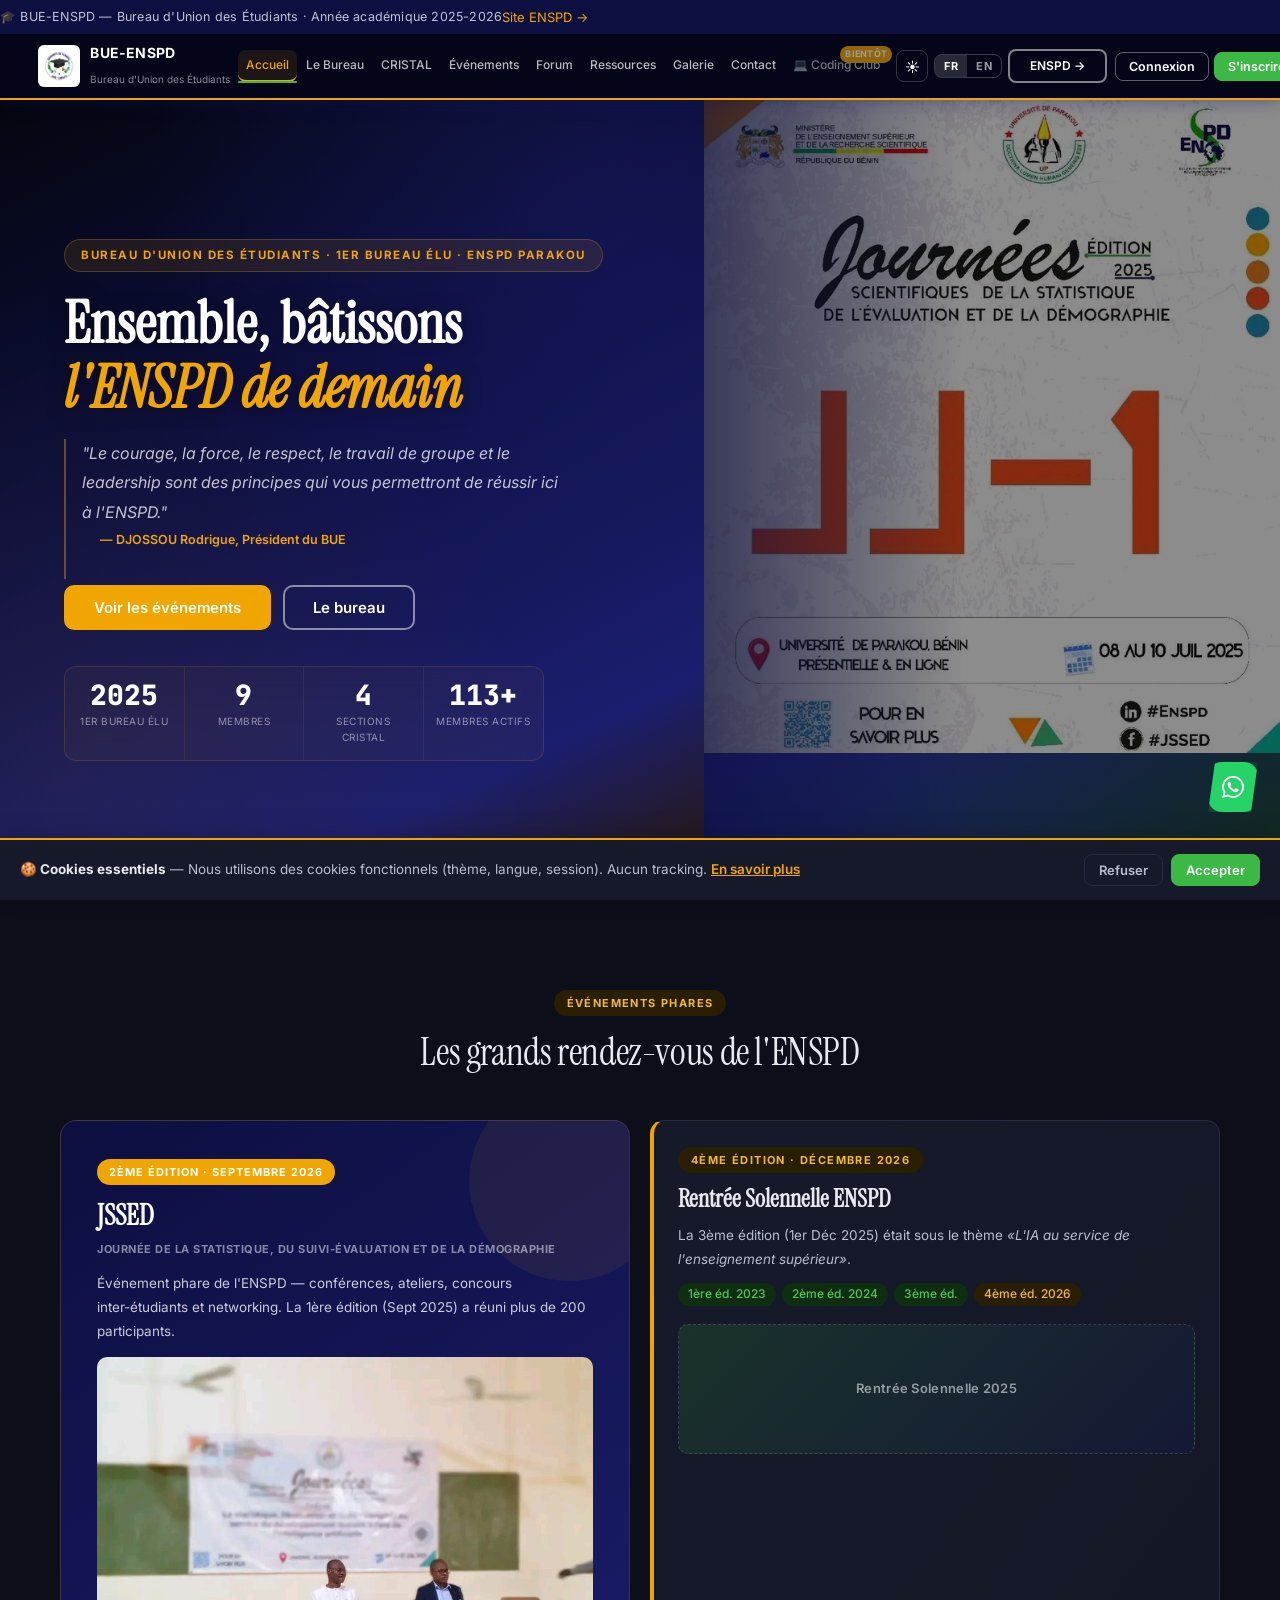
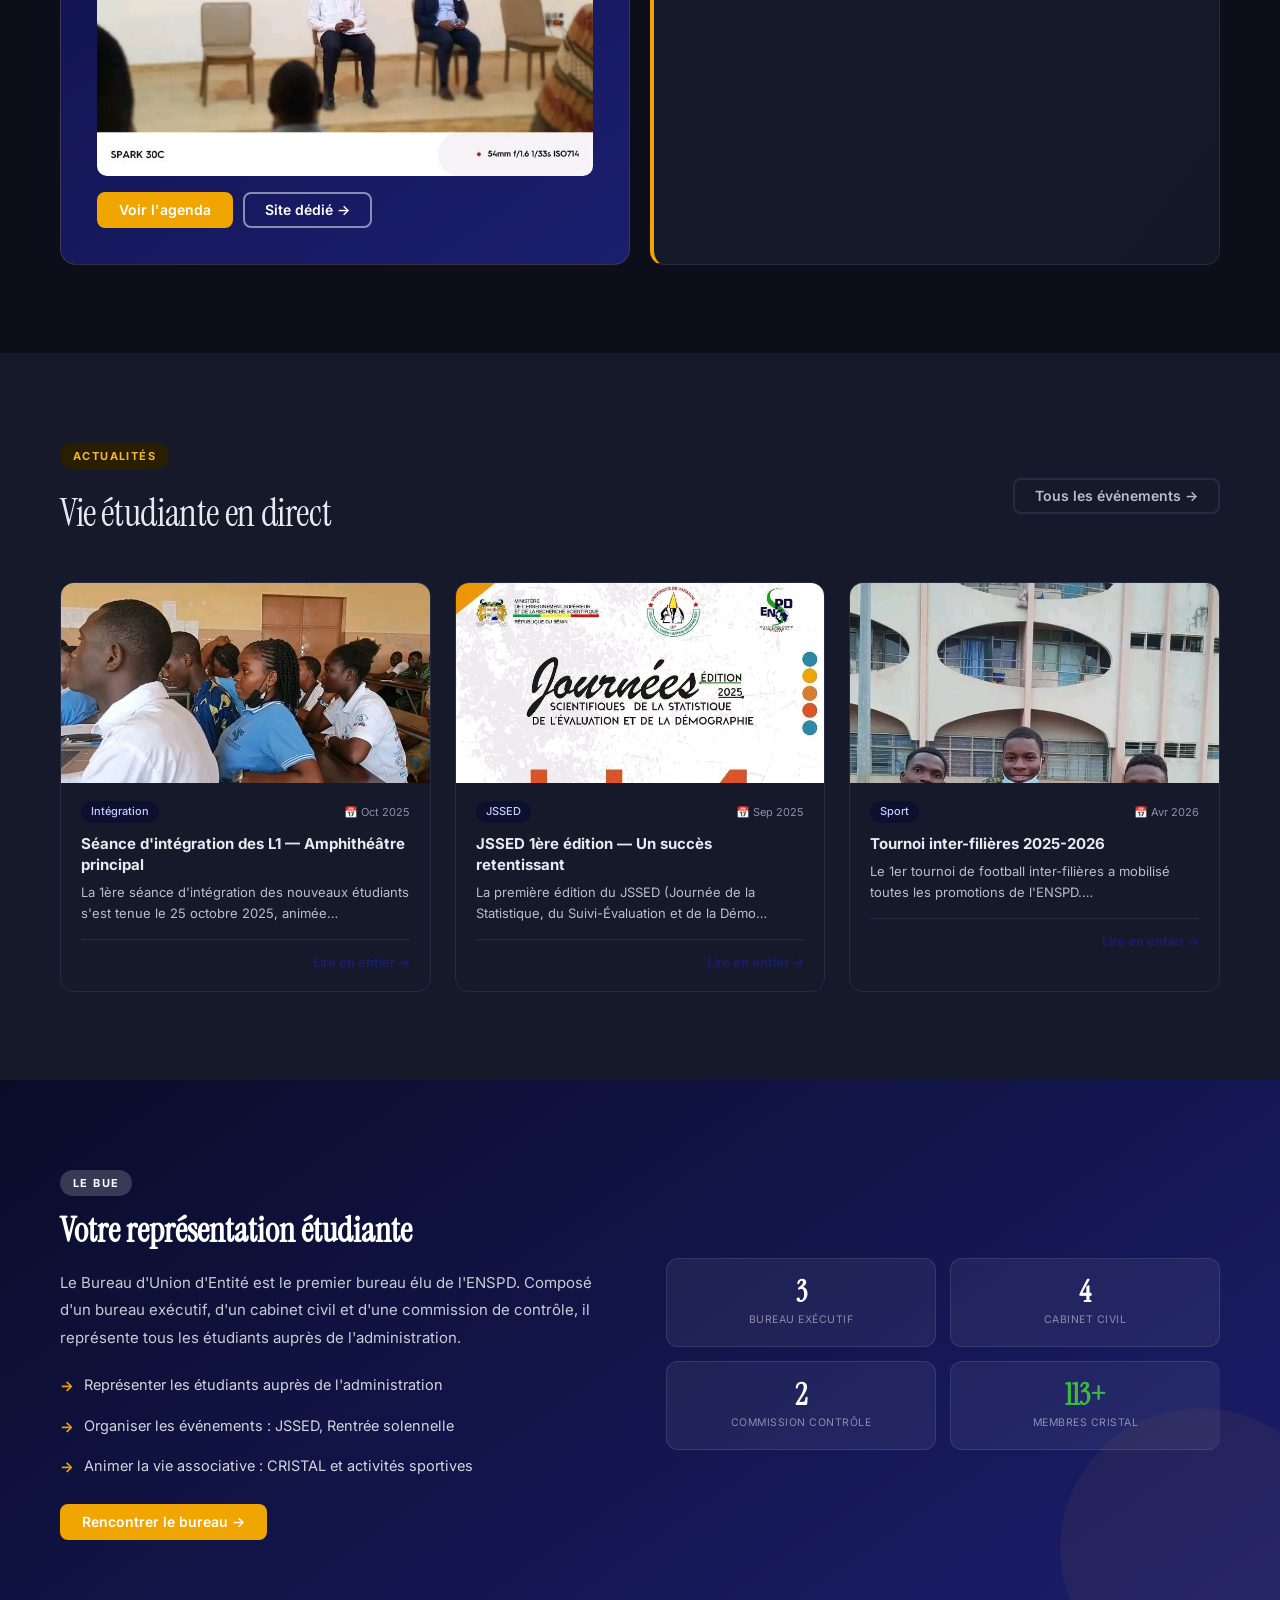
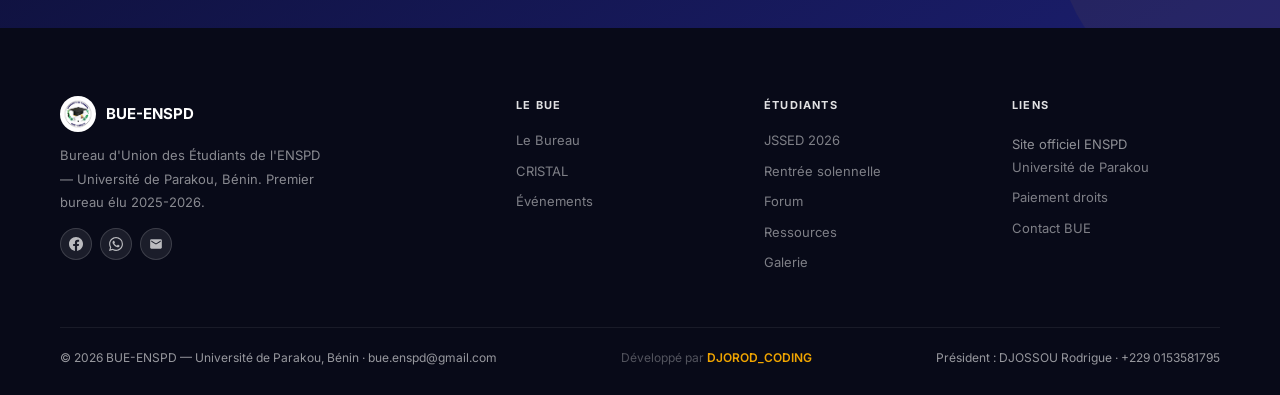
==== commit e34b168e: "Enhance website SEO with updated sitemap, robots.txt, and meta tags Updates sitemap.xml, robots.txt," ====
--- a/bue.html
+++ b/bue.html
@@ -5,7 +5,22 @@
   <meta name="viewport" content="width=device-width,initial-scale=1.0">
   <title>BUE-ENSPD — Bureau d'Union des Étudiants | Université de Parakou, Bénin</title>
   <meta name="description" content="Site officiel du BUE-ENSPD. Forum étudiant, galerie, événements, ressources et CRISTAL.">
+  <meta name="robots" content="index,follow">
   <meta name="theme-color" content="#0D0F40">
+  <link rel="canonical" href="https://jssed.enspd-up.bj/bue.html">
+  <!-- Open Graph -->
+  <meta property="og:type" content="website">
+  <meta property="og:site_name" content="BUE-ENSPD">
+  <meta property="og:url" content="https://jssed.enspd-up.bj/bue.html">
+  <meta property="og:title" content="BUE-ENSPD — Bureau d'Union des Étudiants">
+  <meta property="og:description" content="Forum étudiant, galerie, événements, ressources et CRISTAL. Université de Parakou, Bénin.">
+  <meta property="og:image" content="assets/logos/Logo_BUE.jpg">
+  <meta property="og:locale" content="fr_BJ">
+  <!-- Twitter Card -->
+  <meta name="twitter:card" content="summary_large_image">
+  <meta name="twitter:title" content="BUE-ENSPD — Bureau d'Union des Étudiants">
+  <meta name="twitter:description" content="Forum étudiant, galerie, événements, ressources et CRISTAL.">
+  <meta name="twitter:image" content="assets/logos/Logo_BUE.jpg">
   <link rel="stylesheet" href="shared.css">
   <link rel="stylesheet" href="bue.css">
 
--- a/shared.css
+++ b/shared.css
@@ -93,7 +93,7 @@
   --data-1 : #3CB944;
   --data-2 : #1B6EE0;
   --data-3 : #F0A500;
-  --data-4 : #8B5CF6;
+  --data-4 : #0E7490;
   --data-5 : #E5484D;
   --data-6 : #0EA5A4;
 
@@ -103,6 +103,17 @@
   --diag-angle       : polygon(0 0, 100% 0, 100% 92%, 0 100%);
   --diag-angle-rev   : polygon(0 8%, 100% 0, 100% 100%, 0 100%);
   --para-cut         : polygon(12px 0, 100% 0, calc(100% - 12px) 100%, 0 100%);
+
+  /* ── Couche « encre » sémantique : couleurs de TEXTE de marque ──
+     En mode clair = couleurs de marque d'origine ; en mode sombre,
+     elles sont éclaircies (voir bloc [data-theme="dark"]) pour rester
+     LISIBLES. À utiliser pour color: uniquement (jamais comme fond). */
+  --navy-ink      : var(--mn);     /* texte navy */
+  --navy-ink-d    : var(--mn-d);   /* texte navy foncé */
+  --green-ink     : var(--vt);     /* texte vert */
+  --green-ink-d   : var(--vt-d);   /* texte vert foncé */
+  --green-ink-dd  : var(--vt-dd);  /* texte vert très foncé */
+  --gold-ink      : var(--or-d);   /* texte or/ambre */
 }
 
 /* ━━━━━━━━━━━━━━━━━━━━━━━━━━━━━━━━━━━━━━━━━━━━━━━━━━━━━━━━━━━━━━━━━━━━━━━━
@@ -133,6 +144,14 @@
   --sh     : 0 6px 24px rgba(0,0,0,.7);
   --sh-l   : 0 16px 48px rgba(0,0,0,.82);
   --sh-xl  : 0 28px 72px rgba(0,0,0,.9);
+
+  /* ── Encre de marque éclaircie pour le mode sombre (contraste AA) ── */
+  --navy-ink     : #AEB6FF;   /* navy lisible sur fond sombre */
+  --navy-ink-d   : #C7CCFF;
+  --green-ink    : #6FE076;   /* vert lisible sur fond sombre */
+  --green-ink-d  : #5DD663;
+  --green-ink-dd : #49C957;
+  --gold-ink     : #F0B83A;   /* or lisible sur fond sombre */
 }
 
 [data-theme="dark"] .nav {
@@ -220,8 +239,11 @@
   color:rgba(255,255,255,.78);
   font-size:12.5px;
   letter-spacing:.2px;
-  position:sticky;
+  position:fixed;          /* ← au lieu de sticky */
   top:0;
+  left:0;
+  right:0;
+  width:100%;
   z-index:201;
   height:var(--tb);
   display:flex;
@@ -296,6 +318,11 @@
   box-shadow:0 2px 16px rgba(19,21,92,.35);
   transition:box-shadow .25s,background .3s;
 }
+/* La navbar devient également fixe sous la topbar */
+.nav { position:fixed; left:0; right:0; top:var(--tb); }
+
+/* Décale le contenu pour compenser topbar + navbar fixes */
+body { padding-top:calc(var(--tb) + var(--nh)); }
 .nav.scrolled { box-shadow:0 4px 28px rgba(0,0,0,.38); }
 
 /* Brand */
@@ -337,7 +364,7 @@
   border-bottom:2px solid transparent;
 }
 .nav-links a:hover   { color:#fff; background:rgba(255,255,255,.09); }
-.nav-links a.act     { color:var(--vt-m); background:rgba(60,185,68,.12); border-bottom-color:var(--vt); }
+.nav-links a.act     { color:var(--vt-m); background:rgba(60,185,68,.12); border-bottom-color:var(--green-ink); }
 .nav-mobile-auth     { display:none; }
 
 /* Outils droite */
@@ -386,7 +413,7 @@
   border-radius:var(--r); border:1.5px solid var(--vt);
   background:var(--vt); color:#fff; transition:var(--e); cursor:pointer;
 }
-.btn-register:hover { background:var(--vt-d); border-color:var(--vt-d); }
+.btn-register:hover { background:var(--vt-d); border-color:var(--green-ink-d); }
 
 /* Utilisateur connecté */
 .nav-user {
@@ -427,9 +454,9 @@
   letter-spacing:.5px; padding:2px 7px; border-radius:100px;
 }
 .role-admin    { background:#FFF3CD; color:#6B4F00; }
-.role-etudiant { background:var(--vt-l); color:var(--vt-dd); }
+.role-etudiant { background:var(--vt-l); color:var(--green-ink-dd); }
 .role-visiteur { background:var(--bg3); color:var(--txt3); }
-.role-enseignant { background:var(--mn-l); color:var(--mn-d); }
+.role-enseignant { background:var(--mn-l); color:var(--navy-ink-d); }
 
 /* Burger */
 .burger { display:none; background:none; border:none; padding:4px; cursor:pointer; flex-shrink:0; }
@@ -461,36 +488,53 @@
   line-height:1;
   text-decoration:none;
 }
+
+.btn2 {
+  display:inline-flex;
+  align-items:center;
+  justify-content:center;
+  gap:6px;
+  padding:9px 20px;
+  border-radius:var(--r);
+  font-size:14px;
+  font-weight:600;
+  cursor:pointer;
+  border:2px solid transparent;
+  font-family:var(--f);
+  transition:var(--e);
+  white-space:nowrap;
+  line-height:1;
+}
 .btn:focus-visible { outline:3px solid var(--or); outline-offset:2px; }
 
-.b-vt  { background:var(--vt);    color:#fff; border-color:var(--vt); }
-.b-vt:hover  { background:var(--vt-d); border-color:var(--vt-d); transform:translateY(-1px); box-shadow:0 4px 12px rgba(60,185,68,.35); }
-
-.b-mn  { background:var(--mn);    color:#fff; border-color:var(--mn); }
-.b-mn:hover  { background:var(--mn-d); border-color:var(--mn-d); transform:translateY(-1px); }
+.b-vt  { background:var(--vt);    color:#fff; border-color:var(--green-ink); }
+.b-vt:hover  { background:var(--vt-d); border-color:var(--green-ink-d); transform:translateY(-1px); box-shadow:0 4px 12px rgba(60,185,68,.35); }
+
+.b-mn  { background:var(--mn);    color:#fff; border-color:var(--navy-ink); }
+.b-mn:hover  { background:var(--mn-d); border-color:var(--navy-ink-d); transform:translateY(-1px); }
 
 .b-or  { background:var(--or);    color:#fff; border-color:var(--or); }
-.b-or:hover  { background:var(--or-d); border-color:var(--or-d); transform:translateY(-1px); box-shadow:0 4px 12px rgba(240,165,0,.35); }
+.b-or:hover  { background:var(--or-d); border-color:var(--gold-ink); transform:translateY(-1px); box-shadow:0 4px 12px rgba(240,165,0,.35); }
 
 .b-er  { background:var(--er);    color:#fff; border-color:var(--er); }
 .b-er:hover  { background:#c62828; border-color:#c62828; }
 
-.b-sec { background:transparent;  color:#fff; border-color:rgba(255,255,255,.5); }
+.b-sec { background:transparent;  color: #fff; border-color:rgba(255,255,255,.5); }
 .b-sec:hover { background:rgba(255,255,255,.12); border-color:rgba(255,255,255,.7); }
-
-.b-ovt { background:transparent;  color:var(--vt-d); border-color:var(--vt); }
+.b-sec2 {background:var(--vt-l); color:var(--green-ink-dd);}
+
+.b-ovt { background:transparent;  color:var(--green-ink-d); border-color:var(--green-ink); }
 .b-ovt:hover { background:var(--vt); color:#fff; }
 
-.b-omn { background:transparent;  color:var(--mn);    border-color:var(--mn); }
+.b-omn { background:transparent;  color:var(--navy-ink);    border-color:var(--navy-ink); margin-left: auto; display: block;}
 .b-omn:hover { background:var(--mn); color:#fff; }
+.b-omn2 { background:transparent;  color:var(--navy-ink);    border-color:var(--navy-ink); }
 
 .b-gh  { background:transparent;  color:var(--txt2);  border-color:var(--brd); }
 .b-gh:hover  { background:var(--bg2); border-color:var(--brd2); }
 
-.b-sm  { padding:5px 14px; font-size:12.5px; }
 .b-lg  { padding:13px 28px; font-size:15px; border-radius:10px; }
 .b-full { width:100%; }
-.btn + .btn { /* spacing when side by side is managed by flexbox gap */ }
 
 /* ━━━━━━━━━━━━━━━━━━━━━━━━━━━━━━━━━━━━━━━━━━━━━━━━━━━━━━━━━━━━━━━━━━━━━━━━
    11. SPA — PAGES
@@ -616,9 +660,10 @@
   content:'';
   position:absolute;
   bottom:-1px; left:0; right:0;
-  height:44px;
+  height:26px;
   background:var(--bg);
-  clip-path:ellipse(55% 100% at 50% 100%);
+  /* Courbe très douce (moins « blob IA ») */
+  clip-path:ellipse(150% 100% at 50% 100%);
 }
 [data-theme="dark"] .pg-hero::after { background:var(--bg); }
 .pg-hero .wi { position:relative; z-index:1; }
@@ -656,7 +701,7 @@
 
 .bg-w  { background:var(--wh); }
 .bg-bg { background:var(--bg); }
-.bg-dk { background:#080A18; }
+.bg-dk { background:#080a18ba; }
 .bg-vt { background:var(--vt-p); }
 .bg-mn { background:var(--mn-p); }
 
@@ -676,7 +721,7 @@
 .stag {
   display:inline-block;
   background:var(--vt-l);
-  color:var(--vt-dd);
+  color:var(--green-ink-dd);
   font-size:11px;
   font-weight:700;
   text-transform:uppercase;
@@ -685,8 +730,8 @@
   border-radius:100px;
   margin-bottom:14px;
 }
-.stag.mn { background:var(--mn-l); color:var(--mn-d); }
-.stag.or { background:var(--or-l); color:var(--or-d); }
+.stag.mn { background:var(--mn-l); color:var(--navy-ink-d); }
+.stag.or { background:var(--or-l); color:var(--gold-ink); }
 .stag.w  { background:rgba(255,255,255,.18); color:#fff; }
 
 .sh-h2 {
@@ -704,7 +749,7 @@
 /* ━━━━━━━━━━━━━━━━━━━━━━━━━━━━━━━━━━━━━━━━━━━━━━━━━━━━━━━━━━━━━━━━━━━━━━━━
    16. STATS BAND
    ━━━━━━━━━━━━━━━━━━━━━━━━━━━━━━━━━━━━━━━━━━━━━━━━━━━━━━━━━━━━━━━━━━━━━━━━ */
-.stats-band { background:#080A18; padding:clamp(32px,5vw,52px) clamp(16px,5vw,60px); }
+.stats-band { background:#080a18e9; padding:clamp(32px,5vw,52px) clamp(16px,5vw,60px); }
 .stats-in   {
   max-width:var(--mw);
   margin:0 auto;
@@ -757,7 +802,7 @@
   display:flex;
   flex-direction:column;
 }
-.fil-card:hover { transform:translateY(-6px); box-shadow:var(--sh-l); border-color:var(--vt); }
+.fil-card:hover { transform:translateY(-6px); box-shadow:var(--sh-l); border-color:var(--green-ink); }
 .fil-top {
   height:4px;
   background:linear-gradient(90deg,var(--mn),var(--vt));
@@ -776,7 +821,7 @@
   padding:2px 10px;
   border-radius:100px;
   background:var(--mn-l);
-  color:var(--mn-d);
+  color:var(--navy-ink-d);
   margin-bottom:10px;
 }
 .fil-level {
@@ -809,8 +854,25 @@
   margin-top:auto;
 }
 .fil-dur { font-size:12px; color:var(--txt3); }
-.fil-cta { font-size:12.5px; font-weight:600; color:var(--vt-d); }
-.fil-card:hover .fil-cta { color:var(--mn); }
+.fil-cta { 
+  font-size:12.5px; 
+  font-weight:600; 
+  color:var(--green-ink-d); 
+  display:inline-flex;
+  align-items:center;
+  justify-content:center;
+  gap:6px;
+  padding:9px 20px;
+  border-radius:var(--r);
+  font-size:14px;
+  font-weight:600;
+  cursor:pointer;
+  border:2px solid ;
+  font-family:var(--f);
+  transition:var(--e);
+  line-height:1;
+  }
+.fil-card:hover .fil-cta { color:var(--navy-ink); }
 
 /* POURQUOI — why-item */
 .why-item {
@@ -823,7 +885,7 @@
   border:1px solid var(--brd);
   transition:var(--e);
 }
-.why-item:hover { border-color:var(--vt); transform:translateY(-3px); box-shadow:var(--sh-s); }
+.why-item:hover { border-color:var(--green-ink); transform:translateY(-3px); box-shadow:var(--sh-s); }
 .why-ico   { font-size:22px; }
 .why-title { font-size:14px; font-weight:700; color:var(--txt); }
 .why-desc  { font-size:12.5px; color:var(--txt2); line-height:1.55; }
@@ -863,9 +925,9 @@
   border-radius:100px;
   line-height:1.4;
 }
-.bv  { background:var(--vt-l); color:var(--vt-dd); }
-.bmn { background:var(--mn-l); color:var(--mn-d); }
-.bor { background:var(--or-l); color:var(--or-d); }
+.bv  { background:var(--vt-l); color:var(--green-ink-dd); }
+.bmn { background:var(--mn-l); color:var(--navy-ink-d); }
+.bor { background:var(--or-l); color:var(--gold-ink); }
 .ber { background:var(--er-l); color:var(--er); }
 .bgr { background:var(--bg2);  color:var(--txt2); }
 
@@ -890,7 +952,7 @@
   transition:var(--e);
   font-family:var(--f);
 }
-.gal-cat-btn.on,.gal-cat-btn:hover { background:var(--vt); border-color:var(--vt); color:#fff; }
+.gal-cat-btn.on,.gal-cat-btn:hover { background:var(--vt); border-color:var(--green-ink); color:#fff; }
 
 .gal-grid {
   display:grid;
@@ -986,7 +1048,7 @@
   cursor:pointer;
   transition:var(--e);
 }
-.ev-item:hover { border-color:var(--vt); box-shadow:var(--sh); transform:translateX(4px); }
+.ev-item:hover { border-color:var(--green-ink); box-shadow:var(--sh); transform:translateX(4px); }
 .ev-dt {
   min-width:56px; height:56px;
   border-radius:var(--r);
@@ -1117,7 +1179,7 @@
   text-align:center;
   transition:var(--e);
 }
-.adm-card:hover { border-color:var(--vt); box-shadow:var(--sh); transform:translateY(-3px); }
+.adm-card:hover { border-color:var(--green-ink); box-shadow:var(--sh); transform:translateY(-3px); }
 .adm-ico {
   width:52px; height:52px;
   border-radius:12px;
@@ -1186,7 +1248,7 @@
   transition:var(--e);
   text-align:center;
 }
-.adm-qa:hover { border-color:var(--vt); background:var(--vt-p); transform:translateY(-2px); }
+.adm-qa:hover { border-color:var(--green-ink); background:var(--vt-p); transform:translateY(-2px); }
 .adm-qa-ico { font-size:24px; }
 .adm-qa-lbl { font-size:12px; font-weight:600; color:var(--txt); }
 
@@ -1241,7 +1303,7 @@
   box-shadow:var(--sh);
 }
 .dir-ph {
-  width:100px; height:100px;
+  width:150px; height:150px;
   border-radius:50%;
   flex-shrink:0;
   border:2.5px solid var(--vt);
@@ -1251,7 +1313,7 @@
   align-items:center;
   justify-content:center;
   font-size:20px;
-  color:var(--vt-dd);
+  color:var(--green-ink-dd);
   text-align:center;
   line-height:1.3;
   gap:3px;
@@ -1262,7 +1324,7 @@
 .dir-q {
   font-family:var(--fs);
   font-size:56px;
-  color:var(--vt);
+  color:var(--green-ink);
   line-height:.35;
   margin-bottom:16px;
   display:block;
@@ -1275,8 +1337,8 @@
   font-style:italic;
   margin-bottom:18px;
 }
-.dir-sign .n { font-weight:700; font-size:15px; color:var(--mn); }
-.dir-sign .r { font-size:13px; color:var(--vt-d); margin-top:2px; }
+.dir-sign .n { font-weight:700; font-size:15px; color:var(--navy-ink); }
+.dir-sign .r { font-size:13px; color:var(--green-ink-d); margin-top:2px; }
 
 /* ━━━━━━━━━━━━━━━━━━━━━━━━━━━━━━━━━━━━━━━━━━━━━━━━━━━━━━━━━━━━━━━━━━━━━━━━
    26. FORMULAIRES
@@ -1296,7 +1358,7 @@
 }
 .fi:focus,.fs:focus,.ft:focus {
   outline:none;
-  border-color:var(--vt);
+  border-color:var(--green-ink);
   box-shadow:0 0 0 3px rgba(60,185,68,.12);
 }
 .ft { min-height:120px; resize:vertical; }
@@ -1311,9 +1373,9 @@
   align-items:flex-start;
   line-height:1.65;
 }
-.a-vt { background:var(--vt-l); border-left:4px solid var(--vt);  color:var(--vt-dd); }
-.a-mn { background:var(--mn-l); border-left:4px solid var(--mn);  color:var(--mn-d); }
-.a-or { background:var(--or-l); border-left:4px solid var(--or);  color:var(--or-d); }
+.a-vt { background:var(--vt-l); border-left:4px solid var(--vt);  color:var(--green-ink-dd); }
+.a-mn { background:var(--mn-l); border-left:4px solid var(--mn);  color:var(--navy-ink-d); }
+.a-or { background:var(--or-l); border-left:4px solid var(--or);  color:var(--gold-ink); }
 .a-er { background:var(--er-l); border-left:4px solid var(--er);  color:var(--er); }
 
 /* Ressources (docs officiels) */
@@ -1329,7 +1391,7 @@
   transition:var(--e);
   cursor:pointer;
 }
-.res-item:hover { border-color:var(--vt); transform:translateX(4px); }
+.res-item:hover { border-color:var(--green-ink); transform:translateX(4px); }
 .res-ico {
   width:40px; height:40px;
   border-radius:var(--r);
@@ -1433,7 +1495,7 @@
   transition:var(--e);
   font-family:var(--f);
 }
-.auth-tab.on { color:var(--vt-d); border-bottom-color:var(--vt); }
+.auth-tab.on { color:var(--green-ink-d); border-bottom-color:var(--green-ink); }
 .auth-tab:hover:not(.on) { color:var(--txt); }
 
 .auth-panel { display:none; }
@@ -1453,7 +1515,7 @@
   text-align:center;
   transition:var(--e);
 }
-.role-card.on,.role-card:hover { border-color:var(--vt); background:var(--vt-p); }
+.role-card.on,.role-card:hover { border-color:var(--green-ink); background:var(--vt-p); }
 .role-ico { font-size:22px; margin-bottom:5px; }
 .role-lbl { font-size:12px; font-weight:600; color:var(--txt); }
 
@@ -1543,7 +1605,7 @@
 }
 .cookie-banner.show { transform:none; }
 .cookie-banner p { font-size:13px; color:var(--txt2); flex:1; min-width:200px; line-height:1.6; }
-.cookie-banner a { color:var(--vt-d); font-weight:600; text-decoration:underline; }
+.cookie-banner a { color:var(--green-ink-d); font-weight:600; text-decoration:underline; }
 .cookie-btns { display:flex; gap:8px; flex-shrink:0; }
 
 /* ━━━━━━━━━━━━━━━━━━━━━━━━━━━━━━━━━━━━━━━━━━━━━━━━━━━━━━━━━━━━━━━━━━━━━━━━
@@ -1603,7 +1665,7 @@
   font-family:var(--f);
   text-align:center;
 }
-.wc-btn:hover { border-color:var(--vt); background:var(--vt-p); transform:translateY(-3px); }
+.wc-btn:hover { border-color:var(--green-ink); background:var(--vt-p); transform:translateY(-3px); }
 .wc-btn .ico { font-size:28px; margin-bottom:8px; }
 .wc-btn strong { display:block; font-size:14px; color:var(--txt); margin-bottom:4px; }
 .wc-btn span { font-size:12px; color:var(--txt3); }
@@ -1725,7 +1787,7 @@
 .social-btn:hover { background:rgba(255,255,255,.15); color:#fff; }
 .social-btn.fb:hover { background:#1877F2; border-color:#1877F2; }
 .social-btn.li:hover { background:#0A66C2; border-color:#0A66C2; }
-.social-btn.em:hover { background:var(--vt); border-color:var(--vt); }
+.social-btn.em:hover { background:var(--vt); border-color:var(--green-ink); }
 
 .footer-legal {
   border-top:1px solid rgba(255,255,255,.07);
@@ -1757,15 +1819,17 @@
 /* ━━━━━━━━━━━━━━━━━━━━━━━━━━━━━━━━━━━━━━━━━━━━━━━━━━━━━━━━━━━━━━━━━━━━━━━━
    35. ANIMATIONS
    ━━━━━━━━━━━━━━━━━━━━━━━━━━━━━━━━━━━━━━━━━━━━━━━━━━━━━━━━━━━━━━━━━━━━━━━━ */
-.anim    { opacity:0; transform:translateY(24px); transition:opacity .55s ease,transform .55s ease; }
-.anim.al { transform:translateX(-24px); }
-.anim.ar { transform:translateX(24px); }
+/* Entrée principale — décalage plus généreux + spring */
+.anim    { opacity:0; transform:translateY(36px); transition:opacity .65s cubic-bezier(.4,0,.2,1), transform .7s cubic-bezier(.34,1.26,.64,1); }
+.anim.al { transform:translateX(-40px); }
+.anim.ar { transform:translateX(40px); }
+.anim.au { transform:translateY(-36px); }
 .anim.vis { opacity:1; transform:none; }
 .d1  { transition-delay:.08s; }
-.d2  { transition-delay:.18s; }
-.d3  { transition-delay:.28s; }
-.d4  { transition-delay:.38s; }
-.d5  { transition-delay:.48s; }
+.d2  { transition-delay:.17s; }
+.d3  { transition-delay:.27s; }
+.d4  { transition-delay:.37s; }
+.d5  { transition-delay:.47s; }
 
 @media (prefers-reduced-motion: reduce) {
   .anim,.anim.al,.anim.ar { transition:none; }
@@ -1794,8 +1858,8 @@
 .mb32 { margin-bottom:32px; }
 .mb48 { margin-bottom:48px; }
 /* Couleurs texte */
-.cv   { color:var(--vt-d); }
-.cm   { color:var(--mn); }
+.cv   { color:var(--green-ink-d); }
+.cm   { color:var(--navy-ink); }
 .c2   { color:var(--txt2); }
 .c3   { color:var(--txt3); }
 /* Taille texte */
@@ -1922,6 +1986,82 @@
   box-shadow:var(--sh);
 }
 
+/* ━━━━━━━━━━━━━━━━━━━━━━━━━━━━━━━━━━━━━━━━━━━━━━━━
+   WHY-SLIDER (carrousel d'images "Pourquoi l'ENSPD")
+   - Défilement automatique toutes les 2 secondes
+   - Transition douce entre images
+━━━━━━━━━━━━━━━━━━━━━━━━━━━━━━━━━━━━━━━━━━━━━━━━ */
+.why-slider {
+  position: relative;
+  width: 100%;
+  height: 380px;
+  border-radius: 16px;
+  overflow: hidden;
+  box-shadow: var(--sh-l);
+  background: var(--bg2);
+}
+.why-slide {
+  position: absolute;
+  inset: 0;
+  opacity: 0;
+  visibility: hidden;
+  transition: opacity .8s ease-in-out, visibility .8s;
+  display: flex;
+  align-items: center;
+  justify-content: center;
+}
+.why-slide.active {
+  opacity: 1;
+  visibility: visible;
+  z-index: 1;
+}
+.why-slide img,
+.why-slide .why-img-main {
+  width: 100%;
+  height: 100%;
+  max-height: 100%;
+  object-fit: cover;
+  border-radius: 0;
+  box-shadow: none;
+  display: block;
+}
+.why-slider-dots {
+  position: absolute;
+  bottom: 14px;
+  left: 50%;
+  transform: translateX(-50%);
+  display: flex;
+  gap: 8px;
+  z-index: 5;
+  background: rgba(0,0,0,.28);
+  padding: 6px 12px;
+  border-radius: 100px;
+  backdrop-filter: blur(8px);
+  -webkit-backdrop-filter: blur(8px);
+}
+.why-slider-dot {
+  width: 8px;
+  height: 8px;
+  border-radius: 100px;
+  background: rgba(255,255,255,.45);
+  border: none;
+  cursor: pointer;
+  padding: 0;
+  transition: all .3s ease;
+}
+.why-slider-dot.active {
+  background: var(--vt-m);
+  width: 24px;
+}
+.why-slider-dot:hover { background: rgba(255,255,255,.75); }
+
+@media (max-width: 768px) {
+  .why-slider { height: 280px; }
+}
+@media (max-width: 480px) {
+  .why-slider { height: 220px; }
+}
+
 /* Event cards */
 .ev-card {
   border-radius:16px;
@@ -2048,7 +2188,7 @@
 .tl-date {
   font-size:11px;
   font-weight:700;
-  color:var(--vt-dd);
+  color:var(--green-ink-dd);
   text-transform:uppercase;
   letter-spacing:.5px;
   margin-bottom:4px;
@@ -2091,7 +2231,7 @@
   border:1px solid rgba(60,185,68,.15);
 }
 [data-theme="dark"] .partners-box { background:rgba(60,185,68,.07); }
-.partners-title { font-size:17px; font-weight:700; margin-bottom:14px; color:var(--mn); }
+.partners-title { font-size:17px; font-weight:700; margin-bottom:14px; color:var(--navy-ink); }
 [data-theme="dark"] .partners-title { color:var(--vt-m); }
 .partners-tags { display:flex; flex-wrap:wrap; gap:8px; }
 
@@ -2160,7 +2300,7 @@
   margin-bottom:10px;
 }
 .thread:last-child { margin-bottom:0; }
-.thread:hover { border-color:var(--vt); box-shadow:var(--sh); transform:translateX(3px); }
+.thread:hover { border-color:var(--green-ink); box-shadow:var(--sh); transform:translateX(3px); }
 [data-theme="dark"] .thread { background:var(--bg2); }
 
 /* Thread header row — title + badge */
@@ -2199,7 +2339,7 @@
 .tl-item { display:flex; flex-direction:column; }
 
 /* School page: color-accented mission/vision cards */
-.card-vt { background:var(--vt-p); border-left:4px solid var(--vt); }
+.card-vt { background:var(--vt-p); border-left:4px solid var(--vt); margin-top: 50px;}
 .card-mn { background:var(--mn-p); border-left:4px solid var(--mn); }
 .card-p  { font-size:14px; color:var(--txt2); line-height:1.8; margin-top:4px; }
 
@@ -2213,7 +2353,7 @@
 .info-txt strong { display:block; margin-bottom:4px; color:var(--txt); }
 .info-txt p,
 .info-txt a { font-size:14px; color:var(--txt2); }
-.info-txt a { color:var(--vt-dd); text-decoration:none; }
+.info-txt a { color:var(--green-ink-dd); text-decoration:none; }
 .info-txt a:hover { text-decoration:underline; }
 
 /* Page subsection h2 — used in contact, events, etc. */
@@ -2239,7 +2379,7 @@
 .btn-full { width:100%; }
 
 /* Utility margins (not yet in section 29) */
-.mt4  { margin-top:4px; }
+.mt4  { margin-top:4px; padding-left: 20px;}
 .mb10 { margin-bottom:10px; }
 .mb14 { margin-bottom:14px; }
 .mb20 { margin-bottom:20px; }
@@ -2327,7 +2467,7 @@
 .qa-body { flex: 1; min-width: 0; }
 .qa-body strong { display: block; font-size: 13.5px; font-weight: 700; color: var(--txt); line-height: 1.2; margin-bottom: 2px; }
 .qa-body span { font-size: 11.5px; color: var(--txt3); }
-.qa-arr { color: var(--vt); font-weight: 700; font-size: 16px; flex-shrink: 0; transition: transform var(--e); }
+.qa-arr { color: var(--green-ink); font-weight: 700; font-size: 16px; flex-shrink: 0; transition: transform var(--e); }
 .qa-card:hover .qa-arr { transform: translateX(4px); }
 [data-theme="dark"] .qa-card:hover { background: var(--bg2); }
 @media (max-width: 768px) {
@@ -2376,7 +2516,7 @@
   transition: transform var(--e);
   transform-origin: left;
 }
-.partner-logo-chip:hover { border-color: var(--vt); box-shadow: var(--sh-s); transform: translateY(-2px); }
+.partner-logo-chip:hover { border-color: var(--green-ink); box-shadow: var(--sh-s); transform: translateY(-2px); }
 .partner-logo-chip:hover::after { transform: scaleX(1); }
 .plc-icon { font-size: 18px; }
 .plc-name { font-size: 13px; font-weight: 700; }
@@ -2393,7 +2533,7 @@
   overflow: hidden;
   transition: border-color var(--e);
 }
-.faq-item:focus-within { border-color: var(--vt); }
+.faq-item:focus-within { border-color: var(--green-ink); }
 .faq-q {
   width: 100%;
   display: flex;
@@ -2412,7 +2552,7 @@
   transition: background var(--e);
 }
 .faq-q:hover { background: var(--bg2); }
-.faq-q[aria-expanded="true"] { color: var(--vt); background: var(--vt-p); }
+.faq-q[aria-expanded="true"] { color: var(--green-ink); background: var(--vt-p); }
 [data-theme="dark"] .faq-q[aria-expanded="true"] { background: var(--vt-l); color: var(--vt-m); }
 .faq-chevron {
   font-size: 16px;
@@ -2449,7 +2589,7 @@
   background: linear-gradient(180deg, var(--vt) 0%, var(--mn) 100%);
   clip-path: polygon(0 0, 100% 0, 100% 100%, 0 100%);
 }
-.pub-item:hover { border-color: var(--vt); box-shadow: var(--sh-s); transform: translateX(3px); }
+.pub-item:hover { border-color: var(--green-ink); box-shadow: var(--sh-s); transform: translateX(3px); }
 .pub-meta { display: flex; align-items: center; gap: 8px; flex-wrap: wrap; margin-bottom: 8px; }
 .pub-badge {
   font-size: 11px; font-weight: 700;
@@ -2488,3 +2628,826 @@
   transform: translateY(-3px) scale(1.07);
   box-shadow: 0 8px 28px rgba(37,211,102,.6);
 }
+
+/* ━━━━━━━━━━━━━━━━━━━━━━━━━━━━━━━━━━━━━━━━━━━━━━━━━━━━━━━━━━━━━━━━━━━━━━━━
+   v1.1 — Lisibilité mode sombre · Admin sobre · Recadrage photo
+   ━━━━━━━━━━━━━━━━━━━━━━━━━━━━━━━━━━━━━━━━━━━━━━━━━━━━━━━━━━━━━━━━━━━━━━━━ */
+
+/* Bouton thème : icônes SVG (remplace l'emoji) */
+#dark-btn { display:inline-flex; align-items:center; justify-content:center; }
+#dark-btn svg { width:18px; height:18px; }
+#dark-btn .ico-moon { display:none; }
+#dark-btn .ico-sun  { display:block; }
+[data-theme="dark"] #dark-btn .ico-moon { display:block; }
+[data-theme="dark"] #dark-btn .ico-sun  { display:none; }
+
+/* Icônes des cartes de rôle (inscription) — couleur adaptative */
+.role-ico { color: var(--navy-ink); }
+.role-ico svg { width:24px; height:24px; }
+
+/* Recadrage de la photo du Directeur (grille de point focal) */
+.dirpos-grid { display:grid; grid-template-columns:repeat(3,1fr); gap:6px; width:132px; aspect-ratio:1; margin-top:4px; }
+.dirpos-cell { border:1px solid var(--brd2); border-radius:6px; background:var(--bg2); cursor:pointer; transition:border-color .15s,background .15s,box-shadow .15s; }
+.dirpos-cell:hover { border-color:var(--vt); }
+.dirpos-cell.on { background:var(--vt); border-color:var(--vt); box-shadow:0 0 0 2px rgba(60,185,68,.25); }
+
+/* Photos : conservées en dimensions réelles, recadrage propre (cover) */
+.gal-item img, .adm-dir-ico img, .dir-ph img, .nav-avatar img, img[data-dirimg] { object-fit:cover; }
+
+/* ━━━━━━━━━━━━━━━━━━━━━━━━━━━━━━━━━━━━━━━━━━━━━━━━━━━━━━━━━━━━━━━━━━━━━━━━
+   v1.2 — Animation d'accueil · Vie étudiante · Chat · Polissage
+   ━━━━━━━━━━━━━━━━━━━━━━━━━━━━━━━━━━━━━━━━━━━━━━━━━━━━━━━━━━━━━━━━━━━━━━━━ */
+
+/* Accueil : sigle ENSPD qui se déploie (École, Nationale, …) */
+.enspd-acro { width:fit-content; margin:10px auto 20px; display:flex; flex-direction:column; gap:5px; }
+.acro-row { display:flex; align-items:baseline; gap:9px; opacity:0; transform:translateX(-14px);
+  animation:acroIn .5s cubic-bezier(.2,.7,.3,1) forwards; animation-delay:calc(var(--i) * .26s + .15s); }
+.acro-row b { font-family:var(--fs); font-weight:400; font-size:30px; line-height:1; color:var(--vt); width:24px; text-align:center; }
+.acro-row span { font-family:var(--fs); font-size:22px; color:var(--txt); letter-spacing:.3px; }
+@keyframes acroIn { to { opacity:1; transform:none; } }
+@media (prefers-reduced-motion: reduce) { .acro-row { animation:none; opacity:1; transform:none; } }
+
+/* Vie étudiante : organisations (CRISTAL, BUE) */
+.vie-grid { display:grid; grid-template-columns:1fr 1fr; gap:22px; }
+.vie-card { display:flex; flex-direction:column; gap:10px; }
+.vie-card h3 { font-family:var(--fs); font-size:22px; color:var(--txt); }
+.vie-card p { color:var(--txt2); font-size:15px; line-height:1.7; }
+.vie-tag { align-self:flex-start; font-size:11px; font-weight:700; letter-spacing:.08em; text-transform:uppercase;
+  color:var(--green-ink-d); background:var(--vt-l); border:1px solid var(--brd); padding:4px 11px; border-radius:100px; }
+.vie-sections { list-style:none; display:flex; flex-wrap:wrap; gap:8px; padding:0; margin-top:4px; }
+.vie-sections li { font-size:13px; color:var(--txt2); background:var(--bg2); border:1px solid var(--brd);
+  border-radius:100px; padding:6px 13px; }
+.vie-soon { font-size:12.5px; color:var(--txt3); font-style:italic; margin-top:auto; }
+@media (max-width:760px){ .vie-grid { grid-template-columns:1fr; } }
+
+/* Chat FAB — voir section 41 (Chatbot IA ENSPD) pour la définition complète */
+
+/* Polissage mode sombre : scrollbar/sélection moins « vert sur noir » agressif */
+[data-theme="dark"] ::-webkit-scrollbar-thumb { background:var(--brd2); }
+[data-theme="dark"] ::selection { background:rgba(93,214,99,.22); color:var(--txt); }
+
+/* ━━━━━━━━━━━━━━━━━━━━━━━━━━━━━━━━━━━━━━━━━━━━━━━━━━━━━━━━━━━━━━━━━━━━━━━━
+   39. RESPONSIVE PATCH — Mobile alignment + global safeguards (2026-06)
+   ━━━━━━━━━━━━━━━━━━━━━━━━━━━━━━━━━━━━━━━━━━━━━━━━━━━━━━━━━━━━━━━━━━━━━━━━ */
+
+/* Anti-overflow global : aucune section ne doit déborder en largeur */
+html, body { overflow-x:hidden; max-width:100vw; }
+img, video, iframe, svg { max-width:100%; height:auto; }
+table { max-width:100%; }
+
+/* ≤1100px — Burger + bouton thème alignés à droite (fin de la nav) */
+@media (max-width:1100px) {
+  .nav            { gap:6px; padding:0 14px; }
+  .nav-brand      { margin-right:auto; }      /* repousse le reste à droite */
+  .nav-links      { flex:initial; }           /* libère l'espace flex */
+  .nav-acts       { order:2; margin-left:0; }
+  .burger         { order:3; margin-left:4px; }
+  .nav-auth       { display:none; }
+}
+
+/* ≤768px — densité, hero, sections, footer */
+@media (max-width:768px) {
+  :root { --nh:60px; --tb:30px; }
+  .nav             { padding:0 12px; }
+  .nav-brand-txt strong { font-size:13px; }
+  .nav-logo        { height:36px; }
+  .top-bar         { font-size:11px; }
+
+  /* Sections : padding réduit, jamais d'overflow horizontal */
+  .sec, .sec-s    { padding-left:16px; padding-right:16px; }
+  .wrap           { padding-left:0; padding-right:0; }
+
+  /* Grilles génériques → 1 colonne */
+  .g2, .g3, .g4,
+  .form-apercu-grid,
+  .adm-quick-grid,
+  .vie-grid,
+  .stats-in        { grid-template-columns:1fr; }
+  .adm-kpi-grid    { grid-template-columns:repeat(2,1fr); }
+
+  /* Hero plus compact */
+  .hero            { min-height:auto; }
+  .hero-in         { padding:24px 16px; }
+  .hero-eyebrow    { font-size:11px; }
+
+  /* En-têtes de section : titre + actions empilés proprement */
+  .sec-head-row,
+  .thread-header,
+  .page-head,
+  .pg-hero-head    {
+    display:grid;
+    grid-template-columns:minmax(0,1fr);
+    gap:10px;
+  }
+  .sec-head-row > *,
+  .thread-header > * { min-width:0; }
+
+  /* Tableaux : scroll horizontal interne */
+  .table-wrap, .tbl-wrap { overflow-x:auto; -webkit-overflow-scrolling:touch; }
+  table            { display:block; overflow-x:auto; white-space:nowrap; }
+
+  /* Formulaires (contact, admissions, auth) : pleine largeur */
+  input, select, textarea, .form-row, .form-col {
+    width:100%;
+    max-width:100%;
+    box-sizing:border-box;
+  }
+  .form-row.two, .form-grid { grid-template-columns:1fr; display:grid; gap:12px; }
+
+  /* Footer */
+  .footer-g        { grid-template-columns:1fr; gap:24px; }
+}
+
+/* ≤600px */
+@media (max-width:600px) {
+  .nav-brand small,
+  .nav-brand-txt small { display:none; }
+  .hero-ctas .btn  { font-size:13px; padding:11px 16px; }
+  .top-bar         { font-size:10.5px; }
+  .top-bar-content { gap:8px; }
+}
+
+/* ≤480px — très petit mobile */
+@media (max-width:480px) {
+  :root { --nh:56px; }
+  .nav             { padding:0 10px; gap:4px; }
+  .nav-logo        { height:32px; }
+  .nav-brand-txt strong { font-size:12px; }
+  .nav-ib          { width:30px; height:30px; }
+  .sec, .sec-s    { padding-left:14px; padding-right:14px; }
+  .hero-title      { font-size:clamp(28px,9vw,40px); line-height:1.1; }
+  .hero-desc       { font-size:14px; }
+  .hero-ctas .btn  { width:100%; }
+  .btn             { padding:10px 16px; font-size:13px; }
+  .adm-kpi-grid    { grid-template-columns:1fr; }
+  .gal-mosaic      { grid-template-columns:1fr; }
+}
+
+/* ════════════════════════════════════════════════════════════════════════
+   40. RESPONSIVE PATCH — PAGE D'ACCUEIL (anti-débordement mobile)
+   ════════════════════════════════════════════════════════════════════════ */
+
+/* 40.1 — Containment global du conteneur d'accueil + sections internes.
+   Empêche TOUTE section du home de dépasser la largeur du viewport. */
+#p-accueil,
+#p-accueil > section,
+#p-accueil > div,
+.hero,
+.stats-band,
+.quick-actions-strip,
+.sec, .sec-s,
+.wrap {
+  max-width: 100%;
+  box-sizing: border-box;
+}
+#p-accueil { overflow-x: hidden; }
+
+/* 40.2 — Médias jamais plus larges que leur parent (sécurité) */
+#p-accueil img,
+#p-accueil video,
+#p-accueil iframe,
+#p-accueil svg {
+  max-width: 100%;
+  height: auto;
+}
+.hero-bg img { height: 100%; }   /* re-force le cover du hero */
+.why-slide img, .why-slide .why-img-main { height: 100%; }
+
+/* 40.3 — Cassure des mots longs (titres, citations, liens) */
+.hero-title, .hero-desc,
+.sh-h2, .stag,
+.dir-box, .dir-box blockquote,
+.qa-body, .qa-body strong, .qa-body span,
+.ev-card, .ev-card-title-dark, .ev-card-desc-dark,
+.temo-card, .temo-card-inner,
+.partner-logo-chip {
+  overflow-wrap: anywhere;
+  word-break: break-word;
+}
+
+/* ─────────────────────────────────────────────
+   ≤ 768px — adaptations spécifiques home
+   ───────────────────────────────────────────── */
+@media (max-width: 768px) {
+
+  /* Hero : padding équilibré, plus de débordement par marge énorme */
+  .hero { min-height: auto; }
+  .hero-in {
+    padding: 80px 16px 60px;
+    max-width: 100%;
+  }
+  .hero-title { max-width: 100%; }
+  .hero-desc  { max-width: 100%; margin-bottom: 28px; }
+  .hero-ctas  { flex-direction: column; width: 100%; }
+  .hero-ctas .btn { width: 100%; justify-content: center; }
+
+  /* Stats band : 2 colonnes lisibles, bordures internes adoucies */
+  .stats-band { padding: 28px 14px; }
+  .stats-in   { grid-template-columns: repeat(2, 1fr); gap: 8px; }
+  .sbox       {
+    border-right: none;
+    border-bottom: 1px solid rgba(255,255,255,.07);
+    padding: 14px 6px;
+  }
+  .sbox:nth-last-child(-n+2) { border-bottom: none; }
+
+  /* Quick access strip : déjà 1 colonne via la règle existante */
+  .qa-wrap { padding: 0; }
+  .qa-card { padding: 16px 14px; }
+
+  /* Mot du directeur : passage en colonne propre */
+  .dir-box {
+    flex-direction: column;
+    align-items: center;
+    text-align: center;
+    gap: 20px;
+    padding: 24px 18px;
+  }
+  .dir-ph { width: 120px; height: 120px; }
+  .dir-box blockquote { font-size: 15px; line-height: 1.7; }
+
+  /* Why-layout : 1 colonne (déjà), ajustements */
+  .why-layout   { grid-template-columns: 1fr; gap: 28px; }
+  .why-grid-2   { grid-template-columns: 1fr; }
+  .why-slider   { height: 240px; }
+
+  /* Formations aperçu : cartes plus larges */
+  .form-apercu-grid {
+    grid-template-columns: 1fr;
+    gap: 12px;
+  }
+
+  /* Événements phares : empilement + image plus courte */
+  .ev-card, .ev-card-rentree {
+    padding: 22px 18px;
+  }
+  .ev-card-img, .ev-card-img-ph { height: 160px; }
+  .ev-card-acts { flex-direction: column; }
+  .ev-card-acts .btn, .ev-card-acts .btn2 { width: 100%; justify-content: center; }
+
+  /* Cercle décoratif qui dépassait visuellement */
+  .ev-card-deco { width: 140px; height: 140px; top:-30px; right:-30px; }
+
+  /* Témoignages : 1 carte = 100% (était 33.33%) ⇒ STOP au débordement */
+  .temo-card { flex: 0 0 100%; padding: 0 6px; }
+  .temo-card-inner { padding: 22px 18px; }
+
+  /* Partenaires : chips compactes, jamais plus larges que l'écran */
+  .partners-logo-wall { gap: 8px; }
+  .partner-logo-chip  {
+    padding: 8px 12px;
+    font-size: 12px;
+    max-width: 100%;
+  }
+}
+
+/* ─────────────────────────────────────────────
+   ≤ 480px — très petit mobile
+   ───────────────────────────────────────────── */
+@media (max-width: 480px) {
+  .hero-in { padding: 70px 14px 50px; }
+  .hero-eyebrow { margin-bottom: 18px; letter-spacing: 1.4px; }
+  .hero-title   { font-size: clamp(26px, 8.5vw, 38px); margin-bottom: 18px; }
+  .hero-desc    { font-size: 13.5px; line-height: 1.7; margin-bottom: 22px; }
+
+  .stats-in     { grid-template-columns: repeat(2, 1fr); }
+  .sval         { font-size: 28px; }
+  .slbl         { font-size: 11px; }
+
+  .dir-ph       { width: 100px; height: 100px; }
+  .dir-box blockquote { font-size: 14px; }
+
+  .why-slider   { height: 200px; }
+
+  .ev-card-img, .ev-card-img-ph { height: 130px; }
+  .ev-card-title-dark { font-size: 20px; }
+
+  .partner-logo-chip { padding: 6px 10px; font-size: 11.5px; }
+}
+
+/* ================================================================
+   SECTION 41 — RESPONSIVE PATCH — FLOATING BUTTONS (Mobile overflow fix)
+   ================================================================ */
+@media (max-width: 768px) {
+  /* Force body/html to never allow horizontal overflow */
+  html, body {
+    overflow-x: hidden !important;
+    width: 100% !important;
+    position: relative;
+    touch-action: pan-y;
+  }
+
+  /* Constrain all fixed floating buttons so they never overflow */
+  .wa-float, .chat-fab, #btt {
+    right: 10px !important;
+    left: auto !important;
+    margin-left: 0 !important;
+    margin-right: 0 !important;
+    transform-origin: center right;
+  }
+
+  /* WhatsApp floating button — smaller, tighter */
+  .wa-float {
+    width: 42px;
+    height: 42px;
+    bottom: 90px;
+    border-radius: 12px;
+    overflow: hidden;
+  }
+  .wa-float svg {
+    width: 20px;
+    height: 20px;
+  }
+
+  /* Back-to-top button — smaller, tighter */
+  #btt {
+    width: 38px;
+    height: 38px;
+    bottom: 18px;
+    font-size: 16px;
+    border-radius: 50%;
+    overflow: hidden;
+  }
+  #btt.on {
+    transform: none;
+  }
+
+  /* Chat FAB responsive — voir section 41 */
+  .chat-fab { width:48px; height:48px; }
+}
+
+@media (max-width: 480px) {
+  /* Even tighter on very small screens */
+  .wa-float, .chat-fab, #btt {
+    right: 6px !important;
+  }
+  .wa-float {
+    width: 38px;
+    height: 38px;
+    bottom: 86px;
+  }
+  .wa-float svg {
+    width: 18px;
+    height: 18px;
+  }
+  #btt {
+    width: 34px;
+    height: 34px;
+    bottom: 14px;
+    font-size: 14px;
+  }
+  .chat-fab { width:44px; height:44px; }
+}
+
+/* ━━━━━━━━━━━━━━━━━━━━━━━━━━━━━━━━━━━━━━━━━━━━━━━━━━━━━━━━━━━━━━━━━━━━━━━━
+   41. CHATBOT IA ENSPD
+   ━━━━━━━━━━━━━━━━━━━━━━━━━━━━━━━━━━━━━━━━━━━━━━━━━━━━━━━━━━━━━━━━━━━━━━━━ */
+.chat-window {
+  position:fixed; bottom:90px; right:20px; width:360px;
+  max-width:calc(100vw - 32px); height:520px;
+  background:var(--wh); border-radius:20px; box-shadow:var(--sh-xl);
+  display:flex; flex-direction:column; overflow:hidden; z-index:850;
+  border:1px solid var(--brd);
+  transform:translateY(24px) scale(.96); opacity:0; pointer-events:none;
+  transition:transform .32s cubic-bezier(.34,1.4,.64,1), opacity .22s ease;
+}
+.chat-window.open { transform:none; opacity:1; pointer-events:all; }
+[data-theme="dark"] .chat-window { background:var(--bg2); }
+
+.chat-hdr {
+  background:linear-gradient(135deg,var(--mn-d),var(--mn));
+  padding:14px 16px; display:flex; align-items:center;
+  justify-content:space-between; flex-shrink:0;
+}
+.chat-hdr-info { display:flex; align-items:center; gap:10px; }
+.chat-hdr-av { font-size:24px; line-height:1; }
+.chat-hdr-name { font-size:14px; font-weight:700; color:#fff; line-height:1.2; }
+.chat-hdr-status {
+  font-size:11px; color:rgba(255,255,255,.7);
+  display:flex; align-items:center; gap:5px; margin-top:3px;
+}
+.chat-dot {
+  width:7px; height:7px; border-radius:50%; background:var(--vt-m); flex-shrink:0;
+  animation:pulse 2.4s ease-in-out infinite;
+}
+.chat-cls {
+  background:rgba(255,255,255,.12); border:none; color:#fff;
+  width:30px; height:30px; border-radius:8px; cursor:pointer;
+  font-size:14px; display:flex; align-items:center; justify-content:center;
+  transition:background var(--e); flex-shrink:0;
+}
+.chat-cls:hover { background:rgba(255,255,255,.28); }
+
+.chat-msgs {
+  flex:1; overflow-y:auto; padding:14px 12px;
+  display:flex; flex-direction:column; gap:10px;
+  scroll-behavior:smooth;
+}
+.cm-row { display:flex; align-items:flex-end; gap:8px; }
+.cm-usr { justify-content:flex-end; }
+.cm-av { font-size:20px; flex-shrink:0; line-height:1; }
+.cm-bbl {
+  padding:10px 14px; border-radius:14px;
+  font-size:13.5px; line-height:1.65;
+  max-width:82%; word-break:break-word;
+}
+.cm-bbl-bot {
+  background:var(--bg2); color:var(--txt);
+  border-radius:4px 14px 14px 14px;
+  box-shadow:var(--sh-xs);
+}
+.cm-bbl-usr {
+  background:linear-gradient(135deg,var(--mn),var(--mn-d));
+  color:#fff; border-radius:14px 4px 14px 14px;
+}
+[data-theme="dark"] .cm-bbl-bot { background:var(--bg3); }
+
+.cm-typing { display:flex; gap:5px; align-items:center; padding:12px 16px; }
+.cm-typing span {
+  width:7px; height:7px; border-radius:50%; background:var(--txt3);
+  animation:chat-bounce .75s ease-in-out infinite;
+}
+.cm-typing span:nth-child(2) { animation-delay:.15s; }
+.cm-typing span:nth-child(3) { animation-delay:.3s; }
+@keyframes chat-bounce {
+  0%,80%,100% { transform:translateY(0); opacity:.6; }
+  40%          { transform:translateY(-6px); opacity:1; }
+}
+
+.chat-ftr {
+  border-top:1px solid var(--brd); padding:10px 12px;
+  display:flex; gap:8px; align-items:flex-end; flex-shrink:0;
+  background:var(--wh);
+}
+[data-theme="dark"] .chat-ftr { background:var(--bg2); }
+.chat-inp {
+  flex:1; border:1.5px solid var(--brd); border-radius:12px;
+  padding:9px 12px; font-size:13.5px; font-family:var(--f);
+  resize:none; background:var(--bg); color:var(--txt);
+  outline:none; line-height:1.55; max-height:120px; overflow-y:auto;
+  transition:border-color var(--e);
+}
+.chat-inp:focus { border-color:var(--vt); }
+[data-theme="dark"] .chat-inp { background:var(--bg3); }
+.chat-snd {
+  width:40px; height:40px; border-radius:11px;
+  background:var(--mn); border:none; color:#fff; cursor:pointer;
+  display:flex; align-items:center; justify-content:center; flex-shrink:0;
+  transition:background var(--e), transform var(--e), box-shadow var(--e);
+  box-shadow:0 2px 10px rgba(27,30,110,.3);
+}
+.chat-snd:hover { background:var(--vt); transform:scale(1.06); box-shadow:0 4px 14px rgba(60,185,68,.4); }
+.chat-snd svg { width:15px; height:15px; }
+
+/* FAB chatbot */
+.chat-fab {
+  position:fixed; right:20px; bottom:28px; z-index:860;
+  width:54px; height:54px; border-radius:16px;
+  background:var(--mn); border:none; color:#fff; cursor:pointer;
+  display:flex; flex-direction:column; align-items:center; justify-content:center;
+  gap:2px; box-shadow:0 4px 22px rgba(27,30,110,.48);
+  transition:transform var(--e), background var(--e), box-shadow var(--e);
+  clip-path:polygon(12% 0,100% 0,88% 100%,0 100%);
+}
+.chat-fab:hover { transform:translateY(-3px) scale(1.04); background:var(--mn-d); box-shadow:0 8px 28px rgba(27,30,110,.6); }
+.chat-fab[aria-expanded="true"] { background:var(--vt); box-shadow:0 4px 22px rgba(60,185,68,.45); }
+.chat-fab-ico { width:22px; height:22px; }
+.chat-fab-lbl { font-size:9px; font-weight:800; letter-spacing:.06em; line-height:1; }
+[data-theme="dark"] .chat-fab { background:var(--mn); }
+
+@media (max-width:480px) {
+  .chat-window { width:calc(100vw - 24px); right:12px; bottom:86px; height:460px; }
+  .chat-fab { right:12px; }
+}
+
+/* ━━━━━━━━━━━━━━━━━━━━━━━━━━━━━━━━━━━━━━━━━━━━━━━━━━━━━━━━━━━━━━━━━━━━━━━━
+   42. ANIMATIONS PROFESSIONNELLES AVANCÉES
+   ━━━━━━━━━━━━━━━━━━━━━━━━━━━━━━━━━━━━━━━━━━━━━━━━━━━━━━━━━━━━━━━━━━━━━━━━ */
+
+/* Variante scale — entrée depuis un état léger de "zoom-out" */
+.anim-s { opacity:0; transform:scale(.92) translateY(10px); transition:opacity .5s ease,transform .52s cubic-bezier(.34,1.3,.64,1); }
+.anim-s.vis { opacity:1; transform:none; }
+
+/* Variante blur — effet flou dissout */
+.anim-blur { opacity:0; filter:blur(8px); transform:translateY(14px); transition:opacity .55s ease,transform .55s ease,filter .55s ease; }
+.anim-blur.vis { opacity:1; filter:none; transform:none; }
+
+/* Délais supplémentaires */
+.d6 { transition-delay:.60s; }
+.d7 { transition-delay:.72s; }
+.d8 { transition-delay:.86s; }
+
+/* Flottement permanent — décoratif (hero badge, icônes) */
+@keyframes float {
+  0%,100% { transform:translateY(0); }
+  50%      { transform:translateY(-8px); }
+}
+.anim-float { animation:float 4s ease-in-out infinite; }
+
+/* Shimmer sur texte gradient (titres de section) */
+@keyframes shimmer {
+  0%   { background-position:0% 50%; }
+  50%  { background-position:100% 50%; }
+  100% { background-position:0% 50%; }
+}
+.gradient-txt {
+  background:linear-gradient(90deg,var(--vt) 0%,var(--mn) 40%,var(--or) 70%,var(--vt) 100%);
+  background-size:200% auto;
+  -webkit-background-clip:text;
+  -webkit-text-fill-color:transparent;
+  background-clip:text;
+  animation:shimmer 5s ease-in-out infinite;
+}
+
+/* Ripple CSS sur les boutons primaires */
+.btn { position:relative; overflow:hidden; }
+.btn::after {
+  content:''; position:absolute; inset:0;
+  background:radial-gradient(circle at center,rgba(255,255,255,.22) 0%,transparent 70%);
+  opacity:0; transition:opacity .35s ease;
+}
+.btn:active::after { opacity:1; transition:none; }
+
+/* Amélioration transitions cartes — via classe utilitaire uniquement */
+.card-smooth { transition:transform .28s cubic-bezier(.34,1.2,.64,1),box-shadow .28s ease; }
+.card-smooth:hover { transform:translateY(-5px); }
+
+/* Transitions de pages (fade entre sections) */
+/* Page transition — animation at entry (display:none→block ne se transitionne pas) */
+.page.act { animation: pgIn .38s cubic-bezier(.4,0,.2,1) both; }
+@keyframes pgIn {
+  from { opacity:0; transform:translateY(18px); }
+  to   { opacity:1; transform:none; }
+}
+
+/* Ligne de chargement animée sous la navbar */
+@keyframes navline {
+  0% { width:0; opacity:1; }
+  80% { width:100%; opacity:1; }
+  100% { width:100%; opacity:0; }
+}
+.nav-loading::after {
+  content:''; position:absolute; bottom:0; left:0; height:2px;
+  background:linear-gradient(90deg,var(--vt),var(--mn)); width:0;
+  animation:navline .5s ease forwards;
+}
+
+/* Animation de compteur améliorée — sur les chiffres de stats */
+[data-count] { font-variant-numeric:tabular-nums; }
+
+/* Effet de surbrillance sur hover pour les liens de nav */
+.nav-links a::after {
+  content:''; display:block; position:absolute; bottom:-2px; left:0;
+  height:2px; background:var(--vt); border-radius:2px;
+  width:0; transition:width .25s ease;
+}
+.nav-links a:hover::after,.nav-links a.act::after { width:100%; }
+.nav-links a { position:relative; }
+
+/* Amélioration de la scrollbar */
+::-webkit-scrollbar { width:6px; height:6px; }
+::-webkit-scrollbar-track { background:transparent; }
+::-webkit-scrollbar-thumb { background:var(--brd2); border-radius:10px; }
+::-webkit-scrollbar-thumb:hover { background:var(--txt3); }
+
+/* Hero badge flottant */
+.hero-badge-wrap { animation:float 5s ease-in-out infinite; display:inline-block; }
+
+/* Amélioration focus visible pour accessibilité */
+:focus-visible {
+  outline:2px solid var(--vt);
+  outline-offset:3px;
+  border-radius:4px;
+}
+
+@media (prefers-reduced-motion:reduce) {
+  .anim-s,.anim-blur { transition:none; }
+  .anim-float,.gradient-txt { animation:none; }
+  .nav-loading::after { animation:none; }
+}
+
+/* ━━━━━━━━━━━━━━━━━━━━━━━━━━━━━━━━━━━━━━━━━━━━━━━━━━━━━━━━━━━━━━━━━━━━━━━━
+   43. ANIMATIONS PROFESSIONNELLES v2 — galerie, stats, nav, micro-interactions
+   ━━━━━━━━━━━━━━━━━━━━━━━━━━━━━━━━━━━━━━━━━━━━━━━━━━━━━━━━━━━━━━━━━━━━━━━━ */
+
+/* ── Stats band — apparition en pop ─────────────────── */
+.sbox { opacity:0; transform:translateY(22px) scale(.95);
+  transition:opacity .55s cubic-bezier(.4,0,.2,1),
+             transform .6s cubic-bezier(.34,1.3,.64,1); }
+.sbox-vis { opacity:1; transform:none; }
+
+/* ── Hero title — underline draw ─────────────────────── */
+.ht-accent { position:relative; display:inline; }
+.ht-accent::after {
+  content:''; position:absolute; left:0; bottom:-3px;
+  height:3px; width:0; border-radius:2px;
+  background:linear-gradient(90deg,var(--vt),var(--vt-m));
+  transition:width 1.1s cubic-bezier(.34,1.1,.64,1) .5s;
+}
+.anim.vis ~ .anim.vis .ht-accent::after,
+.hero-title.anim.vis .ht-accent::after { width:100%; }
+
+/* ── Navigation active pill animation ────────────────── */
+.nav-links a { position:relative; transition:color var(--e); }
+.nav-links a::after {
+  content:''; position:absolute; bottom:-3px; left:50%; right:50%;
+  height:2px; border-radius:2px;
+  background:var(--vt);
+  transition:left .28s cubic-bezier(.4,0,.2,1),
+             right .28s cubic-bezier(.4,0,.2,1);
+}
+.nav-links a.act::after,
+.nav-links a:hover::after { left:0; right:0; }
+
+/* ── Quick-action cards hover — lift + glow ──────────── */
+.qa-card {
+  transition: transform .3s cubic-bezier(.34,1.2,.64,1),
+              box-shadow .3s ease, background var(--e);
+}
+.qa-card:hover { transform:translateY(-5px); box-shadow:var(--sh-lg); }
+
+/* ── Fil-card (formations) hover ─────────────────────── */
+.fil-card {
+  transition: transform .32s cubic-bezier(.34,1.26,.64,1),
+              box-shadow .3s ease;
+}
+.fil-card:hover { transform:translateY(-7px); box-shadow:var(--sh-xl); }
+
+/* ── Hero CTA buttons entrance ───────────────────────── */
+.hero-ctas .btn { position:relative; overflow:hidden; }
+.hero-ctas .btn::before {
+  content:''; position:absolute; inset:0;
+  background:rgba(255,255,255,.08);
+  transform:translateX(-100%) skewX(-12deg);
+  transition:transform .4s ease;
+}
+.hero-ctas .btn:hover::before { transform:translateX(110%) skewX(-12deg); }
+
+/* ── Back-to-top button — bounce in ─────────────────── */
+#btt { transition:opacity .3s ease, transform .3s cubic-bezier(.34,1.4,.64,1); }
+#btt.on { animation:bttPop .4s cubic-bezier(.34,1.4,.64,1) both; }
+@keyframes bttPop {
+  from { opacity:0; transform:translateY(10px) scale(.7); }
+  to   { opacity:1; transform:none; }
+}
+
+/* ── Toast — slide + scale in ───────────────────────── */
+.toast { transform:translateX(110%) scale(.9); transition:transform .36s cubic-bezier(.34,1.2,.64,1),opacity .3s ease; }
+.toast.on { transform:none; }
+
+/* ── Modal — zoom in ─────────────────────────────────── */
+.modal-box { transition:transform .32s cubic-bezier(.34,1.15,.64,1), opacity .24s ease; }
+#modal:not(.on) .modal-box { transform:scale(.88) translateY(24px); opacity:0; }
+#modal.on .modal-box { transform:none; opacity:1; }
+
+/* ── Card hover standard ─────────────────────────────── */
+.card.cp {
+  transition:transform .3s cubic-bezier(.34,1.2,.64,1),
+             box-shadow .3s ease;
+}
+.card.cp:hover { transform:translateY(-6px); box-shadow:var(--sh-lg); }
+
+/* ── Vie étudiante cards ─────────────────────────────── */
+.vie-card {
+  transition:transform .32s cubic-bezier(.34,1.24,.64,1),
+             box-shadow .28s ease;
+}
+.vie-card:hover { transform:translateY(-8px); box-shadow:var(--sh-xl); }
+
+/* ── Actu-card hover ─────────────────────────────────── */
+.actu-card {
+  transition:transform .28s cubic-bezier(.34,1.2,.64,1),
+             box-shadow .28s ease;
+}
+.actu-card:hover { transform:translateY(-6px); box-shadow:var(--sh-lg); }
+
+/* ━━━━━━━━━━━━━━━━━━━━━━━━━━━━━━━━━━━━━━━━━━━━━━━━━━━━━━━━━━━━━━━━━━━━━━━━
+   44. GALERIE V2 — onglet complet, grille masonry améliorée
+   ━━━━━━━━━━━━━━━━━━━━━━━━━━━━━━━━━━━━━━━━━━━━━━━━━━━━━━━━━━━━━━━━━━━━━━━━ */
+.pg-hero-gal {
+  background: linear-gradient(135deg, var(--mn-d) 0%, var(--mn) 60%, #1a3a5c 100%);
+}
+.pg-hero-gal h1 { font-size:clamp(2rem,5vw,3.2rem); }
+
+/* Filtres catégorie v2 — pill style */
+.gal-cats-v2 {
+  display:flex; flex-wrap:wrap; gap:8px;
+  margin-bottom:28px; justify-content:center;
+}
+.gal-cats-v2 .gal-cat-btn {
+  padding:8px 20px; border-radius:100px; font-size:13px; font-weight:600;
+  border:2px solid var(--brd); background:var(--wh); color:var(--txt);
+  cursor:pointer; transition:all .25s cubic-bezier(.4,0,.2,1);
+  letter-spacing:.02em;
+}
+.gal-cats-v2 .gal-cat-btn:hover {
+  border-color:var(--vt); color:var(--vt); transform:translateY(-2px);
+}
+.gal-cats-v2 .gal-cat-btn.on {
+  background:var(--vt); border-color:var(--vt); color:#fff;
+  box-shadow:0 4px 14px rgba(60,185,68,.35);
+  transform:translateY(-2px);
+}
+[data-theme="dark"] .gal-cats-v2 .gal-cat-btn { background:var(--bg2); }
+
+/* Grille v2 — colonnes auto-fill */
+.gal-grid-v2 {
+  display:grid;
+  grid-template-columns:repeat(auto-fill,minmax(240px,1fr));
+  gap:14px;
+}
+
+/* Item galerie v2 — card shadow + hover spectacular */
+.gal-grid-v2 .gal-item {
+  border-radius:14px; overflow:hidden;
+  aspect-ratio:4/3;
+  box-shadow:var(--sh);
+  cursor:pointer;
+  transform:translateY(0) scale(1);
+  transition:transform .36s cubic-bezier(.34,1.3,.64,1),
+             box-shadow .3s ease;
+  /* Entrée staggerée */
+  opacity:0; animation:galIn .45s cubic-bezier(.34,1.1,.64,1) both;
+}
+.gal-grid-v2 .gal-item:hover {
+  transform:translateY(-8px) scale(1.02);
+  box-shadow:var(--sh-xl);
+}
+.gal-grid-v2 .gal-item:nth-child(1)  { animation-delay:.04s; }
+.gal-grid-v2 .gal-item:nth-child(2)  { animation-delay:.08s; }
+.gal-grid-v2 .gal-item:nth-child(3)  { animation-delay:.12s; }
+.gal-grid-v2 .gal-item:nth-child(4)  { animation-delay:.16s; }
+.gal-grid-v2 .gal-item:nth-child(5)  { animation-delay:.20s; }
+.gal-grid-v2 .gal-item:nth-child(6)  { animation-delay:.24s; }
+.gal-grid-v2 .gal-item:nth-child(7)  { animation-delay:.28s; }
+.gal-grid-v2 .gal-item:nth-child(8)  { animation-delay:.32s; }
+.gal-grid-v2 .gal-item:nth-child(9)  { animation-delay:.36s; }
+.gal-grid-v2 .gal-item:nth-child(n+10) { animation-delay:.40s; }
+@keyframes galIn {
+  from { opacity:0; transform:translateY(28px) scale(.93); }
+  to   { opacity:1; transform:none; }
+}
+/* Premier item — grand format */
+.gal-grid-v2 .gal-item:first-child {
+  grid-column:span 2; aspect-ratio:16/9;
+}
+@media (max-width:600px) {
+  .gal-grid-v2 { grid-template-columns:1fr 1fr; gap:8px; }
+  .gal-grid-v2 .gal-item:first-child { grid-column:span 2; aspect-ratio:4/3; }
+}
+@media (max-width:400px) {
+  .gal-grid-v2 { grid-template-columns:1fr; }
+  .gal-grid-v2 .gal-item:first-child { grid-column:span 1; }
+}
+
+/* Overlay image v2 */
+.gal-grid-v2 .gal-ov {
+  padding:14px 12px 10px; border-radius:0 0 14px 14px;
+  background:linear-gradient(to top,rgba(0,0,0,.72) 0%,transparent 100%);
+}
+.gal-grid-v2 .gal-item img {
+  transition:transform .5s cubic-bezier(.34,1.1,.64,1), filter .4s ease;
+  filter:saturate(.92);
+}
+.gal-grid-v2 .gal-item:hover img {
+  transform:scale(1.1);
+  filter:saturate(1.08);
+}
+.gal-grid-v2 .gal-ov {
+  transform:translateY(8px);
+  transition:opacity .32s ease, transform .32s cubic-bezier(.34,1.2,.64,1);
+}
+.gal-grid-v2 .gal-item:hover .gal-ov { transform:translateY(0); }
+.gal-grid-v2 .gal-item.reveal {
+  opacity:0; animation:none; transform:translateY(28px) scale(.94);
+}
+.gal-grid-v2 .gal-item.reveal.in {
+  animation:galIn .5s cubic-bezier(.34,1.1,.64,1) both;
+}
+@media (prefers-reduced-motion: reduce) {
+  .gal-grid-v2 .gal-item { animation:none !important; opacity:1 !important; transform:none !important; }
+  .gal-grid-v2 .gal-item img { transition:none !important; }
+}
+
+/* ── Lightbox amélioré ───────────────────────────────── */
+.lightbox { transition:opacity .25s ease; }
+.lightbox:not(.on) { pointer-events:none; opacity:0; }
+.lightbox.on { opacity:1; }
+#lb-img { transition:opacity .2s ease, transform .28s cubic-bezier(.4,0,.2,1); }
+
+/* ── Scrollbar styling ───────────────────────────────── */
+::-webkit-scrollbar { width:5px; height:5px; }
+::-webkit-scrollbar-track { background:transparent; }
+::-webkit-scrollbar-thumb { background:var(--brd2); border-radius:10px; }
+::-webkit-scrollbar-thumb:hover { background:var(--txt3); }
+
+/* ── Focus visible global ────────────────────────────── */
+:focus-visible { outline:2.5px solid var(--vt); outline-offset:3px; border-radius:5px; }
+
+/* ── prefers-reduced-motion : toutes les anim désactivées ── */
+@media (prefers-reduced-motion:reduce) {
+  .anim,.anim-s,.anim-blur,.sbox,
+  .qa-card,.fil-card,.card.cp,.vie-card,.actu-card { transition:none !important; animation:none !important; }
+  .page.act { animation:none; }
+  .hero-bg img { transform:none !important; }
+}
--- a/bue.css
+++ b/bue.css
@@ -440,8 +440,45 @@
   transition: var(--e);
   font-family: var(--f);
 }
-.gal-cat-btn:hover { border-color: var(--mn); color: var(--mn); }
-.gal-cat-btn.on { background: var(--mn); border-color: var(--mn); color: #fff; }
+.gal-cat-btn:hover { border-color: var(--mn); color: var(--mn); transform: translateY(-2px); }
+.gal-cat-btn.on { background: var(--mn); border-color: var(--mn); color: #fff; box-shadow: 0 4px 14px rgba(0,0,0,.18); transform: translateY(-2px); }
+
+.gal-grid { display: grid; grid-template-columns: repeat(auto-fill, minmax(220px, 1fr)); gap: 12px; }
+.gal-grid .gal-item {
+  border-radius: 14px; overflow: hidden; aspect-ratio: 4/3; position: relative; cursor: pointer;
+  box-shadow: var(--sh, 0 2px 10px rgba(0,0,0,.08));
+  transform: translateY(0) scale(1);
+  transition: transform .36s cubic-bezier(.34,1.3,.64,1), box-shadow .3s ease;
+  opacity: 0; transform: translateY(28px) scale(.94);
+}
+.gal-grid .gal-item.in {
+  animation: bueGalIn .5s cubic-bezier(.34,1.1,.64,1) both;
+}
+@keyframes bueGalIn {
+  from { opacity: 0; transform: translateY(28px) scale(.94); }
+  to   { opacity: 1; transform: none; }
+}
+.gal-grid .gal-item:hover { transform: translateY(-8px) scale(1.02); box-shadow: 0 14px 30px rgba(0,0,0,.2); }
+.gal-grid .gal-item img {
+  width: 100%; height: 100%; object-fit: cover;
+  transition: transform .5s cubic-bezier(.34,1.1,.64,1), filter .4s ease;
+  filter: saturate(.92);
+}
+.gal-grid .gal-item:hover img { transform: scale(1.1); filter: saturate(1.08); }
+.gal-grid .gal-ov {
+  position: absolute; inset: 0; display: flex; flex-direction: column; align-items: center; justify-content: center;
+  padding: 14px 12px 10px; text-align: center;
+  background: linear-gradient(to top, rgba(0,0,0,.72) 0%, transparent 100%);
+  opacity: 0; transform: translateY(8px);
+  transition: opacity .32s ease, transform .32s cubic-bezier(.34,1.2,.64,1);
+}
+.gal-grid .gal-item:hover .gal-ov { opacity: 1; transform: translateY(0); }
+.gal-grid .gal-ov span { font-size: 12px; font-weight: 600; color: #fff; }
+.gal-grid .gal-ov small { font-size: 10px; color: rgba(255,255,255,.7); margin-top: 4px; }
+@media (prefers-reduced-motion: reduce) {
+  .gal-grid .gal-item { animation: none !important; opacity: 1 !important; transform: none !important; }
+  .gal-grid .gal-item img { transition: none !important; }
+}
 
 /* ─── LIGHTBOX ────────────────────────────────────────────────── */
 .lightbox {
